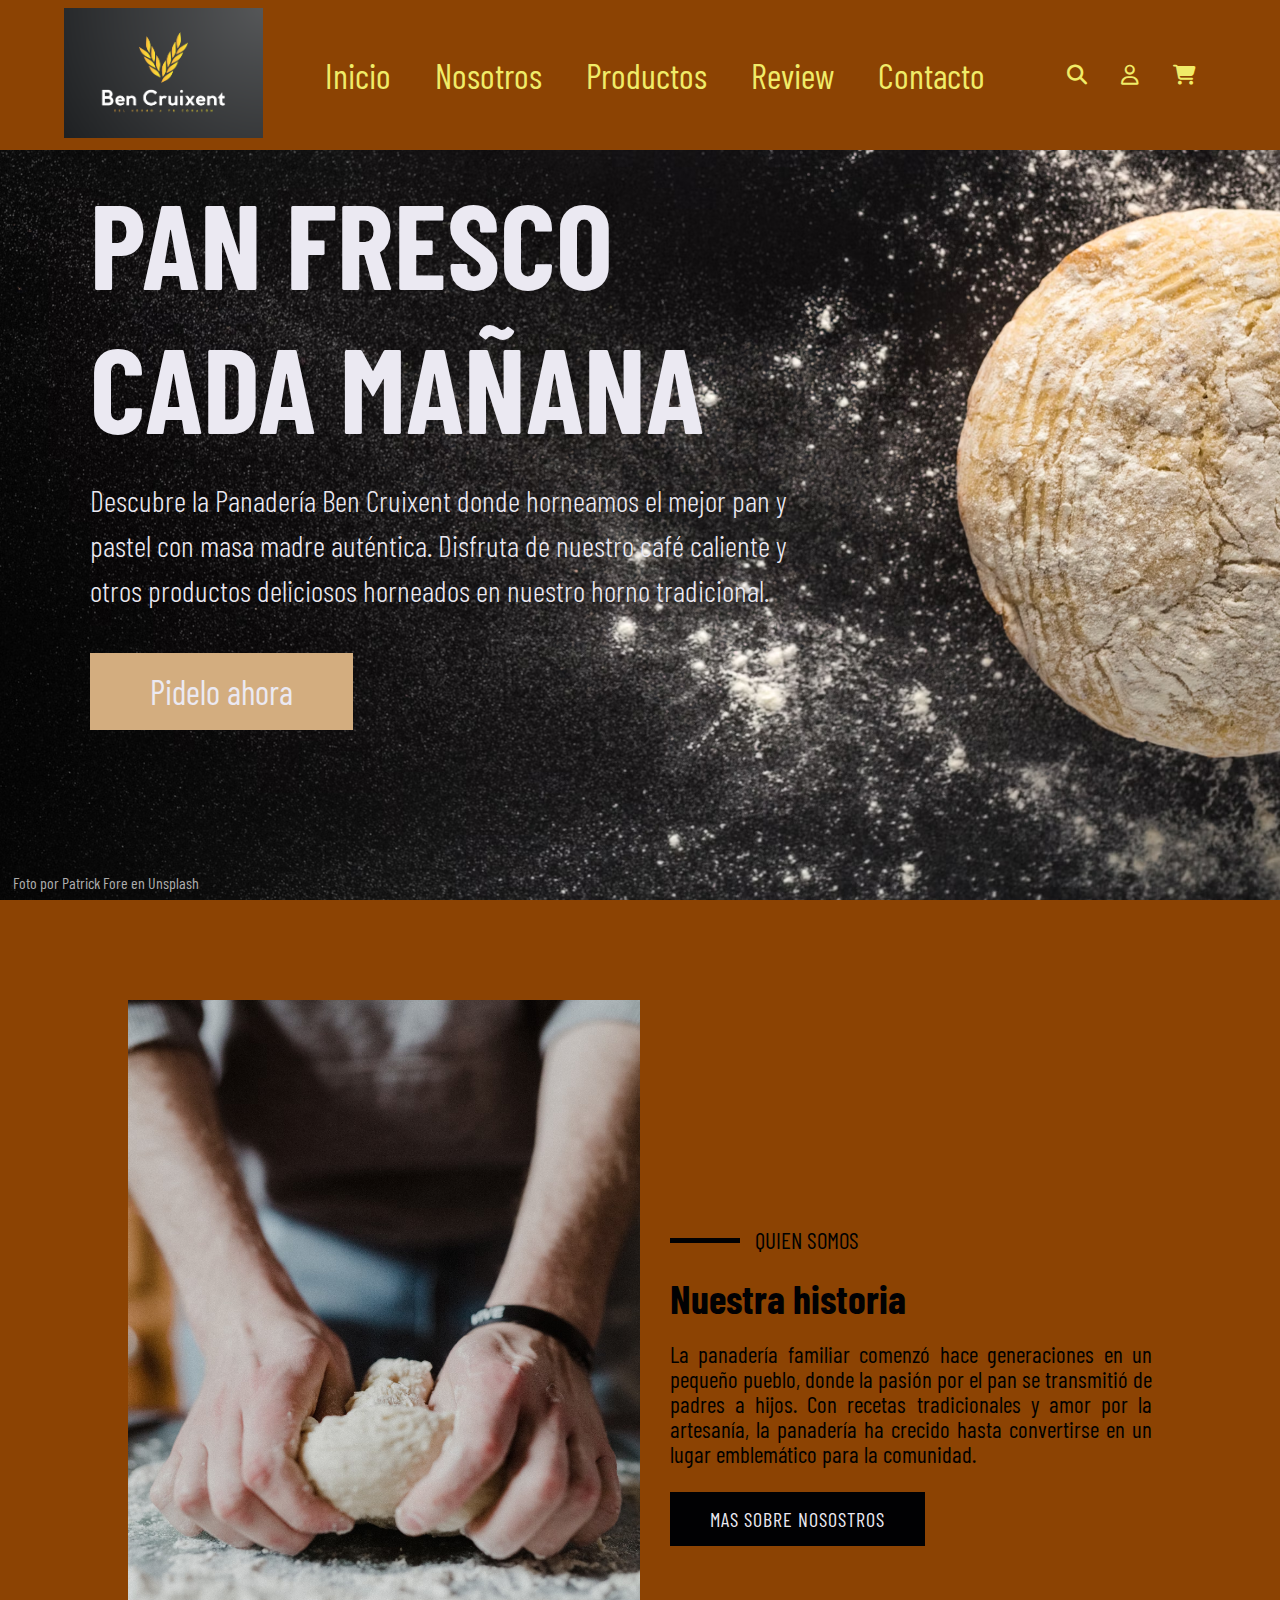
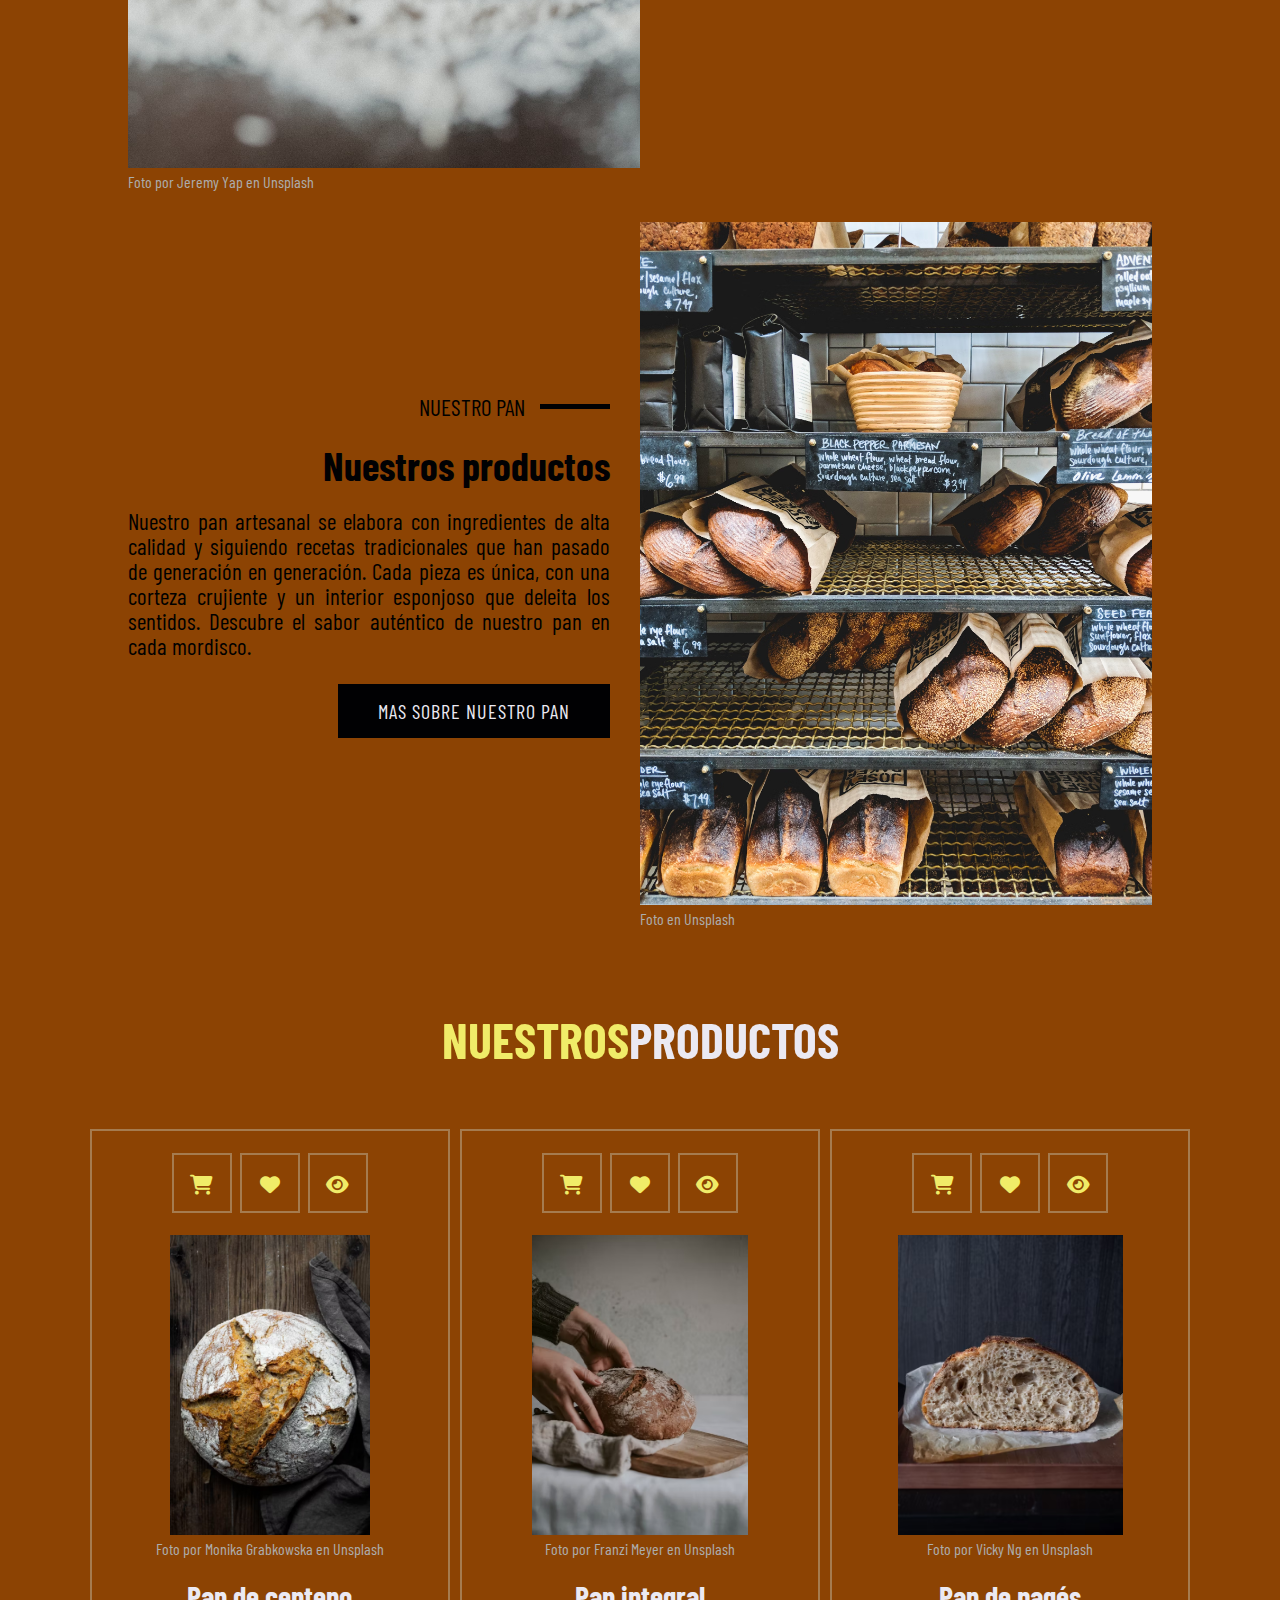
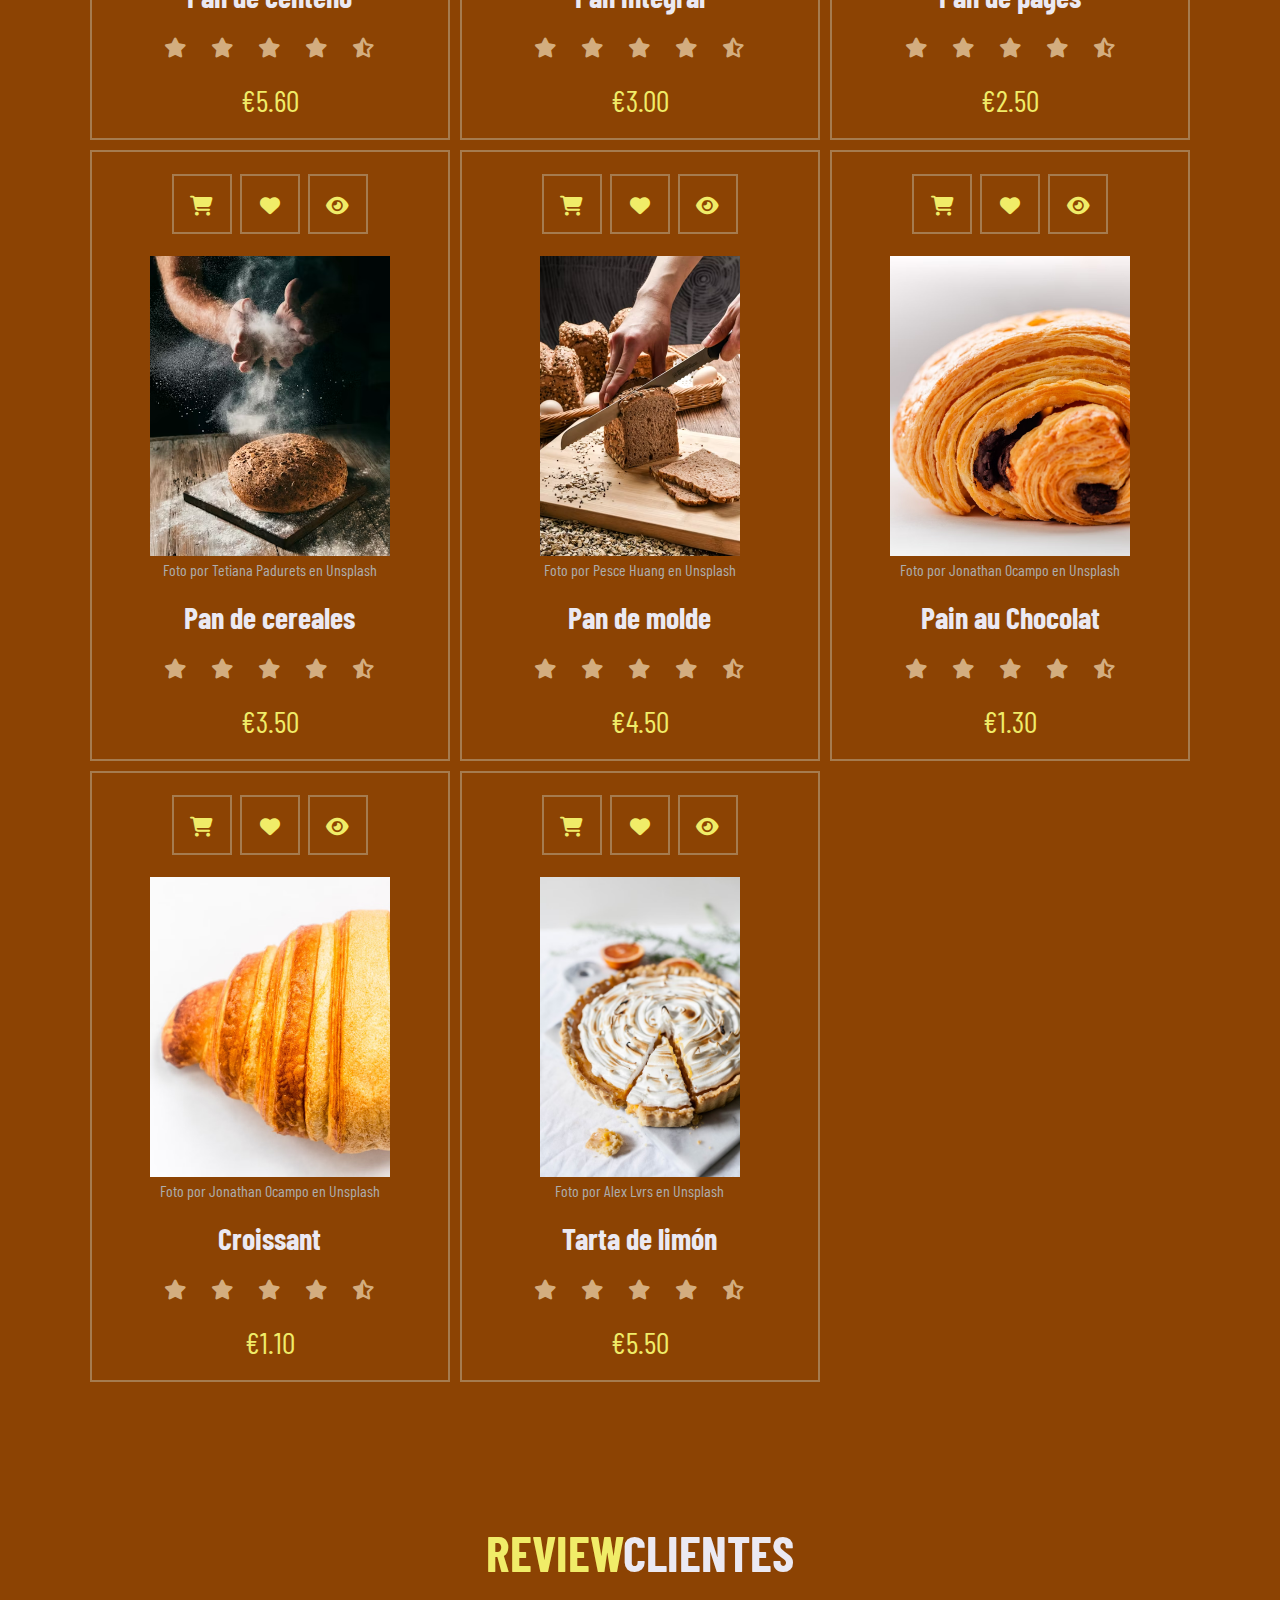
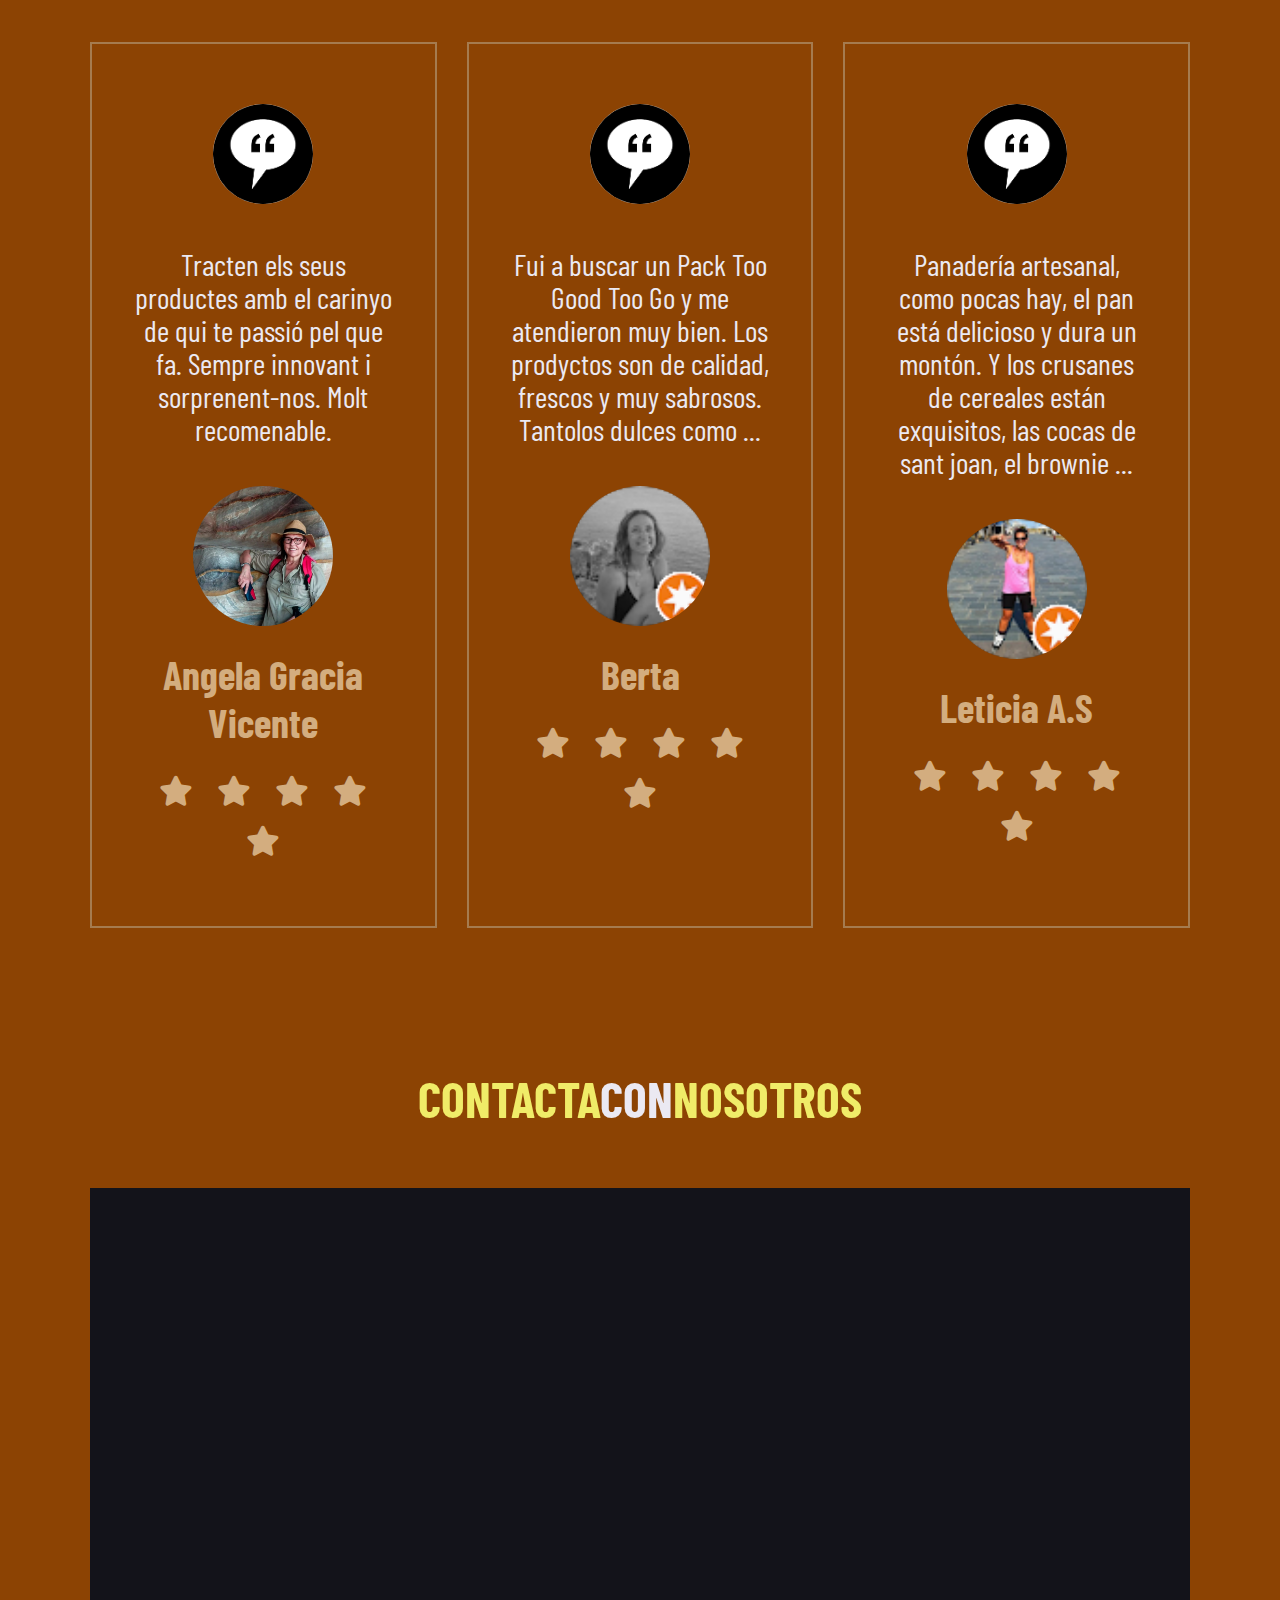
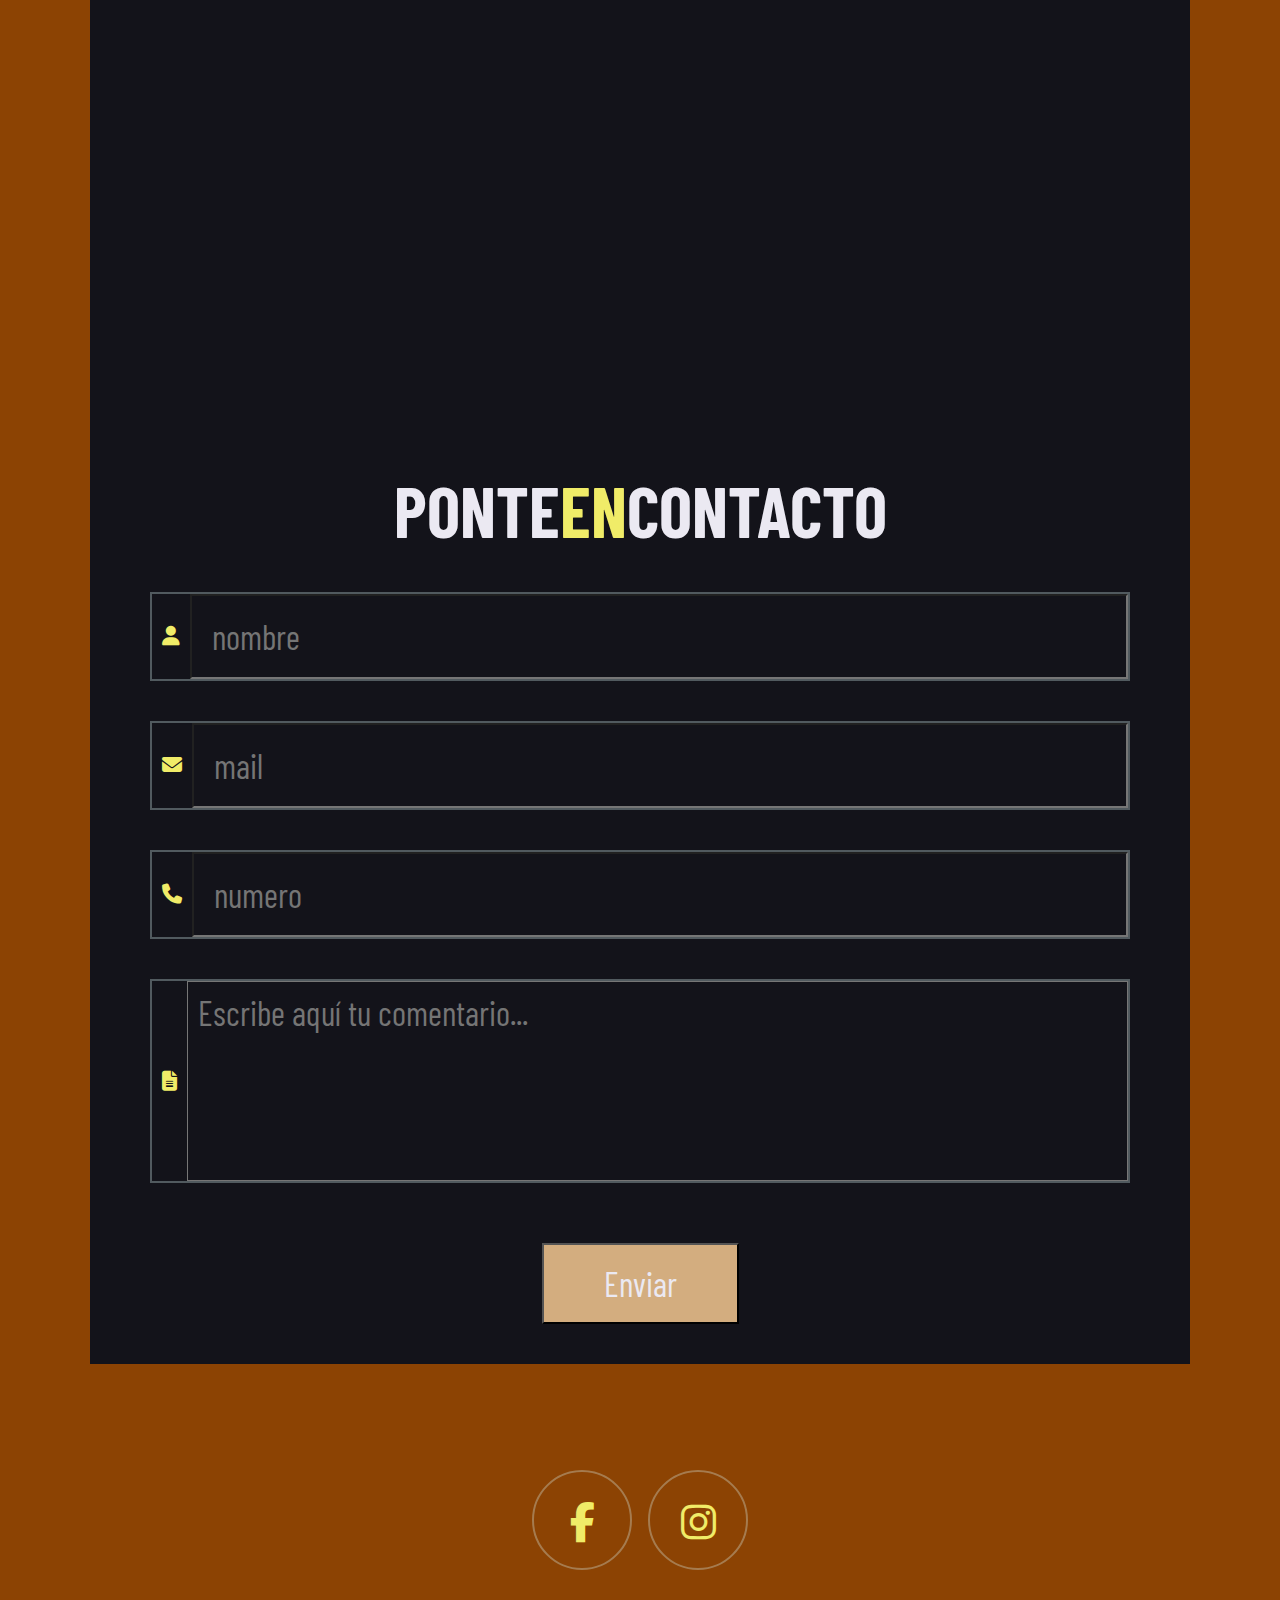
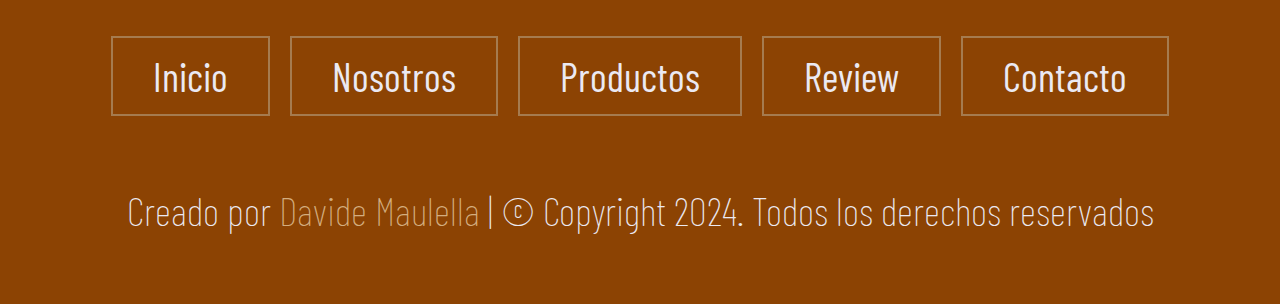
==== index.html @ cfa22053 "1" ====
<!DOCTYPE html>
<html lang="es">
<head>
    <meta charset="UTF-8">
    <meta name="viewport" content="width=device-width, initial-scale=1.0">
    <meta name="author" content="Davide Maulella">
    <meta name="keywords" content="pan, masa madre, pastel, panadería, café, horno, cruixent">
    <meta name="description" content="Descubre la Panadería Ben Cruixent donde horneamos el mejor pan y pastel con masa madre auténtica. Disfruta de nuestro café fresco y otros productos deliciosos horneados en nuestro horno tradicional.">
    <link rel="stylesheet" href="./css/style.css">
    <link rel="stylesheet" href="https://cdnjs.cloudflare.com/ajax/libs/font-awesome/6.5.2/css/all.min.css">
    <title>Panadería Cruixent: El Mejor Pan, Masa Madre y Café en la Ciudad</title>
</head>
<body>

    <!--------------------------- ENCABEZADO --------------------------->

    <header class="header" id="nav" style="top: 0px">
        <div class="logo">
            <a href="#inicio"><img src="./img/Logo IA.PNG" alt="logo"></a>
        </div>
        <nav>
            <ul class="nav-links">
                <li><a href="#inicio">Inicio</a></li>
                <li><a href="#nosotros">Nosotros</a></li>
                <li><a href="#productos">Productos</a></li>
                <li><a href="#review">Review</a></li>
                <li><a href="#contacto">Contacto</a></li>
            </ul>
        </nav>
        <nav class="nav-icons">
            <a href="#" class="btn"><i class="fa-solid fa-magnifying-glass" id="search-btn"></i></a>
            <a href="#" class="btn"><i class="fa-regular fa-user" id="login-btn"></i></a>
            <a href="#" class="btn icon-cart"><i class="fa-solid fa-cart-shopping" id="cart-btn"></i></a>
            <!--<div class="container-icon">

                <svg 
                    xmlns="http://www.w3.org/2000/svg" 
                    fill="none" 
                    viewBox="0 0 24 24" 
                    strokeWidth={1.5} 
                    stroke="currentColor" 
                    class="icon-cart"
                >
                    <path 
                        strokeLinecap="round" 
                        strokeLinejoin="round" 
                        d="M15.75 10.5V6a3.75 3.75 0 
                        1 0-7.5 0v4.5m11.356-1.993 1.263 
                        12c.07.665-.45 1.243-1.119 1.243H4.25a1.125 
                        1.125 0 0 1-1.12-1.243l1.264-12A1.125 1.125 
                        0 0 1 5.513 7.5h12.974c.576 0 1.059.435 1.119 
                        1.007ZM8.625 10.5a.375.375 0 1 1-.75 0 .375.375 
                        0 0 1 .75 0Zm7.5 0a.375.375 0 1 1-.75 0 .375.375 
                        0 0 1 .75 0Z" 
                    />
                </svg>

            </div>-->
            
        </nav>

        <!-------------- Buscador -------------->
        
        <div class="search-form">
            <input type="search" id="search-box" placeholder="busca aquí...">
            <label for="search-box" class="fas fa-search"></label>
        </div>
        
        <!-------------- Formulario de login -------------->

        <div class="formulario-login" id="formulario-login">
            <h1>Inicio de sesión<button class="cerrar"><i class="fas fa-times"></i></button></h1>
            <form method="post" class="login">
                <div class="username">
                    <input type="text" name="" id="" required>
                    <label>Correo electronico</label>
                </div>
                <div class="username">
                    <input type="password" name="" id="" required>
                    <label>Contraseña</label>
                </div>
                <div class="recordar"><a href="#formulario-recuperar">¿Olvidaste la contraseña?</a></div>
                <input type="submit" value="Iniciar">
                <div class="registrarse">
                    <p>Quiero <a href="#formulario-singUp">registrarme</a></p>
                </div>
            </form>
        </div>

        <!-------------- Formulario de contraseña olvidada -------------->

        <div class="formulario-recuperar" id="formulario-recuperar">
            <h1>Recuperar Contraseña<button class="cerrar"><i class="fas fa-times"></i></button></h1>
            <form method="post" class="recuperar">
                <div class="username">
                    <input type="text" name="" id="" required>
                    <label>Correo electronico</label>
                </div>
                <input type="submit" value="Enviar">
            </form>
        </div>

        <!-------------- Formulario de registro -------------->

        <div class="formulario-singUp" id="formulario-singUp">
            <h1>Formulario de registro<button class="cerrar"><i class="fas fa-times"></i></button></h1>
            <form method="post" class="singUp" id="singUp">
                <div class="username">
                    <input type="text" name="nombre" id="nombre" required>
                    <label for="nombre">Nombre</label>
                </div>
                <div class="username">
                    <input type="text" name="apellidos" id="apellidos" required>
                    <label for="apellidos">Apellidos</label>
                </div>
                <div class="username">
                    <input type="number" name="telefono" id="telefono" pattern="[0-9]{9}" required>
                    <label for="telefono">Telefono</label>
                </div>
                <div class="username">
                    <input type="email" name="email" id="email" required>
                    <label for="email">Correo electronico</label>
                </div>
                <div class="username">
                    <input type="password" name="password" id="password" required>
                    <label for="password">Contraseña</label>
                </div>
                <div class="username">
                    <input type="date" name="edad" id="edad">
                    <label for="edad">Fecha de nacimiento</label>
                </div>
                <p>Estoy de acuerdo con <a href="#legal">Terminos y Condiciones</a></p>
                <input type="button" value="Registrar" onclick="agregarCliente()">
                <div class="cuenta">
                    <a href="#formulario-login">¿Ya tengo una cuenta?</a>
                </div>
            </form>
        </div>

        <!-------------- Terminos y Condiciones en el formulario de registro -------------->

        <div class="legal" id="legal">
            <h2>Terminos y Condiciones<button class="cerrar"><i class="fas fa-times"></i></h2>
            <p>
                1. Al crear una cuenta en nuestra página web, aceptas recibir comunicaciones 
                por correo electrónico sobre promociones, novedades y eventos relacionados 
                con nuestra panadería.<br>
                2. Los datos personales proporcionados al crear la cuenta serán tratados de 
                acuerdo con nuestra política de privacidad y protección de datos. No 
                compartiremos tu información con terceros sin tu consentimiento.<br>
                3. Los productos ofrecidos en nuestra página web están sujetos a disponibilidad 
                y podrían variar según la ubicación geográfica del usuario. Nos reservamos el 
                derecho de modificar precios, descripciones y disponibilidad sin previo aviso.<br>
                4. Al realizar una compra a través de nuestra página web, aceptas los términos 
                de pago y envío establecidos en nuestro sitio. Te recomendamos revisar 
                detenidamente tu pedido antes de confirmarlo.<br>
                5. Nos esforzamos por brindar un servicio de calidad, pero no nos hacemos 
                responsables por daños o perjuicios causados por el uso de nuestros productos o 
                servicios.<br>
                6. Nos reservamos el derecho de suspender o cancelar cuentas de usuario en 
                caso de incumplimiento de estos términos y condiciones o por cualquier otra 
                razón justificada.<br>
                Al crear una cuenta en nuestra página web, aceptas automáticamente estos 
                términos y condiciones. Te recomendamos leerlos detenidamente antes de proceder 
                con el registro. ¡Gracias por confiar en nuestra panadería en línea!
            </p>
        </div>
        <!-------------- Carrito -------------->
        
        <div class="cart-items-container">
            <div class="cart-item">
                <span class="fas fa-times"></span>
                <img src="./img/pan.avif" alt="">
                <div class="content">
                    <h3>Pan de centeno</h3>
                    <div class="price">€5.60/-</div>
                </div>
            </div>
            <div class="cart-item">
                <span class="fas fa-times"></span>
                <img src="./img/pan8.avif" alt="">
                <div class="content">
                    <h3>Pan integral</h3>
                    <div class="price">€3.00/-</div>
                </div>
            </div>
            <div class="cart-item">
                <span class="fas fa-times"></span>
                <img src="./img/pan6.avif" alt="">
                <div class="content">
                    <h3>Pan de pagés</h3>
                    <div class="price">€2.50/-</div>
                </div>
            </div>
            <a href="#" class="boton">chequear ahora</a>
        </div> 
        
        <!-------------- Menu desplegable -------------->

        <a onclick="openNav()" class="menu" href="#">
            <svg 
                xmlns="http://www.w3.org/2000/svg"
                width="50" 
                height="50"
                fill="currentColor"
                class="list_icon"
                viewBox="0 0 448 512">
                <!--!Font Awesome Free 6.5.2 by @fontawesome - 
                https://fontawesome.com License - 
                https://fontawesome.com/license/free 
                Copyright 2024 Fonticons, Inc.-->
                    <path 
                        d="M16 132h416c8.8 0 16-7.2 
                        16-16V76c0-8.8-7.2-16-16-16H16C7.2 60 0 67.2 0 
                        76v40c0 8.8 7.2 16 16 16zm0 160h416c8.8 0 16-7.2 
                        16-16v-40c0-8.8-7.2-16-16-16H16c-8.8 0-16 7.2-16 
                        16v40c0 8.8 7.2 16 16 16zm0 160h416c8.8 0 16-7.2 
                        16-16v-40c0-8.8-7.2-16-16-16H16c-8.8 0-16 7.2-16 
                        16v40c0 8.8 7.2 16 16 16z"
                    />
            </svg>
        </a>

        <div class="overlay" id="mobile-menu">
            <a onclick="closeNav()" href="" class="close">&times;</a>
            <div class="overlay-content">
                <a href="#inicio">Inicio</a>
                <a href="#nosotros">Nosotros</a>
                <a href="#productos">Productos</a>
                <a href="#review">Review</a>
                <a href="#contacto">Contacto</a>
            </div>
        </div>
    </header>
    
    <!--------------------------- INICIO --------------------------->

    <section class="home" id="inicio">

        <div class="content">
            <h3>Pan fresco cada mañana</h3>
            <p>
                Descubre la Panadería Ben Cruixent donde horneamos el mejor pan 
                y pastel con masa madre auténtica. Disfruta de nuestro café 
                caliente y otros productos deliciosos horneados en nuestro horno 
                tradicional.
            </p>
            <a href="#productos" class="boton">Pidelo ahora</a>
        </div>
        <p 
            class="creditos">Foto por <a href="https://unsplash.com/es/@patrickian4" target="_blank">Patrick Fore</a> en <a href="https://unsplash.com" target="_blank">Unsplash</a>
        </p>
    </section>

    <!--------------------------- NOSOTROS --------------------------->

    <div class="new-row" id="nosotros">

        <div class="imgWrapper">

            <img src="./img/imagen1.avif" alt="amasadura">
            <p 
                class="creditos">Foto por <a href="https://unsplash.com/es/@jeremyyappy" target="_blank">Jeremy Yap</a> en <a href="https://unsplash.com" target="_blank">Unsplash</a>
            </p>
        </div>
        <div class="contentWrapper">

            <div class="new-content">

                <span class="textWrapper">

                    <span></span>QUIEN SOMOS

                </span>

                <h2>Nuestra historia</h2>

                <p>
                    La panadería familiar comenzó hace generaciones en un pequeño pueblo, 
                    donde la pasión por el pan se transmitió de padres a hijos. Con recetas 
                    tradicionales y amor por la artesanía, la panadería ha crecido hasta 
                    convertirse en un lugar emblemático para la comunidad.
                </p>

                <a href="#">Mas sobre nosostros</a>
                
            </div>

        </div>

        <!--------------------------------------------------------------->

        <div class="contentWrapper2">

            <div class="new-content2">

                <span class="textWrapper2">

                    NUESTRO PAN<span></span>

                </span>

                <h2>Nuestros productos</h2>

                <p>
                    Nuestro pan artesanal se elabora con ingredientes de alta calidad y siguiendo 
                    recetas tradicionales que han pasado de generación en generación. Cada pieza 
                    es única, con una corteza crujiente y un interior esponjoso que deleita los 
                    sentidos. Descubre el sabor auténtico de nuestro pan en cada mordisco.
                </p>
                <a href="#">Mas sobre nuestro pan</a>

            </div>
            
        </div>
        <div class="imgWrapper2">

            <img src="./img/iamgen2.avif" alt="">
            <p 
                class="creditos">Foto en <a href="https://unsplash.com" target="_blank">Unsplash</a>
            </p>

        </div>

    </div>

    <!--------------------------- PRODUCTOS --------------------------->

    <section class="products" id="productos">

        <h1 class="heading">nuestros<span>productos</span></h1>
        
        <div class="div-productos">
            <div class="box-container">
                <div class="box">
                    <div class="icons">
                        <a href="#" class="fas fa-shopping-cart" id="btn-add-cart"></a>
                        <a href="#" class="fas fa-heart"></a>
                        <a href="#" class="fas fa-eye"></a>
                    </div>
                    <div class="image">
                        <img src="./img/pan.avif" alt="Pan">
                        <p class="creditos">Foto por <a href="https://unsplash.com/es/@moniqa">Monika Grabkowska</a> en <a href="https://unsplash.com">Unsplash</a>
                        </p>                        
                    </div>
                    <div class="content">
                        <h3>Pan de centeno</h3>
                        <div class="stars">
                            <i class="fas fa-star"></i>
                            <i class="fas fa-star"></i>
                            <i class="fas fa-star"></i>
                            <i class="fas fa-star"></i>
                            <i class="fas fa-star-half-alt"></i>
                        </div>
                        <div class="price">€5.60</div>
                    </div>
                </div>
            </div>

            <div class="box-container">
                <div class="box">
                    <div class="icons">
                        <a href="#" class="fas fa-shopping-cart"></a>
                        <a href="#" class="fas fa-heart"></a>
                        <a href="#" class="fas fa-eye"></a>
                    </div>
                    <div class="image">
                        <img src="./img/pan8.avif" alt="Pan integral">
                        <p 
                            class="creditos">Foto por <a href="https://unsplash.com/es/@francescamyer" target="_blank">Franzi Meyer</a> en <a href="https://unsplash.com" target="_blank">Unsplash</a>
                        </p> 
                    </div>
                    <div class="content">
                        <h3>Pan integral</h3>
                        <div class="stars">
                            <i class="fas fa-star"></i>
                            <i class="fas fa-star"></i>
                            <i class="fas fa-star"></i>
                            <i class="fas fa-star"></i>
                            <i class="fas fa-star-half-alt"></i>
                        </div>
                        <div class="price">€3.00</div>
                    </div>
                </div>
            </div>

            <div class="box-container">
                <div class="box">
                    <div class="icons">
                        <a href="#" class="fas fa-shopping-cart"></a>
                        <a href="#" class="fas fa-heart"></a>
                        <a href="#" class="fas fa-eye"></a>
                    </div>
                    <div class="image">
                        <img src="./img/pan6.avif" alt="Pan blanco">
                        <p 
                            class="creditos">Foto por <a href="https://unsplash.com/es/@vickyng" target="_blank">Vicky Ng</a> en <a href="https://unsplash.com" target="_blank">Unsplash</a>
                        </p> 
                    </div>
                    <div class="content">
                        <h3>Pan de pagés</h3>
                        <div class="stars">
                            <i class="fas fa-star"></i>
                            <i class="fas fa-star"></i>
                            <i class="fas fa-star"></i>
                            <i class="fas fa-star"></i>
                            <i class="fas fa-star-half-alt"></i>
                        </div>
                        <div class="price">€2.50</div>
                    </div>
                </div>
            </div>

            <div class="box-container">
                <div class="box">
                    <div class="icons">
                        <a href="#" class="fas fa-shopping-cart"></a>
                        <a href="#" class="fas fa-heart"></a>
                        <a href="#" class="fas fa-eye"></a>
                    </div>
                    <div class="image">
                        <img src="./img/Pan de semilla.avif" alt="Pan de cereales">
                        <p 
                            class="creditos">Foto por <a href="https://unsplash.com/es/@tetianapadurets" target="_blank">Tetiana Padurets</a> en <a href="https://unsplash.com" target="_blank">Unsplash</a>
                        </p> 
                    </div>
                    <div class="content">
                        <h3>Pan de cereales</h3>
                        <div class="stars">
                            <i class="fas fa-star"></i>
                            <i class="fas fa-star"></i>
                            <i class="fas fa-star"></i>
                            <i class="fas fa-star"></i>
                            <i class="fas fa-star-half-alt"></i>
                        </div>
                        <div class="price">€3.50</div>
                    </div>
                </div>
            </div>

            <div class="box-container">
                <div class="box">
                    <div class="icons">
                        <a href="#" class="fas fa-shopping-cart"></a>
                        <a href="#" class="fas fa-heart"></a>
                        <a href="#" class="fas fa-eye"></a>
                    </div>
                    <div class="image">
                        <img src="./img/Pan de molde.avif" alt="Pan de molde">
                        <p 
                            class="creditos">Foto por <a href="https://unsplash.com/es/@pesce" target="_blank">Pesce Huang</a> en <a href="https://unsplash.com" target="_blank">Unsplash</a>
                        </p> 
                    </div>
                    <div class="content">
                        <h3>Pan de molde</h3>
                        <div class="stars">
                            <i class="fas fa-star"></i>
                            <i class="fas fa-star"></i>
                            <i class="fas fa-star"></i>
                            <i class="fas fa-star"></i>
                            <i class="fas fa-star-half-alt"></i>
                        </div>
                        <div class="price">€4.50</div>
                    </div>
                </div>
            </div>

            <div class="box-container">
                <div class="box">
                    <div class="icons">
                        <a href="#" class="fas fa-shopping-cart"></a>
                        <a href="#" class="fas fa-heart"></a>
                        <a href="#" class="fas fa-eye"></a>
                    </div>
                    <div class="image">
                        <img src="./img/Pan au Chocolate.avif" alt="Pain au Chocolat">
                        <p 
                            class="creditos">Foto por <a href="https://unsplash.com/es/@johnophoto" target="_blank">Jonathan Ocampo</a> en <a href="https://unsplash.com" target="_blank">Unsplash</a>
                        </p> 
                    </div>
                    <div class="content">
                        <h3>Pain au Chocolat</h3>
                        <div class="stars">
                            <i class="fas fa-star"></i>
                            <i class="fas fa-star"></i>
                            <i class="fas fa-star"></i>
                            <i class="fas fa-star"></i>
                            <i class="fas fa-star-half-alt"></i>
                        </div>
                        <div class="price">€1.30</div>
                    </div>
                </div>
            </div>

            <div class="box-container">
                <div class="box">
                    <div class="icons">
                        <a href="#" class="fas fa-shopping-cart"></a>
                        <a href="#" class="fas fa-heart"></a>
                        <a href="#" class="fas fa-eye"></a>
                    </div>
                    <div class="image">
                        <img src="./img/Croissant.avif" alt="Croissant">
                        <p 
                            class="creditos">Foto por <a href="https://unsplash.com/es/@johnophoto" target="_blank">Jonathan Ocampo</a> en <a href="https://unsplash.com" target="_blank">Unsplash</a>
                        </p> 
                    </div>
                    <div class="content">
                        <h3>Croissant</h3>
                        <div class="stars">
                            <i class="fas fa-star"></i>
                            <i class="fas fa-star"></i>
                            <i class="fas fa-star"></i>
                            <i class="fas fa-star"></i>
                            <i class="fas fa-star-half-alt"></i>
                        </div>
                        <div class="price">€1.10</div>
                    </div>
                </div>
            </div>

            <div class="box-container">
                <div class="box">
                    <div class="icons">
                        <a href="#" class="fas fa-shopping-cart"></a>
                        <a href="#" class="fas fa-heart"></a>
                        <a href="#" class="fas fa-eye"></a>
                    </div>
                    <div class="image">
                        <img src="./img/Pastel.avif" alt="Pastel de limon">
                        <p 
                            class="creditos">Foto por <a href="https://unsplash.com/es/@alexlvrs" target="_blank">Alex Lvrs</a> en <a href="https://unsplash.com" target="_blank">Unsplash</a>
                        </p>                        
                    </div>
                    <div class="content">
                        <h3>Tarta de limón</h3>
                        <div class="stars">
                            <i class="fas fa-star"></i>
                            <i class="fas fa-star"></i>
                            <i class="fas fa-star"></i>
                            <i class="fas fa-star"></i>
                            <i class="fas fa-star-half-alt"></i>
                        </div>
                        <div class="price">€5.50</div>
                    </div>
                </div>
            </div>
        </div>

    </section>

    <!--------------------------- REVIEW --------------------------->

    <section class="review" id="review">
        
        <h1 class="heading">review<span>clientes</span></h1>

        <div class="box-container">

            <div class="box">
                <img src="./img/quote icon.png" alt="" class="quote">
                <p>
                    Tracten els seus productes amb el carinyo de qui te passió pel que fa. 
                    Sempre innovant i sorprenent-nos. Molt recomenable.
                </p>
                <img src="./img/Angela Gracia Vicente.jpg" alt="" class="user">
                <h3>Angela Gracia Vicente</h3>
                <div class="stars">
                    <i class="fas fa-star"></i>
                    <i class="fas fa-star"></i>
                    <i class="fas fa-star"></i>
                    <i class="fas fa-star"></i>
                    <i class="fas fa-star"></i>
                </div>
            </div>

            <div class="box">
                <img src="./img/quote icon.png" alt="" class="quote">
                <p>
                    Fui a buscar un Pack Too Good Too Go y me atendieron muy bien. 
                    Los prodyctos son de calidad, frescos y muy sabrosos. Tantolos 
                    dulces como ...<!-- el pan se notan bien hechos y con materia prima buena.
                    Muy recomendable!--> 
                </p>
                <img src="./img/Berta.png" alt="" class="user">
                <h3>Berta</h3>
                <div class="stars">
                    <i class="fas fa-star"></i>
                    <i class="fas fa-star"></i>
                    <i class="fas fa-star"></i>
                    <i class="fas fa-star"></i>
                    <i class="fas fa-star"></i>
                </div>
            </div>

            <div class="box">
                <img src="./img/quote icon.png" alt="" class="quote">
                <p>
                    Panadería artesanal, como pocas hay, el pan está delicioso y dura un montón. 
                    Y los crusanes de cereales están exquisitos, las cocas de sant joan, el 
                    brownie ... <!-- de chocolate... y, por último y no menos importante y sé que lo que 
                    voy a decir ahora es un flaco favor para mi porque es probable que me empiece 
                    a quedar sin, pero... RECOMIENDO ENCARECIDAMENTE las galletas de avena, están 
                    DELICIOSAS! Y que decir del trato, de 10! Cómo siempre, seguiremos repitiendo!!!!!-->
                </p>
                <img src="./img/Leticia A.S..png" alt="" class="user">
                <h3>Leticia A.S</h3>
                <div class="stars">
                    <i class="fas fa-star"></i>
                    <i class="fas fa-star"></i>
                    <i class="fas fa-star"></i>
                    <i class="fas fa-star"></i>
                    <i class="fas fa-star"></i>
                </div>
            </div>

        </div>

    </section>

    <!--------------------------- CONTACTO --------------------------->

    <section class="contact" id="contacto">

        <h1 class="heading">contacta<span>con</span>nosotros</h1>

        <div class="row">

            <iframe class="map" src="https://www.google.com/maps/embed?pb=!1m18!1m12!1m3!1d2992.
            3435299234707!2d2.168641376465667!3d41.
            41006089458784!2m3!1f0!2f0!3f0!3m2!1i1024!2i768!4f13.
            1!3m3!1m2!1s0x12a4a2c591ca472f%3A0xaef80960e6f4076f!2sBEN%20CRUIXENT.
            %20Forn%20de%20pa%20i%20Degustaci%C3%B3!5e0!3m2!1ses!2ses!4v1719481349219!5m2!1ses!2ses" 
            width="600" height="450" style="border:0;" allowfullscreen="" 
            loading="lazy" referrerpolicy="no-referrer-when-downgrade"></iframe>

            <form action="https://formsubmit.co/maulelladavide@gmail.com" method="post">
                <h3>Ponte<span>en</span>contacto</h3>
                <div class="inputBox">
                    <span class="fas fa-user"></span>
                    <input type="text" name="name" id="name" placeholder="nombre" required>
                </div>
                <div class="inputBox">
                    <span class="fas fa-envelope"></span>
                    <input type="email" name="email" id="email" placeholder="mail" required>
                </div>
                <div class="inputBox">
                    <span class="fas fa-phone"></span>
                    <input type="number" name="number" id="number" placeholder="numero" pattern="[0-9]{9}" required>
                </div>
                <div class="inputBox">
                    <span class="fa fa-file-text"></span>
                    <textarea name="coments" id="coments" cols="30" rows="5" placeholder="Escribe aquí tu comentario..." required></textarea>
                </div>
                <input type="submit" value="Enviar" class="boton">
                <input type="hidden" name="_next" value="#">
                <input type="hidden" name="_captcha" value="false">
            </form>

        </div>

    </section>

    </main>

    <!--------------------------- PIÉ DE PAGINA --------------------------->

    <footer>

        <section class="footer">

            <div class="share">
                <a href="https://www.facebook.com/bencruixent/?locale=es_ES" target="_blank" class="fab fa-facebook-f"></a>
                <a href="https://www.instagram.com/ben_cruixent.padilla_347.barna/" target="_blank" class="fab fa-instagram"></a>
                <!--
                <a href="#" class="fab fa-twitter"></a>
                <a href="#" class="fab fa-linkedin"></a>
                <a href="#" class="fab fa-pinterest"></a>
                -->
            </div>

            <div class="links">
                <a href="#inicio">Inicio</a>
                <a href="#nosotros">Nosotros</a>
                <a href="#productos">Productos</a>
                <a href="#review">Review</a>
                <a href="#contacto">Contacto</a>
            </div>

            <div class="credit">Creado por<span> Davide Maulella</span> | © Copyright 2024. Todos los derechos reservados</div>
        </section>

    </footer>
    <script type="text/JavaScript" src="./JavaScript/nav.js"></script> 
</body>
</html>
---- css/style.css ----
@import url('https://fonts.googleapis.com/css2?family=Barlow+Condensed:ital,wght@0,100;0,200;0,300;0,400;0,500;0,600;0,700;0,800;0,900;1,100;1,200;1,300;1,400;1,500;1,600;1,700;1,800;1,900&display=swap');

:root{
    --main-color: #d3ad7f;
    --black:#13131a;
    --bg: #010103;
    --border: .1rem solid rgba(225,255,255,.3);
}

*{
    margin: 0;
    padding: 0;
    box-sizing: border-box;
    text-decoration: none;
    list-style: none;
    font-family: "Barlow Condensed", sans-serif;
    font-size: 20px;
}

body{
    background-color:#8C4303;
}

section{
    padding: 2rem 7%;
}

.boton{
    margin-top: 1rem;
    display: inline-block;
    padding: .9rem 3rem;
    font-size: 1.7rem;
    color: #ebe9f2;
    background: var(--main-color);
    cursor: pointer;
}

.boton:hover{
    letter-spacing: .2rem;
    border-color: var(--main-color);
    transition: .5s;
}

/*header*/

.header{
    position: fixed;
    background-color: #8C4303;
    display: flex;
    justify-content: space-between;
    align-items: center;
    height: 150px;
    padding: 5px 10%;
    width: 100%;
    top: 0;
    left: 0;
    z-index: 1000;
}

.header .logo{
    cursor: pointer;
}

.header .logo img{
    height: 130px;
    width: auto;
    transition: all 0.3s;
}

.header .logo img:hover{
    transform: scale(1.2);
}

.header .nav-links li{
    display: inline-block;
    padding: 0 20px;
}

.header .nav-links li:hover, .overlay a:hover{
    transform: scale(1.1);
}

.header .nav-links a{
    font-size: 35px;
    color: #f0ec68;
}

.header .nav-links li a:hover{
    color: #ebe9f2;
}

.btn{
    font-weight: 700;
    color: #f0ec68;
    padding: 9px 10px;
    cursor: pointer;
    transition: all 0.3s ease 0s;
}

.btn:hover i{
    color: #ebe9f2;
    transform: scale(1.1);
}

.menu{
    display: none;
}

.header .menu{
    font-weight: 700;
    color: #f0ec68;
    padding: 9px 10px;
    cursor: pointer;
    transition: all 0.3s ease 0s;
}

.header .menu:hover{
    color: #ebe9f2;
    transform: scale(1.1);
}

/*Nav*/

.header a{
    text-decoration: none;
}

.header .overlay{
    height: 100%;
    width: 0;
    position: fixed;
    z-index: 1;
    left: 0;
    top: 0;
    background-color: #8C4303;
    overflow: hidden;
    transition: all 0.3s ease 0s;
}

.header .overlay .overlay-content{
    display: flex;
    height: 100%;
    flex-direction: column;
    align-items: center;
    justify-content: center;
}

.header .overlay a{
    padding: 15px;
    font-size: 36px;
    display: block;
    transition: all 0.3s ease 0s;
    font-weight: 700;
    color: #EBE9F2
}

.header .overlay a:hover, .header .overlay a:focus{
    color: #f0ec68;
}

.header .overlay .close{
    position: absolute;
    top: 20px;
    right: 45px;
    font-size: 65px;
}

/*Buscador*/

.header .search-form{
    position: absolute;
    top: 115%; right: 7%;
    background-color: #ebe9f2;
    width: 50rem;
    height: 5rem;
    display: flex;
    align-items: center;
    transform: scaleY(0);
    transform-origin: top;
}

.header .search-form.active{
    transform: scaleY(1);
}

.header .search-form input{
    height: 100%;
    width: 100%;
    font-size: 1.6rem;
    color: var(--black);
    padding: 1rem;
    text-transform: none;
}

.header .search-form label{
    cursor: pointer;
    font-size: 2.2rem;
    margin-right: 1.5rem;
    color: var(--black);
}

.header .search-form label.box:hover{
    color: var(--main-color);
}


/*formulario login*/

.header .formulario-login{
    position: absolute;
    top: -37%;
    left: 86%;
    transform: translate(-50%, 50%);
    width: 400px;
    background: #ebe9f2;
    border-radius: 10px;
    display: none;
}

.header .formulario-login h1{
    text-align: center;
    padding: 20px;
    border-bottom: 1px solid silver;
    font-size: 2rem;
}

.header .formulario-login .cerrar i{
    font-size: 2rem;
    cursor: pointer;
    position: absolute;
    color: black;
    top: 0%;
    right: 2%;
}

.header .formulario-login .cerrar i:hover{
    transform: scale(1.1);
    transition: .5s;
}

.header .formulario-login form{
    padding: 0 40px;
    box-sizing: border-box;
}

.header .formulario-login form .username{
    position: relative;
    border-bottom: 2px solid #adadad;
    margin: 30px 0; 
}

.header .formulario-login form .username input{
    width: 100%;
    padding: 0 5px;
    height: 40px;
    font-size: 16px;
    border: none;
    background: none;
    outline: none;
}

.header .formulario-login form .username label{
    position: absolute;
    top: 50%;
    left: 5px;
    color: #adadad;
    transform: translateY(-50%);
    font-size: 16px;
    pointer-events: none;
    transition: .5s;
}

.header .formulario-login form .username span::before{
    content: '';
    position: absolute;
    top: 40px;
    left: 0;
    width: 100%;
    height: 2px;
    background: #010103;
    transition: .5s;
}

.header .formulario-login form .username input:valid ~ label,
.header .formulario-login form .username input:focus ~ label{
    top: -5px;
    color: #010103;
}

.header .formulario-login form .username input:focus ~ span::before,
.header .formulario-login form .username input:focus ~ span::before{
    width: 100%;
}

.header .formulario-login form .recordar{
    margin: -5px 0 20px 5px;
    text-align: center;
    cursor: pointer;
}

.header .formulario-login form .recordar a{
    color: blue;
    text-decoration: none;
}

.header .formulario-login form .recordar a:hover{
    text-decoration: underline;
}

.header .formulario-login form input[type="submit"]{
    width: 100%;
    height: 50px;
    border: 1px solid;
    background: var(--main-color);
    border-radius: 25px;
    font-size: 18px;
    color: #ebe9f2;
    cursor: pointer;
    outline: none;
}

.header .formulario-login form input[type="submit"]:hover{
    border-color: var(--main-color);
    transition: .5s;
    letter-spacing: .2rem;
}

.header .formulario-login form .registrarse{
    margin: 30px;
    text-align: center;
    font-size: 16px;
    color: black;
}

.header .formulario-login form .registrarse a{
    color: blue;
    text-decoration: none;
}

.header .formulario-login form .registrarse a:hover{
    text-decoration: underline;
}

/*formulario contraseña olvidada*/

.header .formulario-recuperar{
    position: absolute;
    top: 29%;
    right: -9%;
    transform: translate(-50%, 50%);
    width: 400px;
    background: #ebe9f2;
    border-radius: 10px;
    display: none;
}

.header .formulario-recuperar h1{
    text-align: center;
    padding: 20px;
    border-bottom: 1px solid silver;
    font-size: 2rem;
}

.header .formulario-recuperar .cerrar i{
    font-size: 2rem;
    cursor: pointer;
    position: absolute;
    color: black;
    top: -2%;
    right: -1%;
}

.header .formulario-recuperar .cerrar i:hover{
    transform: scale(1.1);
    transition: .5s;
}

.header .formulario-recuperar form{
    padding: 0 40px;
    box-sizing: border-box;
}

.header .formulario-recuperar form .username{
    position: relative;
    border-bottom: 2px solid #adadad;
    margin: 30px 0; 
}

.header .formulario-recuperar form .username input{
    width: 100%;
    padding: 0 5px;
    height: 40px;
    font-size: 16px;
    border: none;
    background: none;
    outline: none;
}

.header .formulario-recuperar form .username label{
    position: absolute;
    top: 50%;
    left: 5px;
    color: #adadad;
    transform: translateY(-50%);
    font-size: 16px;
    pointer-events: none;
    transition: .5s;
}

.header .formulario-recuperar form .username span::before{
    content: '';
    position: absolute;
    top: 40px;
    left: 0;
    width: 100%;
    height: 2px;
    background: #010103;
    transition: .5s;
}

.header .formulario-recuperar form .username input:valid ~ label,
.header .formulario-recuperar form .username input:focus ~ label{
    top: -5px;
    color: #010103;
}

.header .formulario-recuperar form .username input:focus ~ span::before,
.header .formulario-recuperar form .username input:focus ~ span::before{
    width: 100%;
}

.header .formulario-recuperar form input[type="submit"]{
    width: 100%;
    height: 50px;
    border: 1px solid;
    background: var(--main-color);
    border-radius: 25px;
    font-size: 18px;
    color: #ebe9f2;
    cursor: pointer;
    outline: none;
    margin-bottom: 20px;
}

.header .formulario-recuperar form input[type="submit"]:hover{
    border-color: var(--main-color);
    transition: .5s;
    letter-spacing: .2rem;
}

/*formulario de registro*/

.header .formulario-singUp{
    position: absolute;
    top: -122%;
    left: 86%;
    transform: translate(-50%, 50%);
    width: 400px;
    background: #ebe9f2;
    border-radius: 10px;
    display: none;
}

.header .formulario-singUp h1{
    text-align: center;
    padding: 20px;
    border-bottom: 1px solid silver;
    font-size: 2rem;
}

.header .formulario-singUp .cerrar i{
    font-size: 2rem;
    cursor: pointer;
    position: absolute;
    color: black;
    top: -1%;
    right: -1%;
}

.header .formulario-singUp .cerrar i:hover{
    transform: scale(1.1);
    transition: .5s;
}

.header .formulario-singUp form{
    padding: 0 40px;
    box-sizing: border-box;
}

.header .formulario-singUp form .username{
    position: relative;
    border-bottom: 2px solid #adadad;
    margin: 30px 0; 
}

.header .formulario-singUp form .username input{
    width: 100%;
    padding: 0 5px;
    height: 40px;
    font-size: 16px;
    border: none;
    background: none;
    outline: none;
}

.header .formulario-singUp form .username label{
    position: absolute;
    top: 50%;
    left: 5px;
    color: #adadad;
    transform: translateY(-50%);
    font-size: 16px;
    pointer-events: none;
    transition: .5s;
}

.header .formulario-singUp form .username span::before{
    content: '';
    position: absolute;
    top: 40px;
    left: 0;
    width: 100%;
    height: 2px;
    background: #010103;
    transition: .5s;
}

.header .formulario-singUp form .username input:valid ~ label,
.header .formulario-singUp form .username input:focus ~ label{
    top: -5px;
    color: #010103;
}

.header .formulario-singUp form .username input:focus ~ span::before,
.header .formulario-singUp form .username input:focus ~ span::before{
    width: 100%;
}

.header .formulario-singUp form p{
    margin: -5px 0 20px 5px;
}

.header .formulario-singUp form p a{
    color: blue;
    text-decoration: none; 
}

.header .formulario-singUp form p a:hover{
    text-decoration: underline;
}

.header .formulario-singUp form input[type="button"]{
    width: 100%;
    height: 50px;
    border: 1px solid;
    background: var(--main-color);
    border-radius: 25px;
    font-size: 18px;
    color: #ebe9f2;
    cursor: pointer;
    outline: none;
}

.header .formulario-singUp form input[type="button"]:hover{
    border-color: var(--main-color);
    transition: .5s;
    letter-spacing: .2rem;
}

.header .formulario-singUp form .cuenta{
    margin: 20px 0;
    text-align: center;
    font-size: 20px;
}

.header .formulario-singUp form .cuenta a{
    font-size: 20px;
    color: black;
    text-decoration: none;
}

.header .formulario-singUp form .cuenta a:hover{
    text-decoration: underline;
}

/*Terminos y Condiciones*/
.header .legal{
    position: absolute;
    top: -66%;
    right: -12%;
    transform: translate(-50%, 50%);
    width: 500px;
    background: #ebe9f2;
    border-radius: 10px;
    display: none;
}

.header .legal h2{
    text-align: center;
    padding: 20px;
    font-size: 2rem;
}

.header .legal .cerrar i{
    font-size: 2rem;
    cursor: pointer;
    position: absolute;
    color: black;
    top: 0%;
    right: 1%;
}

.header .legal .cerrar i:hover{
    transform: scale(1.1);
    transition: .5s;
}

.header .legal p{
    text-align: center;
    padding: 20px;
    font-size: 0.8rem;
    text-align: justify;
}

/*Carrito*/

.header .cart-items-container{
    position: absolute;
    top:100%; right: -100%;
    height: calc(100vh - 9.5rem);
    width: 35rem;
    background: #ebe9f2;
    padding: 0 1.5rem;
    display: none;
}

.header .cart-items-container.active{
    right: 0;
    display: block;
}

.header .cart-items-container .cart-item{
    position: relative;
    margin: 2rem 0;
    display: flex;
    align-items: center;
    gap: 1.5rem;
} 

.header .cart-items-container .cart-item .fa-times{
    position: absolute;
    top: 1rem; right: 1rem;
    font-size: 2rem;
    cursor: pointer;
    color: var(--black);
}

.header .cart-items-container .cart-item .fa-times:hover{
    color: var(--main-color);
}

.header .cart-items-container .cart-item img{
    height: 7rem;
}

.header .cart-items-container .cart-item .content h3{
    font-size: 2rem;
    color: var(--black);
    padding-bottom: .5rem;
}

.header .cart-items-container .cart-item .content .price{
    font-size: 1.5rem;
    color: var(--main-color);
}

.header .cart-items-container .boton{
    width: 100%;
    text-align: center;
}

.header .search-form{
    width: 90%;
    right: 2rem;
}

.cart-empty{
    padding: 20px;
    text-align: center;
}

/*INICIO*/
.home{
    min-height: 100vh;
    display: flex;
    align-items: center;
    background: url(../img/panaderia.avif) no-repeat;
    background-size: cover;
    background-position: center;
}

.home .content{
    max-width: 35rem;
}

.home .content h3{
    font-size: 6rem;
    text-transform: uppercase;
    color: #ebe9f2;
}

.home .content p{
    font-size: 1.5rem;
    font-weight: 300;
    line-height: 1.5;
    padding: 1rem 0;
    color: #ebe9f2;
}

.home .creditos{
    font-size: 0.8rem;
    color: #adadad;
    position: absolute;
    left: 1%;
    top: 97%;
}

.home .creditos a{
    font-size: 0.8rem;
    text-decoration: none;
    color: #adadad;
}

.home .creditos a:hover{
    cursor: pointer;
    text-decoration: underline;
}



/*NOSOTROS*/
.new-row{
    width: 80%;
    max-width: 1170px;
    display: grid;
    grid-template-columns: repeat(2, 1fr);
    grid-row-gap: 50px;
    overflow-x: hidden;
    padding: 5rem 0 0 0;
    place-items: center;
    margin: auto;
}

.new-row .imgWrapper{
    overflow: hidden;
}

.new-row .imgWrapper img{
    width: 100%;
    height: 100%;
    object-fit: cover;
    transition: 0.3s;
}

.new-row .imgWrapper:hover img{
    transform: scale(1.25);
}

.new-row .imgWrapper .creditos{
    font-size: 0.8rem;
    color: #adadad;
    position: absolute;
}

.new-row .imgWrapper .creditos a{
    font-size: 0.8rem;
    text-decoration: none;
    color: #adadad;
}

.new-row .imgWrapper .creditos a:hover{
    cursor: pointer;
    text-decoration: underline;
}

.new-row .contentWrapper{
    width: 100%;
    display: flex;
    justify-content: center;
    align-items: center;
    padding-left: 30px;
}

.new-row .contentWrapper span.textWrapper{
    /*display: block;*/
    font-size: 23px;
    text-transform: capitalize;
    display: flex;
    justify-content: flex-start;
    align-items: center;
    gap: 15px;
    margin-bottom: 20px;
}

.new-row .contentWrapper span.textWrapper span{
    display: inline-block;
    background-color: #010103;
    width: 70px;
    height: 5px;
}

.new-row .contentWrapper h2{
    font-size: 40px;
    font-weight: 700;
    color: #010103;
    padding-bottom: 20px;
}

.new-row .contentWrapper p{
    font-size: 23px;
    line-height: 25px;
    padding-bottom: 25px;
    text-align: justify;
}

.new-row .contentWrapper a{
    display: inline-block;
    text-decoration: none;
    text-transform: uppercase;
    background-color: #010103;
    color: #ebe9f2;
    padding: 15px 40px;
    letter-spacing: 1px;
    user-select: none;
}

.new-content2{
    text-align: right;
}

.new-row .imgWrapper2{
    overflow: hidden;
}

.new-row .imgWrapper2 img{
    width: 100%;
    height: 100%;
    object-fit: cover;
    transition: 0.3s;
}

.new-row .imgWrapper2:hover img{
    transform: scale(1.25);
}

.new-row .imgWrapper2 .creditos{
    font-size: 0.8rem;
    color: #adadad;
    position: absolute;
}

.new-row .imgWrapper2 .creditos a{
    font-size: 0.8rem;
    text-decoration: none;
    color: #adadad;
}

.new-row .imgWrapper2 .creditos a:hover{
    cursor: pointer;
    text-decoration: underline;
}

.new-row .contentWrapper2{
    width: 100%;
    display: flex;
    justify-content: center;
    align-items: center;
    padding-right: 30px;
}

.new-row .contentWrapper2 span.textWrapper2{
    /*display: block;*/
    font-size: 23px;
    text-transform: capitalize;
    display: flex;
    justify-content: flex-end;
    align-items: center;
    gap: 15px;
    margin-bottom: 20px;
}

.new-row .contentWrapper2 span.textWrapper2 span{
    display: inline-block;
    background-color: #010103;
    width: 70px;
    height: 5px;
}

.new-row .contentWrapper2 h2{
    font-size: 40px;
    font-weight: 700;
    color: #010103;
    padding-bottom: 20px;
}

.new-row .contentWrapper2 p{
    font-size: 23px;
    line-height: 25px;
    padding-bottom: 25px;
    text-align: justify;
}

.new-row .contentWrapper2 a{
    display: inline-block;
    text-decoration: none;
    text-transform: uppercase;
    background-color: #010103;
    color: #ebe9f2;
    padding: 15px 40px;
    letter-spacing: 1px;
    user-select: none;
}

/*Los productos*/

.div-productos{
    display: grid;
    gap: 10px;
    margin: auto;
    grid-template-columns: repeat(4, 1fr);
}

.heading{
    text-align: center;
    color: #f0ec68;
    text-transform: uppercase;
    margin: 60px;
    font-size: 50px;
}

.heading span{
    color: #ebe9f2;
    text-transform: uppercase;
    margin: 60px 0;
    font-size: 50px;
}

.products .box-container { 
    display: grid; 
    grid-template-columns: repeat(auto-fit, minmax(15rem, 1fr)); 
    gap: 1.5rem; 
    /*flex-wrap: wrap;*/ 
    /*justify-content: space-between;*/ 
    /*grid-template-columns: repeat(4, 1fr); /* Cambia el número de productos por línea aquí */ 
} 

.products .box-container .box { 
    /*width: calc(25% - 1rem); /* 25% para 4 productos por fila y ajuste para el espacio entre ellos */ 
    /*margin-bottom: 1.5rem;*/ 
    text-align: center; 
    border: var(--border);  
    padding: 1rem; /* Ajusta el padding de las cajas según tus necesidades */ 
    /*border: 3px solid #f0ec68;*/ 
    /*border-radius: 5px;*/ 
} 

.products .box-container .box .icons a {
    height: 3rem;
    width: 3rem;
    line-height: 2rem;
    font-size: 1rem;
    border: var(--border); 
    color: #f0ec68;
    margin: 0.1rem;
}

.products .box-container .box .icons a:hover{
    background-color: var(--main-color);
    transform: scale(1.2);
}

.products .box-container .box .image {
    padding: 1rem 0; /* Ajusta el padding de la imagen según tus necesidades */
}

.products .box-container .box .image img {
    height: 15rem; /* Ajusta la altura de la imagen según tus necesidades */
}

.products .box-container .box .image p{
    font-size: 0.8rem;
    color: #adadad;
}

.products .box-container .box .image p a{
    font-size: 0.8rem;
    text-decoration: none;
    color: #adadad;
}

.products .box-container .box .image p a:hover{
    cursor: pointer;
    text-decoration: underline;
}

.products .box-container .box .content h3 {
    color: #ebe9f2;
    font-size: 1.5rem; /* Ajusta el tamaño de la fuente del título según tus necesidades */
}

.products .box-container .box .content .stars {
    padding: 0.7rem;
}

.products .box-container .box .content .stars i {
    font-size: 1rem;
    color: var(--main-color);
}

.products .box-container .box .content .price {
    color: #f0ec68;
    font-size: 1.5rem; /* Ajusta el tamaño de la fuente del precio según tus necesidades */
}

.products .box-container .box:hover {
    background-color: #f0ec68;
}

.products .box-container .box:hover .icons a {
    color: black; /* Cambiar el color de los iconos al pasar el ratón por encima de la caja */
}

.products .box-container .box:hover .content h3 {
    color: black;
}

.products .box-container .box:hover .price {
    color: black; /* Cambiar el color del precio al pasar el ratón por encima de la caja */
}

/*review*/
.review .box-container{
    display: grid; 
    grid-template-columns: repeat(auto-fit, minmax(15rem, 1fr)); 
    gap: 1.5rem; 
}

.review .box-container .box{
    border: var(--border);
    text-align: center;
    padding: 3rem 2rem;
}

.review .box-container .box img{
    border-radius: 50%;
    height: 100px;
    width: auto;
}

.review .box-container .box p{
    font-size: 1.5rem;
    line-height: 1.1;
    color: #ebe9f2;
    padding: 2rem 0;

}

.review .box-container .box .user{
    height: 7rem;
    width: 7rem;
    border-radius: 50%;
    object-fit: cover;
}

.review .box-container .box h3{
    padding: 1rem 0;
    font-size: 2rem;
    color: #d3ad7f;
}

.review .box-container .box .stars i{
    font-size: 1.5rem;
    color: var(--main-color);
}

/* Contacto */

.contact .row{
    display: flex;
    /*align-items: center;*/
    background-color: var(--black);
    flex-wrap: wrap;
    /*gap: 1rem;*/
    flex-direction: row;
    padding: 20px;
}

.contact .row .map{
    /*flex: 1 1 45rem;*/
    width: 50%;
    height: 800px;
    /*object-fit: cover;*/
    box-sizing: border-box;
    margin-top: 2rem;
}

.contact .row form{
    /*flex: 1 1 45rem;*/
    padding: 0 0 0 2rem;
    text-align: center;
    width: 50%;
    box-sizing: border-box;
}

.contact .row form h3{
    text-transform: uppercase;
    font-size: 3.5rem;
    color: #ebe9f2;
    padding-top: 1rem;
}

.contact .row form h3 span{
    color: #f0ec68;
    text-transform: uppercase;
    font-size: 3.5rem;
}

.contact .row form .inputBox{
    display: flex;
    align-items: center;
    margin-top: 2rem;
    margin-bottom: 2rem;
    background: var(--black);
    border: var(--border);
}

.contact .row form .boton{
    margin: 0 0 1rem 0;
}

.fa-solid, .fas, .fa-file-text{
    padding: 10px;
    color: #f0ec68;
}

/*
.contact .row form .inputBox span{
    color: #ebe9f2;
    font-size: 2rem;
    padding-left: 2rem;
}
*/
.contact .row form .inputBox input{
    width: 100%;
    padding: 1rem;
    font-size: 1.7rem;
    color: #ebe9f2;
    text-transform: none;
    background: none;
}

.contact .row form textarea{
    width: 100%;
    max-height: 200px;
    text-transform: none;
    background: none;
    color: #ebe9f2;
    padding: 10px;
    font-size: 1.7rem;
    resize: none;

}

/* Pie de página */

footer {
    background-color: #8C4303;
    color: #f0ec68;
    text-align: center;
}

.footer .share{
    padding: 1rem 0;
}

.footer .share a{
    height: 5rem;
    width: 5rem;
    line-height: 5rem;
    font-size: 2rem;
    color: #f0ec68;
    border: var(--border);
    margin: .3rem;
    border-radius: 50%;
}

.footer .share a:hover{
    background: var(--main-color);
}

.footer .links{
    display: flex;
    justify-content: center;
    flex-wrap: wrap;
    padding: 2rem 0;
    gap: 1rem;
}

.footer .links a{
    padding: .7rem 2rem;
    color: #ebe9f2;
    border: var(--border);
    font-size: 2rem;
}

.footer .links a:hover{
    background: var(--main-color);
}

.footer .credit{
    font-size: 2rem;
    color: #ebe9f2;
    font-weight: lighter;
    padding: 1.5rem;
}

.footer .credit span{
    color: var(--main-color);
    font-size: 2rem;
}

/*MEDIAS*/

@media (max-width:1445px){

    .div-productos{
        grid-template-columns: repeat(3, 1fr);
    }    
}

@media (max-width:1395px){
    .contact .row{
        align-items: center;
        gap: 1rem;
    }
    
    .contact .row .map{
        flex: 1 1 45rem;
        width: 100%;
        object-fit: cover;
        margin-top: 0rem;
    }
    
    .contact .row form{
        flex: 1 1 45rem;
        padding: 1rem 2rem;
        text-align: center;
        width: 100%;
    }

    .contact .row form .boton{
        margin: 1rem 0 0 0;
    }
}

@media (max-width:1350px){
    .header{
        padding: 5px 6%;
    }
}

@media (max-width: 1300px){
    .header{
        padding: 5px 5%;
    }
}

@media (max-width:1202px){
    .header{
        padding: 5px 3%;
    }
}

@media (max-width: 1091px){
    .header{
        padding: 5px 1%;
    }
}

@media (max-width:1086px){

    .div-productos{
        grid-template-columns: repeat(2, 1fr);
    }    
}

@media (max-width:1086px){
    .header .nav-links li {
        padding: 0 10px;
    }
}

@media (max-width:1151px){
    .header{
        padding: 5px 0.8%;
    }

    .header .nav-links li {
        padding: 0 9px;
    }
}

@media (max-width:1003px){
    .header{
        padding: 5px 0.5%;
    }

    .header .nav-links li {
        padding: 0 8px;
    }
}

@media (max-width: 991px){
    section{
        padding: 2rem;
    }

    .new-row{
        grid-template-columns: repeat(1, 1fr);
        grid-gap: 50px;
    }

    .new-row .contentWrapper2{
       padding-right: 0;
    }
}

@media (max-width: 991px){
    .new-row .contentWrapper{
           padding-left: 0;
        }
    }

@media (max-width:973px){
    .header{
        padding: 5px 0.3%;
    }

    .header .nav-links li {
        padding: 0 6px;
    }
}

@media (max-width: 917px){
    .nav-links{
        display: none;
    }

    .menu{
        display: inherit;
    }
}

@media (max-width: 768px){
    .new-row{
        width: 90%;
    }

    .new-row .contentWrapper2{
       padding-right: 0;
    }

    .new-row .contentWrapper2 h2{
        font-weight: 30px;
        padding-bottom: 20px;
    }
    
    .new-row .contentWrapper2 p{
        line-height: 24px;
    }
    
    .header .search-form{
        width: 90%;
        right: 2rem;
    }

    .home{
        background-position: left;
        justify-content: center;
        text-align: center;
    }

    .home .content h3{
        font-size: 4.5rem;
    }

    .home .content p{
        font-size: 1.5rem;
    }

    .new-row .contentWrapper{
        padding-left: 0;
    }

    .new-row .contentWrapper h2{
        font-weight: 30px;
        padding-bottom: 20px;
    }
    
    .new-row .contentWrapper p{
        line-height: 24px;
    }
    }

@media (max-width:712px){

    .div-productos{
        grid-template-columns: repeat(1, 1fr);
    }    

    .contact .row form h3{
        font-size: 2.5rem;
    }

    .contact .row form h3 span{
        font-size: 2.5rem;
    }
}

@media (max-width:650px){
    .contact .heading{
        font-size: 35px;
    }

    .contact .heading span{
        font-size: 35px;
    }
}

@media (max-width: 575px){
    .new-row .contentWrapper2 span.textWrapper2{
        font-size: 18px;
    }

    .new-row .contentWrapper2 h2{
        font-weight: 25px;
    }
    
    .new-row .contentWrapper2 p{
        font-size: 15px;
        line-height: 22px;
    }

    .new-row .contentWrapper2 a{
        font-size: 15px;
        padding: 10px 20px;
    }

    .new-row .contentWrapper span.textWrapper{
        font-size: 18px;
    }

    .new-row .contentWrapper h2{
        font-weight: 25px;
    }
    
    .new-row .contentWrapper p{
        font-size: 15px;
        line-height: 22px;
    }

    .new-row .contentWrapper a{
        font-size: 15px;
        padding: 10px 20px;
    }

    .contact .heading{
        font-size: 30px;
    }
    
    .contact .heading span{
        font-size: 30px;
    }

    .contact .row form h3{
        font-size: 2rem;
    }

    .contact .row form h3 span{
        font-size: 2rem;
    }

    .btn {
        padding: 9px 0px;
    }
}

@media (max-width:490px){

    .contact .row form h3{
        font-size: 1.5rem;
    }

    .contact .row form h3 span{
        font-size: 1.5rem;
    }
}

@media (max-width: 450px){

    .contact .heading{
        font-size: 25px;
    }
    
    .contact .heading span{
        font-size: 25px;
    }

    .nav-icons{
        display: inline;
        margin: 20px;
        text-align: center
    }

    .btn i{
        margin: 10px;
    }
    .header .overlay a{
        font-size: 20px;
    }
    
    .header .overlay .close{
        font-size: 40px;
        top: 15px;
        right: 35px;
    }
}
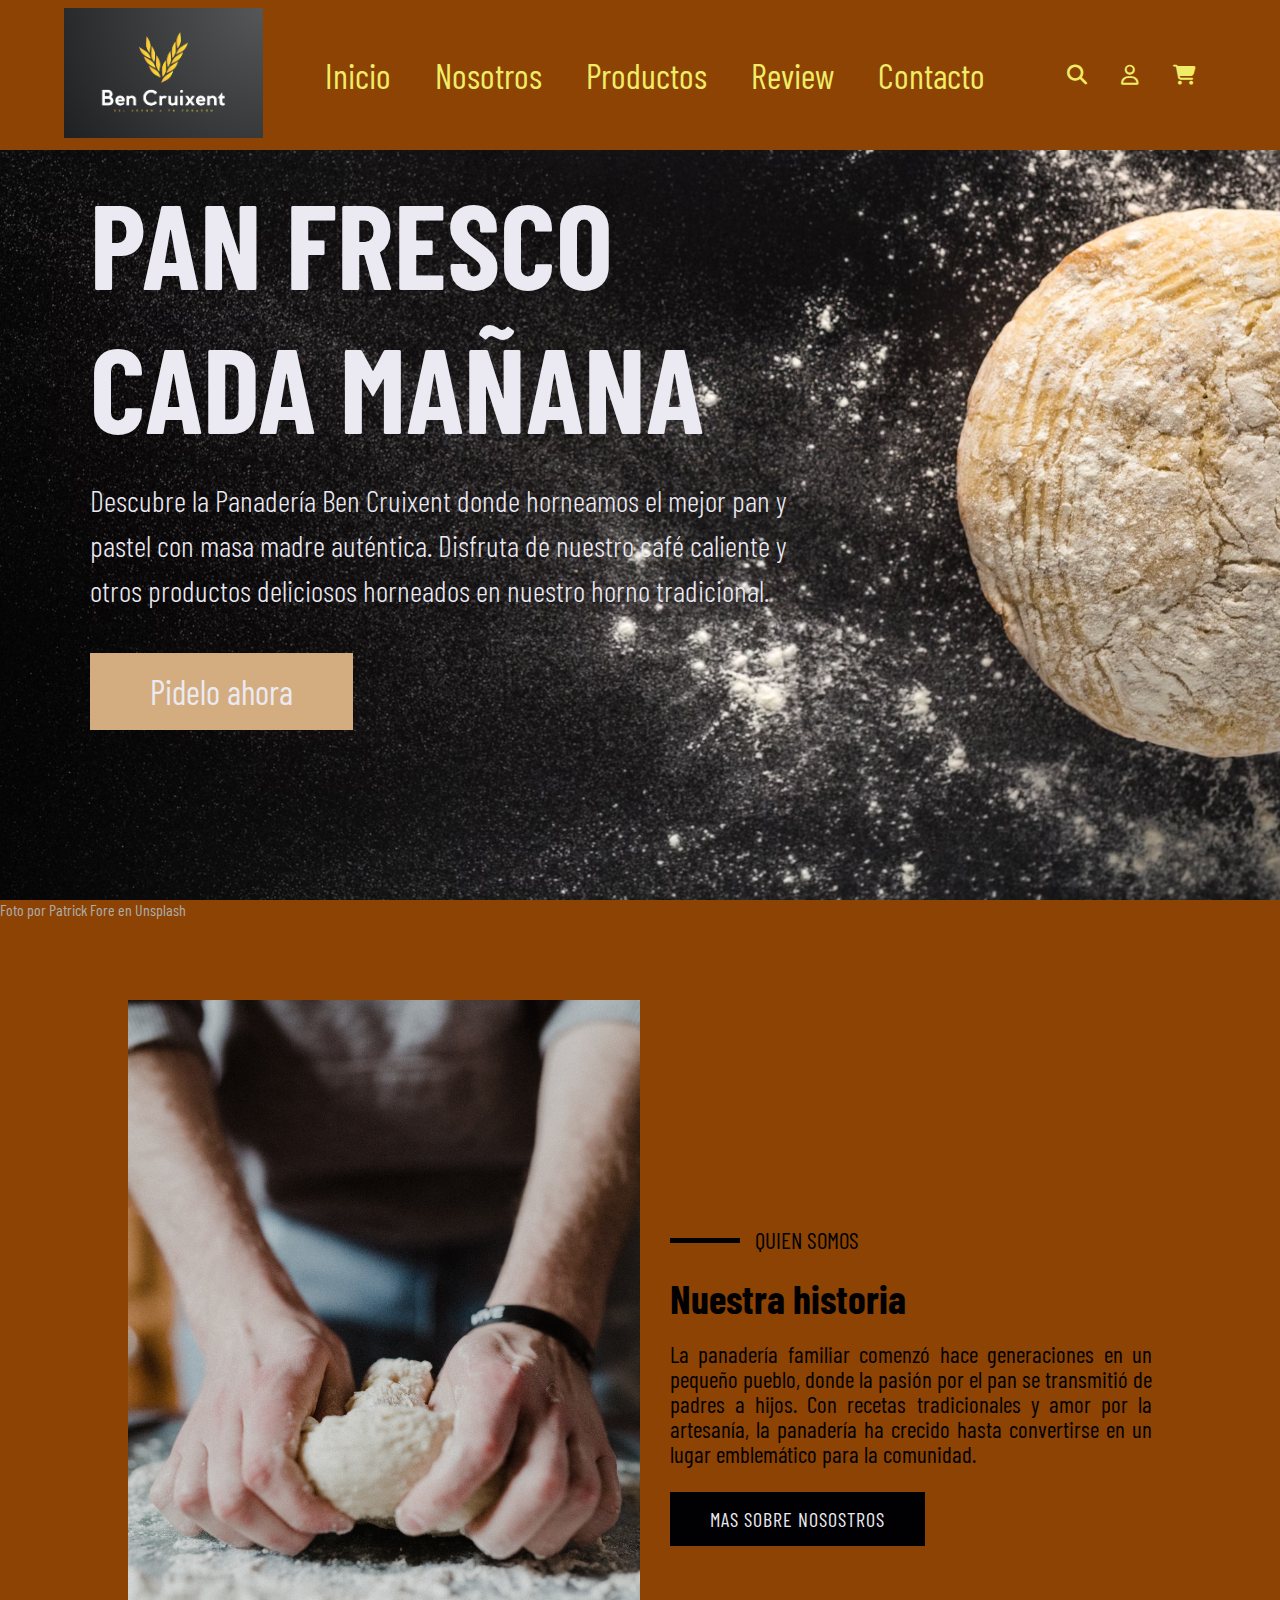
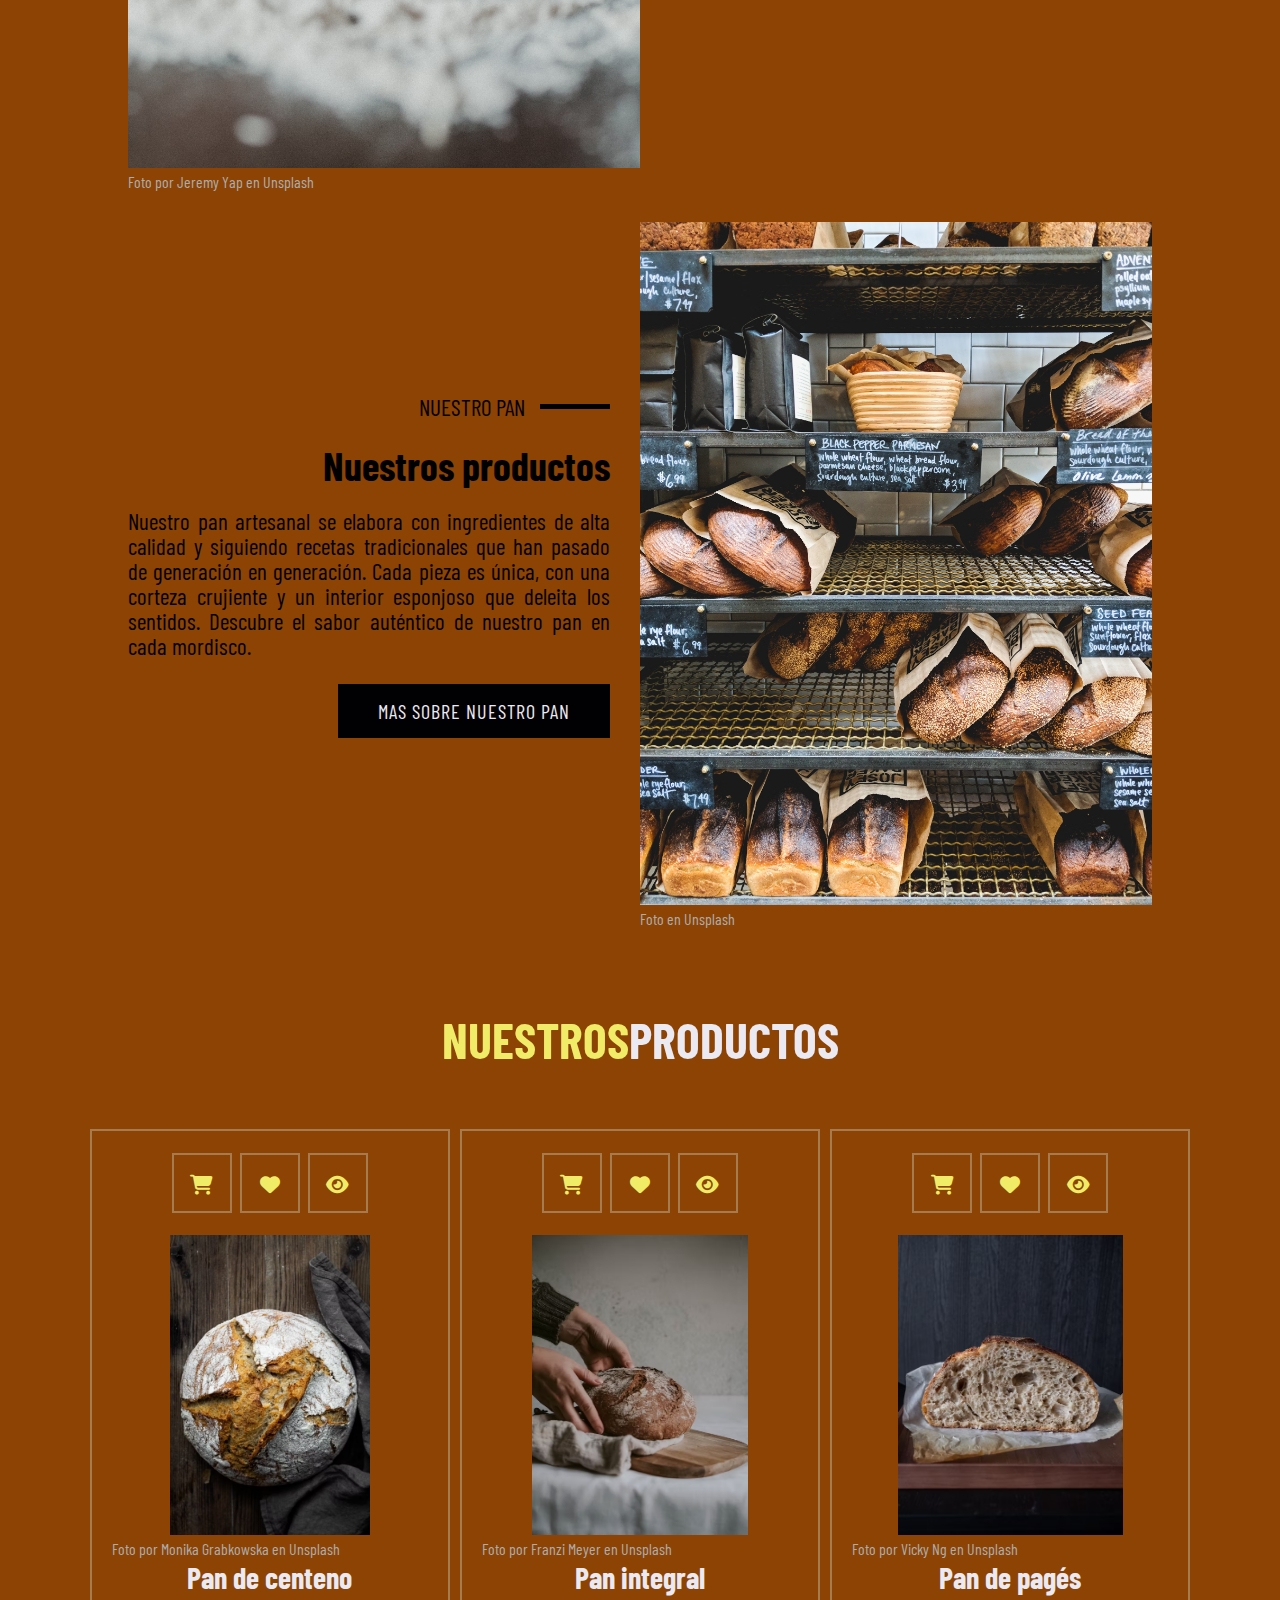
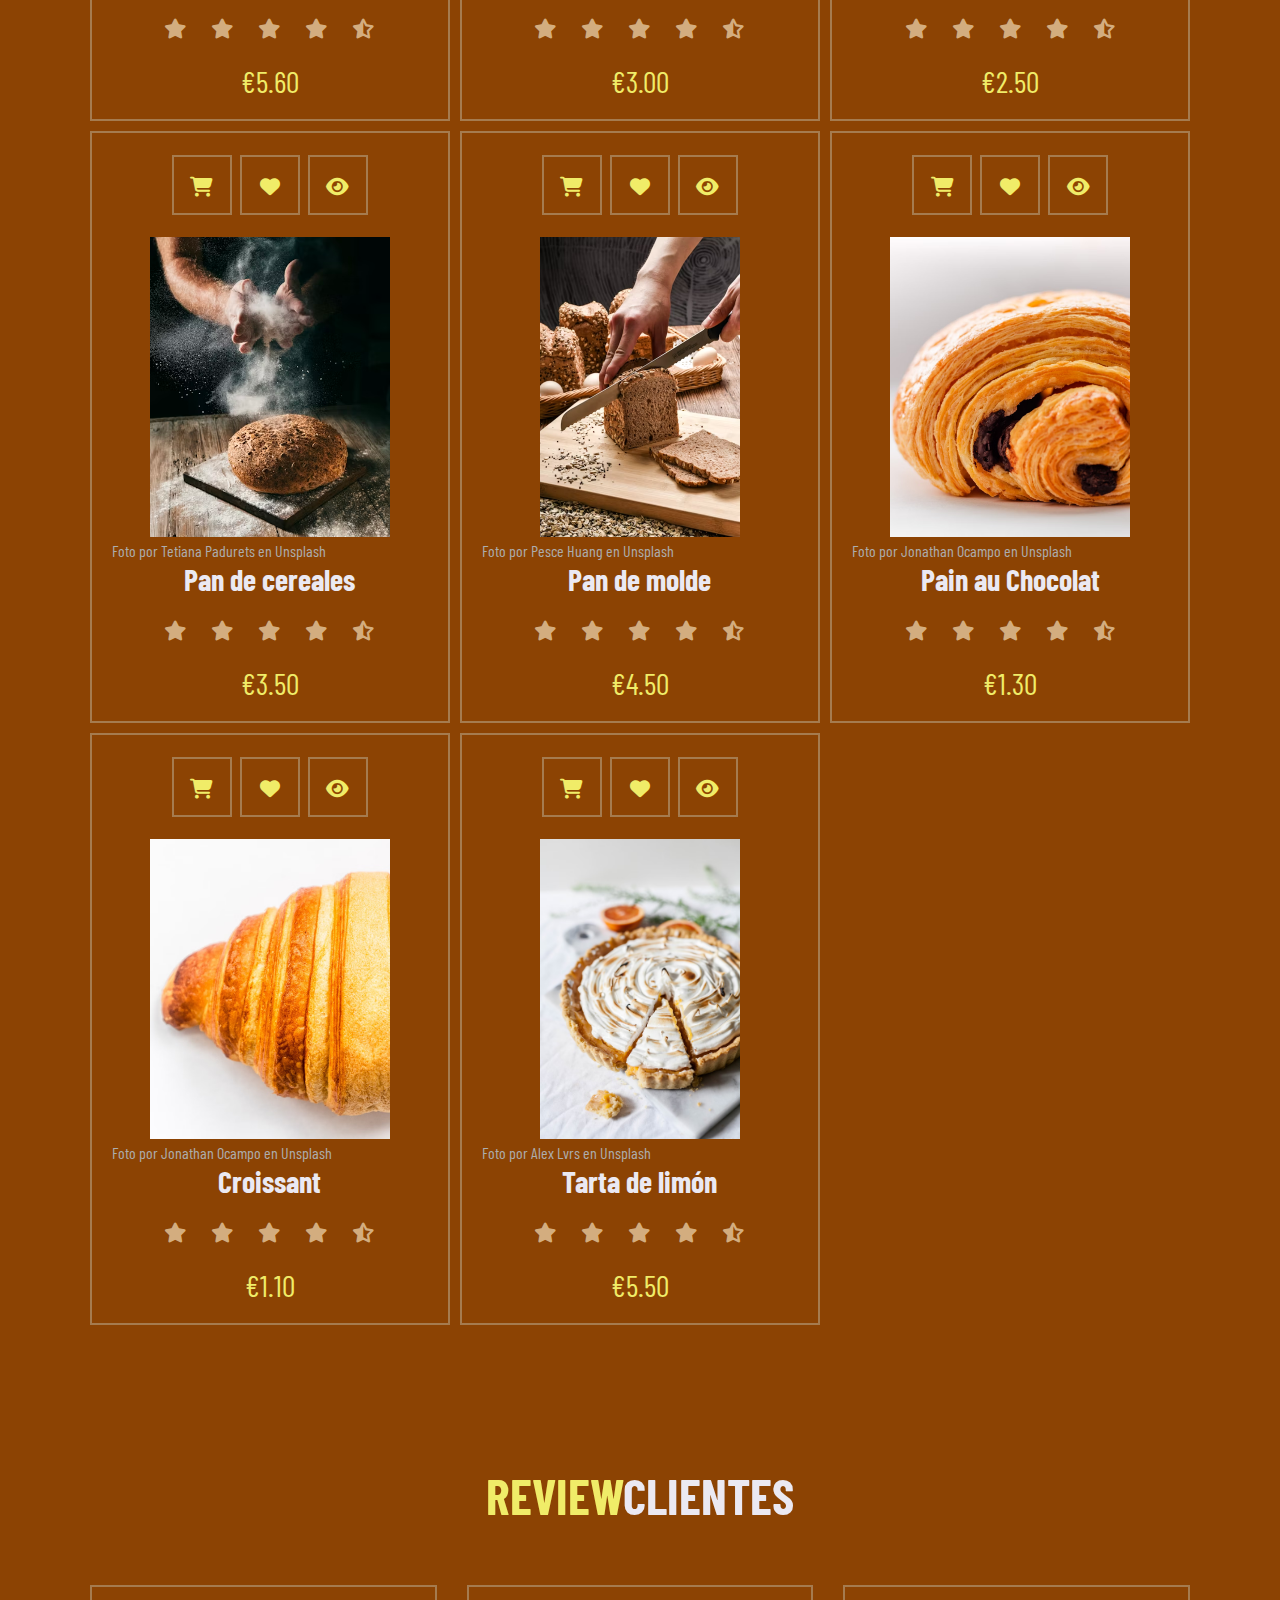
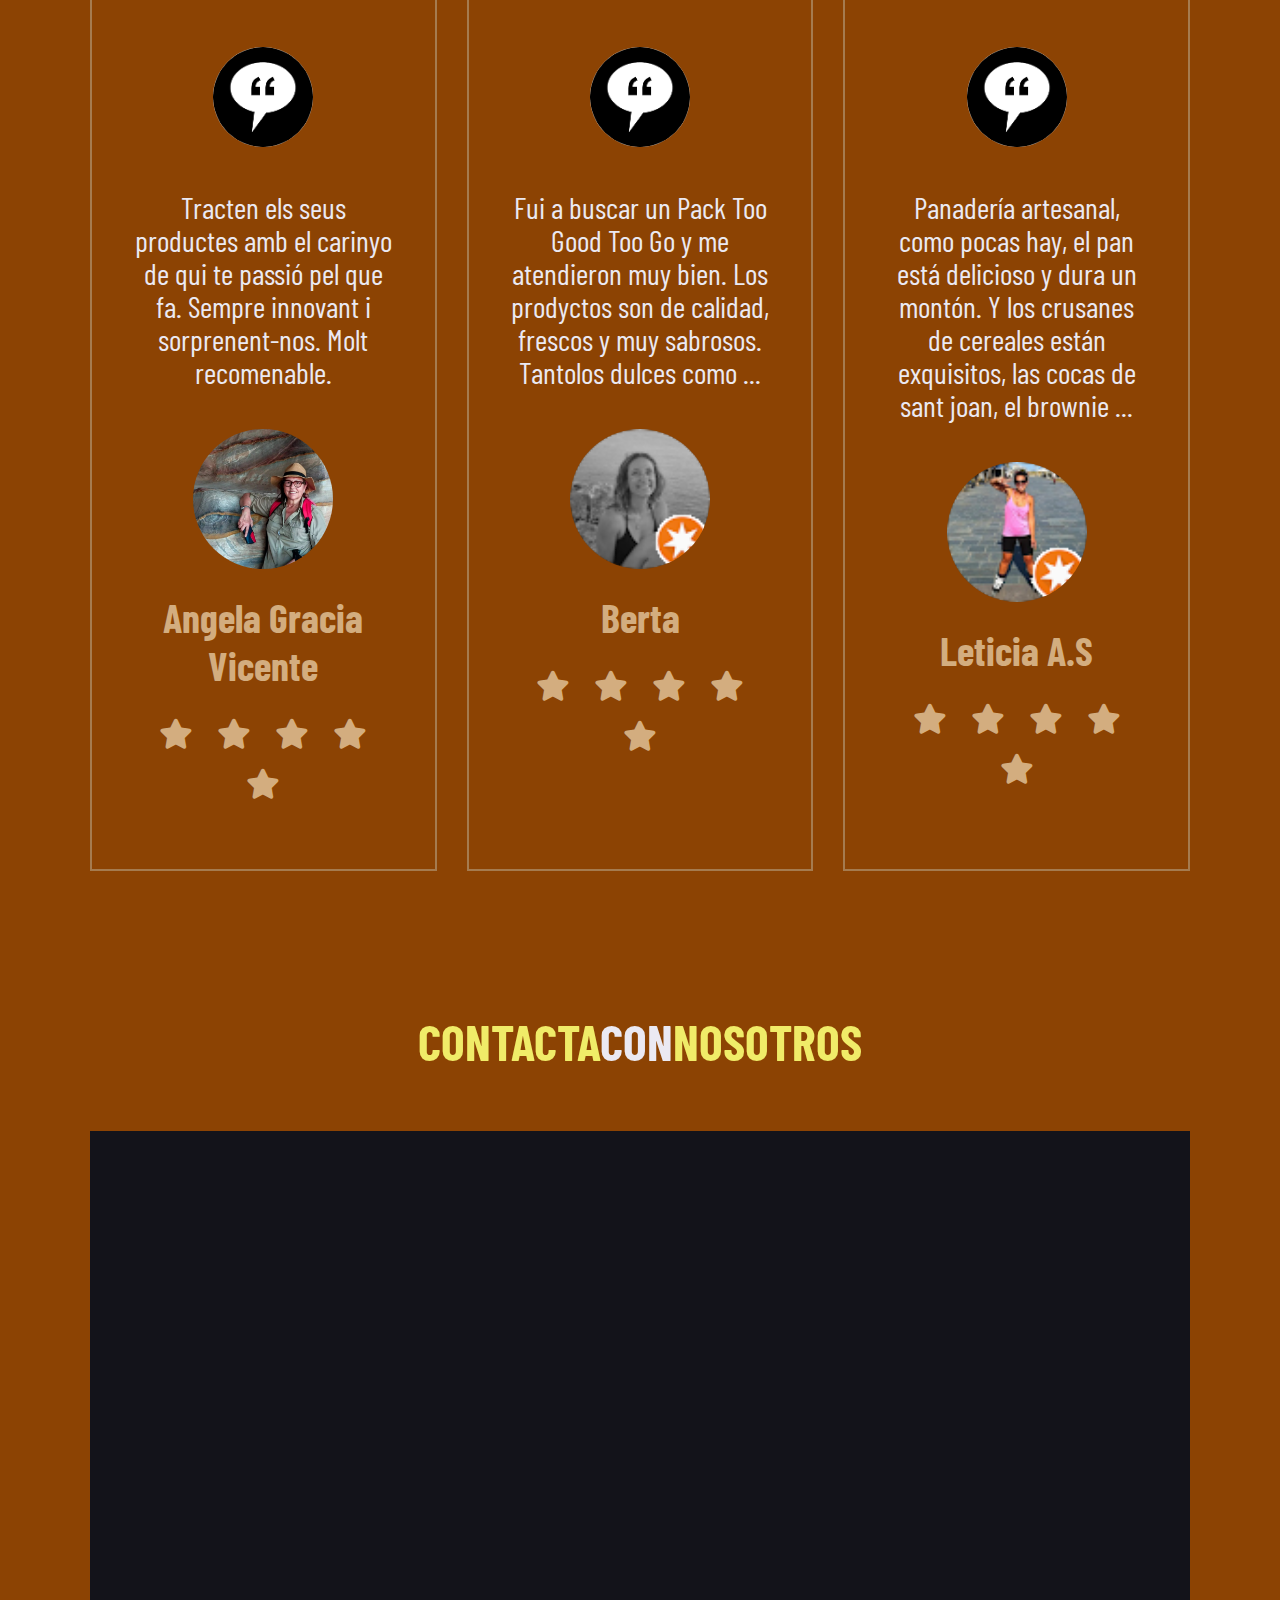
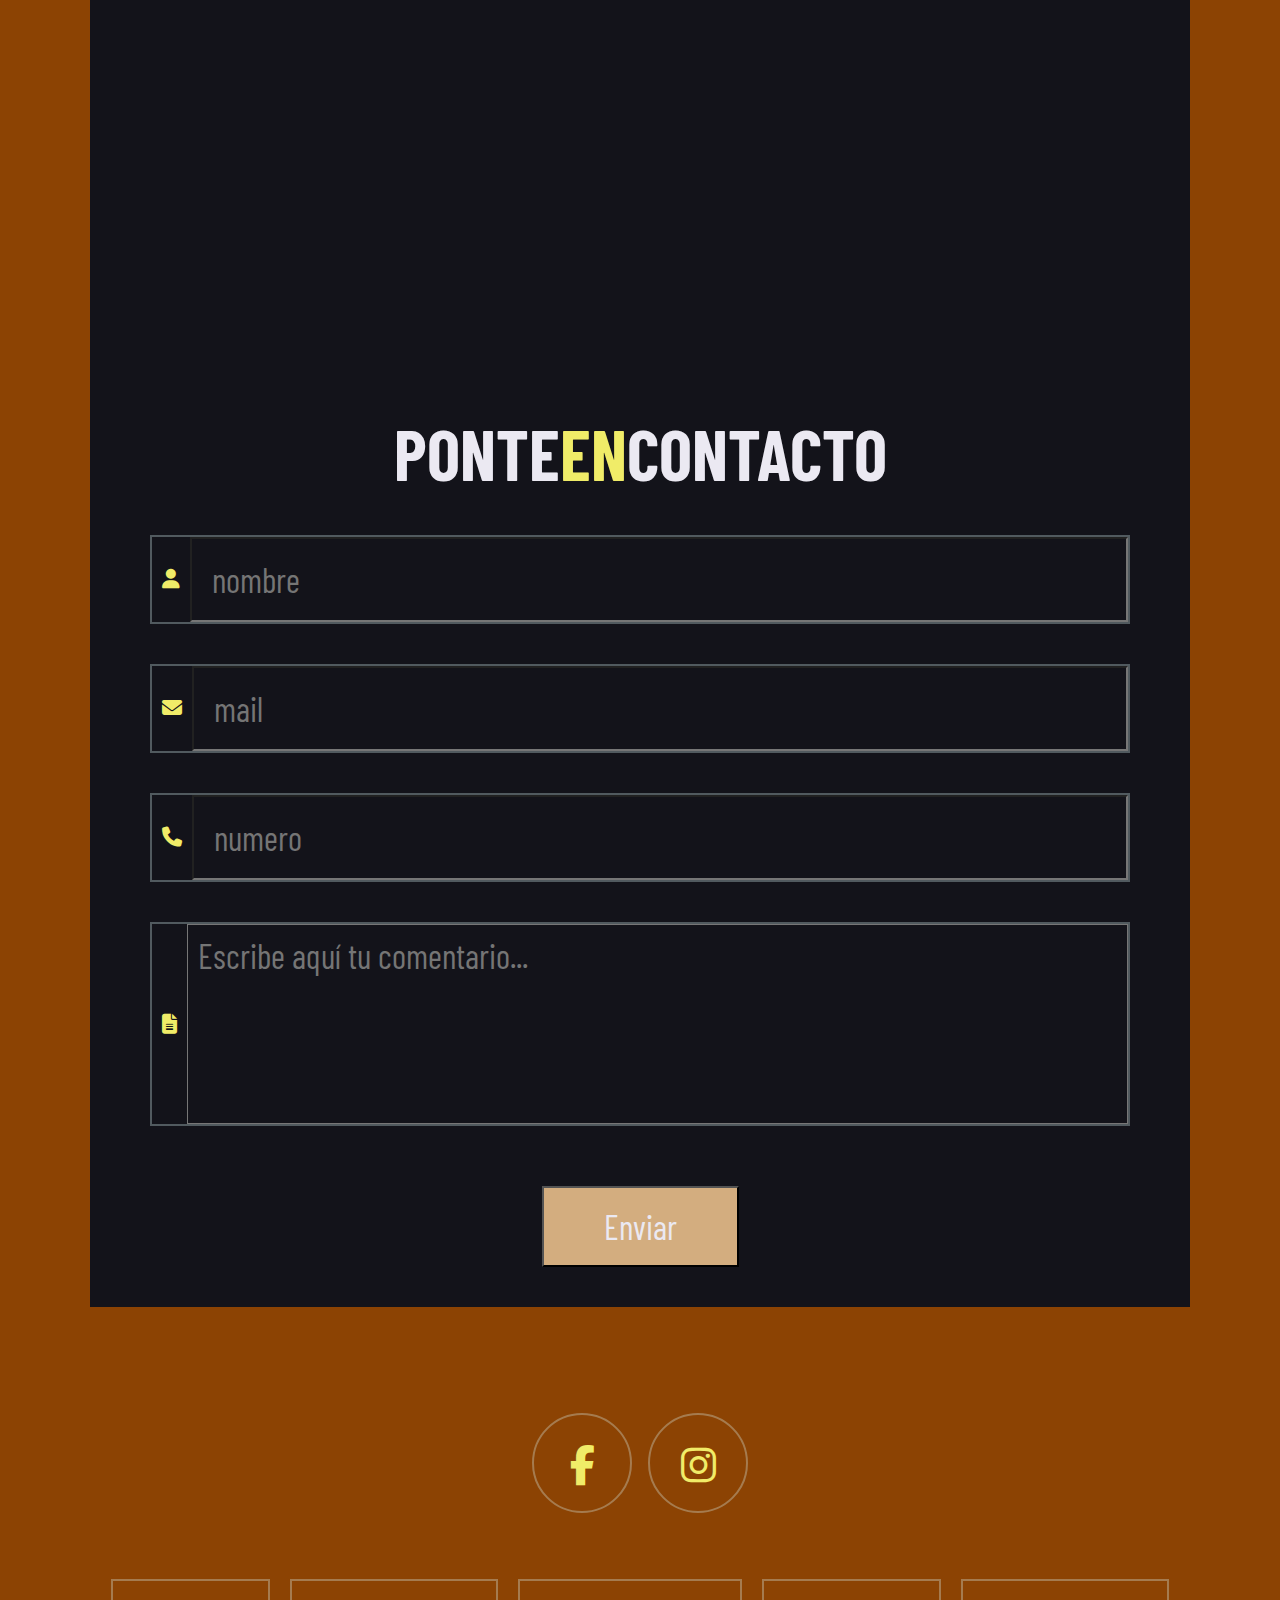
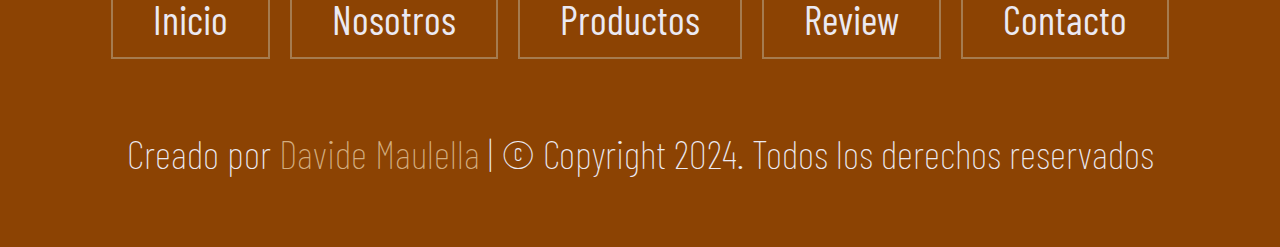
==== commit 8bc0cb07: "Actualizacion1" ====
--- a/index.html
+++ b/index.html
@@ -224,11 +224,11 @@
         <div class="overlay" id="mobile-menu">
             <a onclick="closeNav()" href="" class="close">&times;</a>
             <div class="overlay-content">
-                <a href="#inicio">Inicio</a>
-                <a href="#nosotros">Nosotros</a>
-                <a href="#productos">Productos</a>
-                <a href="#review">Review</a>
-                <a href="#contacto">Contacto</a>
+                <a href="#" onclick="closeNavAndScrollTo('inicio')">Inicio</a>
+                <a href="#" onclick="closeNavAndScrollTo('nosotros')">Nosotros</a>
+                <a href="#" onclick="closeNavAndScrollTo('productos')">Productos</a>
+                <a href="#" onclick="closeNavAndScrollTo('review')">Review</a>
+                <a href="#" onclick="closeNavAndScrollTo('contacto')">Contacto</a>
             </div>
         </div>
     </header>
@@ -247,10 +247,10 @@
             </p>
             <a href="#productos" class="boton">Pidelo ahora</a>
         </div>
-        <p 
-            class="creditos">Foto por <a href="https://unsplash.com/es/@patrickian4" target="_blank">Patrick Fore</a> en <a href="https://unsplash.com" target="_blank">Unsplash</a>
-        </p>
     </section>
+    <p 
+        class="creditos">Foto por <a href="https://unsplash.com/es/@patrickian4" target="_blank">Patrick Fore</a> en <a href="https://unsplash.com" target="_blank">Unsplash</a>
+    </p>
 
     <!--------------------------- NOSOTROS --------------------------->
 
--- a/css/style.css
+++ b/css/style.css
@@ -717,21 +717,19 @@
     color: #ebe9f2;
 }
 
-.home .creditos{
+.creditos{
     font-size: 0.8rem;
     color: #adadad;
     position: absolute;
-    left: 1%;
-    top: 97%;
-}
-
-.home .creditos a{
+}
+
+.creditos a{
     font-size: 0.8rem;
     text-decoration: none;
     color: #adadad;
 }
 
-.home .creditos a:hover{
+.creditos a:hover{
     cursor: pointer;
     text-decoration: underline;
 }
@@ -1427,17 +1425,12 @@
     }
 }
 
-@media (max-width:650px){
-    .contact .heading{
-        font-size: 35px;
-    }
-
-    .contact .heading span{
-        font-size: 35px;
-    }
-}
-
 @media (max-width: 575px){
+
+    .heading {
+        margin: 10px;
+    }
+
     .new-row .contentWrapper2 span.textWrapper2{
         font-size: 18px;
     }
@@ -1474,14 +1467,6 @@
         padding: 10px 20px;
     }
 
-    .contact .heading{
-        font-size: 30px;
-    }
-    
-    .contact .heading span{
-        font-size: 30px;
-    }
-
     .contact .row form h3{
         font-size: 2rem;
     }
@@ -1495,6 +1480,17 @@
     }
 }
 
+@media (max-width:513px){
+
+    .heading {
+        font-size: 29px;
+    }
+
+    .heading span {
+        font-size: 29px;
+    }
+}
+
 @media (max-width:490px){
 
     .contact .row form h3{
@@ -1508,16 +1504,21 @@
 
 @media (max-width: 450px){
 
-    .contact .heading{
-        font-size: 25px;
-    }
-    
-    .contact .heading span{
-        font-size: 25px;
+    *{
+        font-size: 15px;
+    }
+
+    .header{
+        height: 100px;
+        padding: 1px 2%;
+    }
+
+    .header .logo img {
+        height: 80px;
     }
 
     .nav-icons{
-        display: inline;
+        display: contents;
         margin: 20px;
         text-align: center
     }
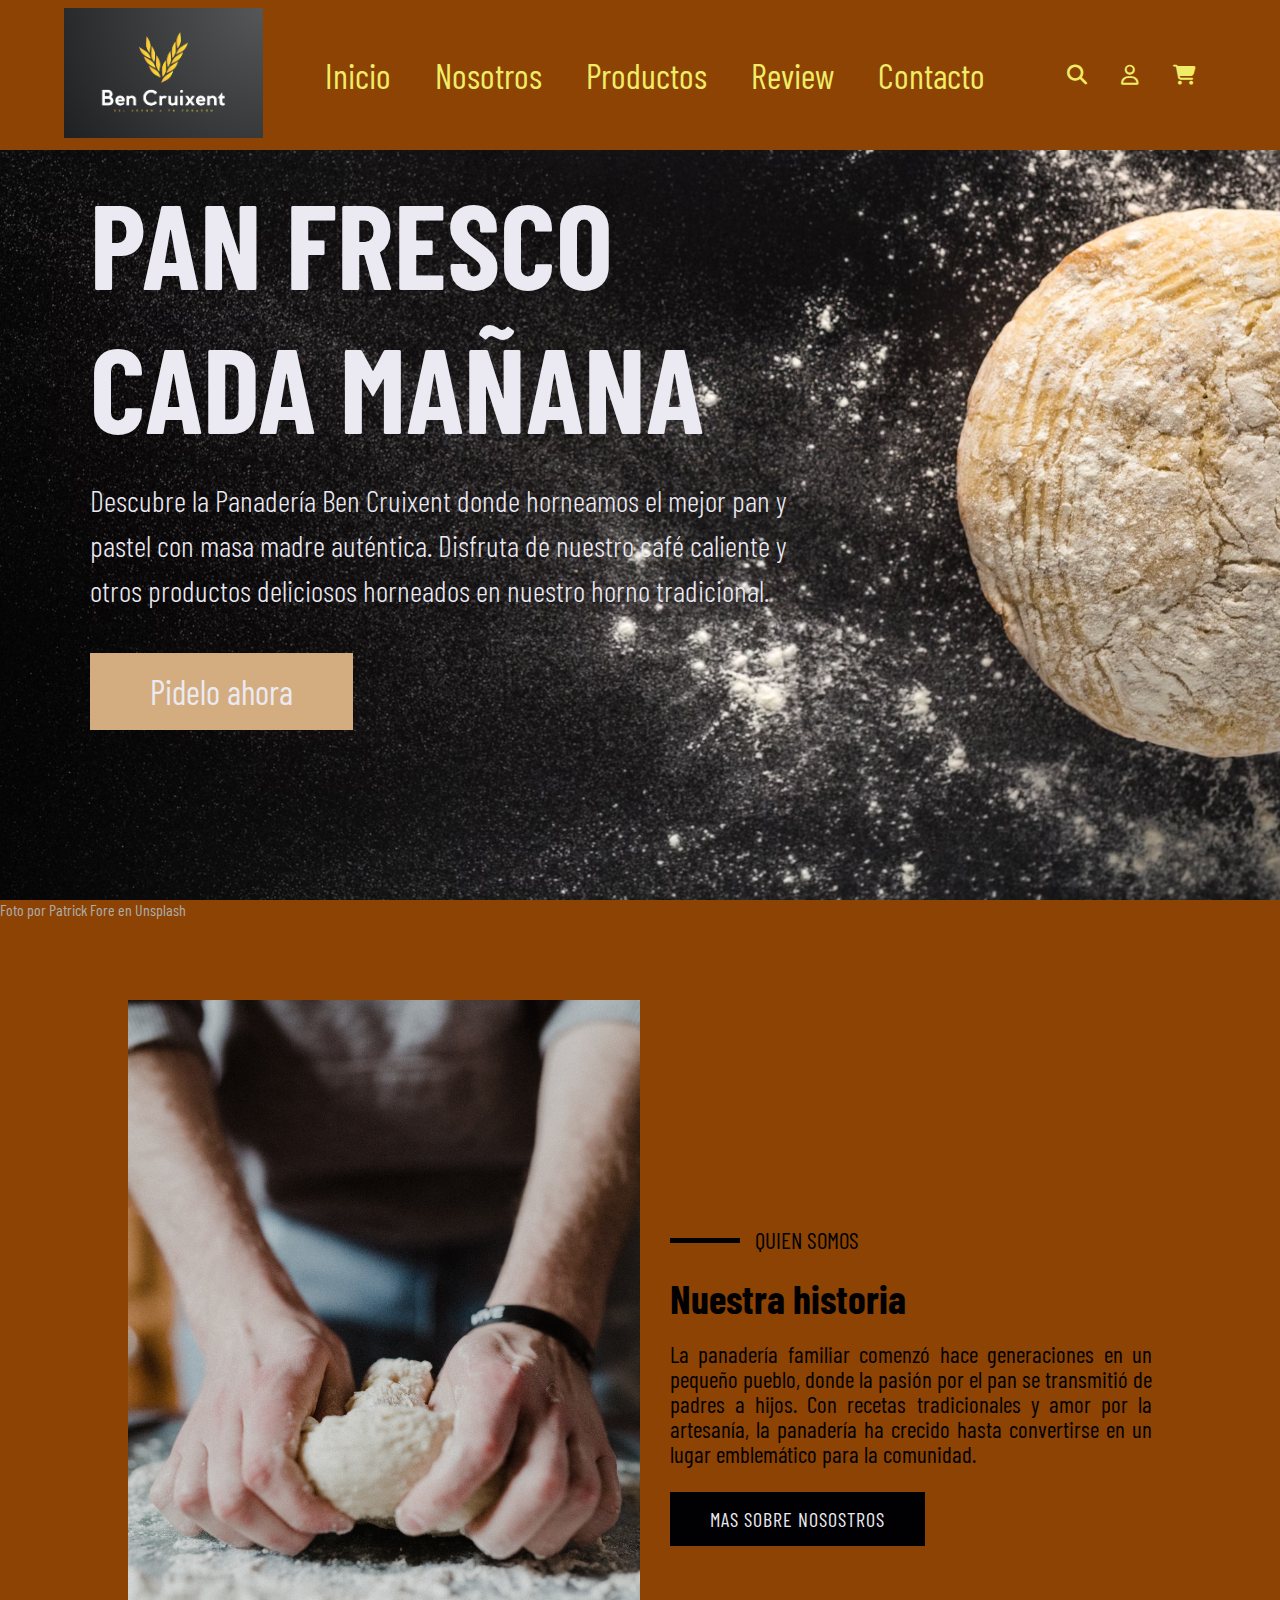
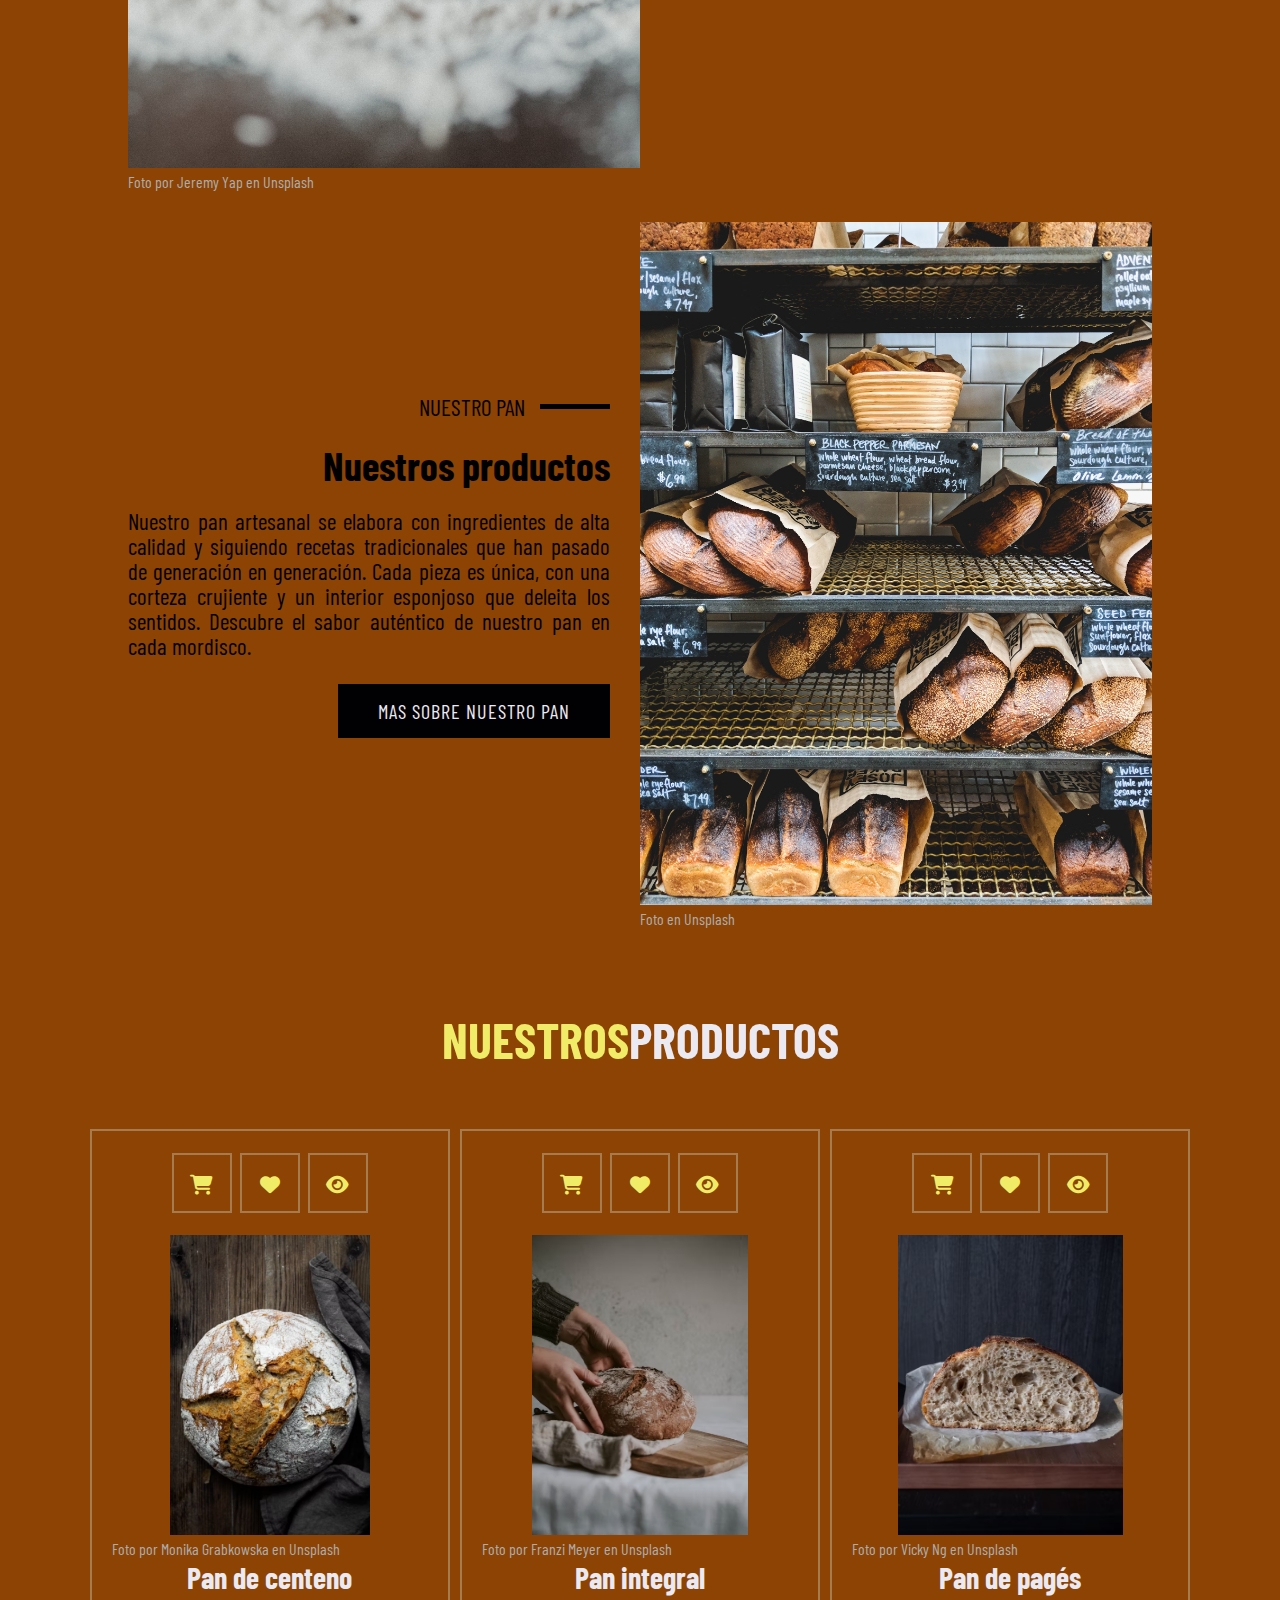
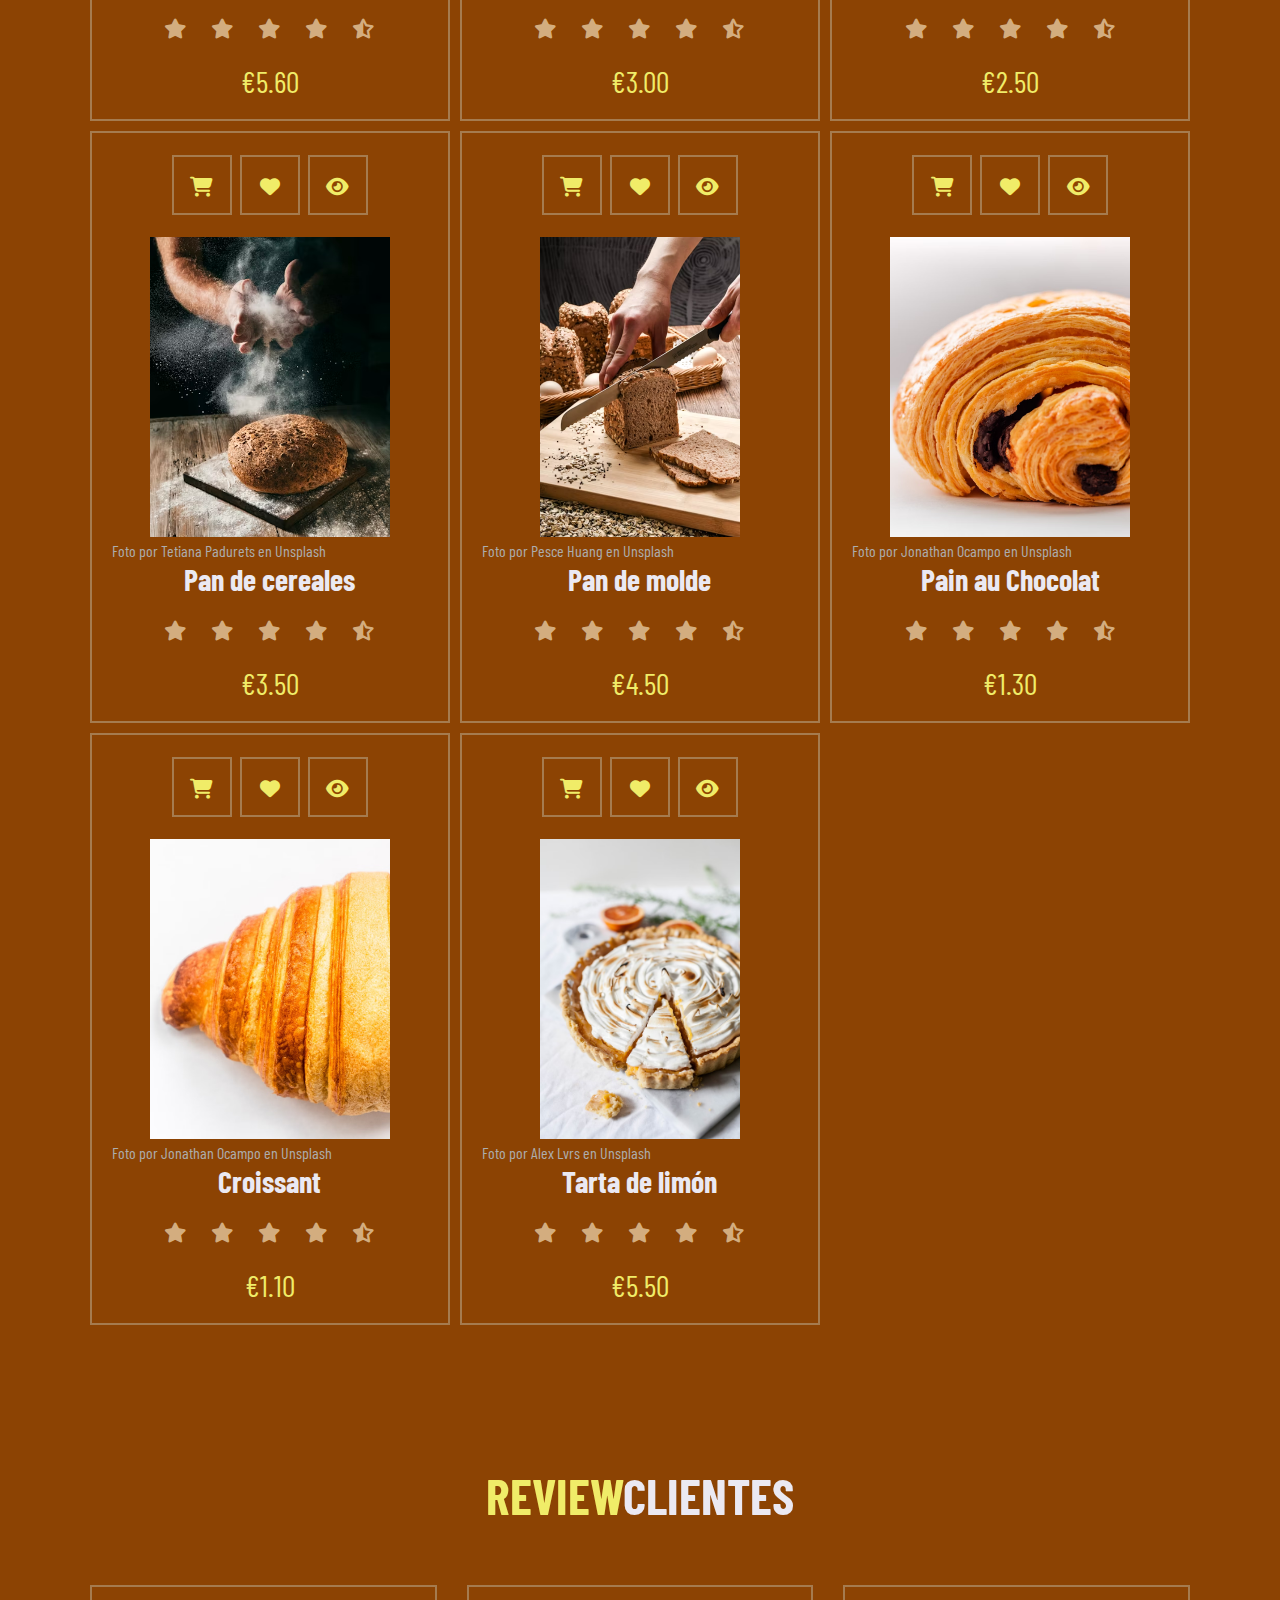
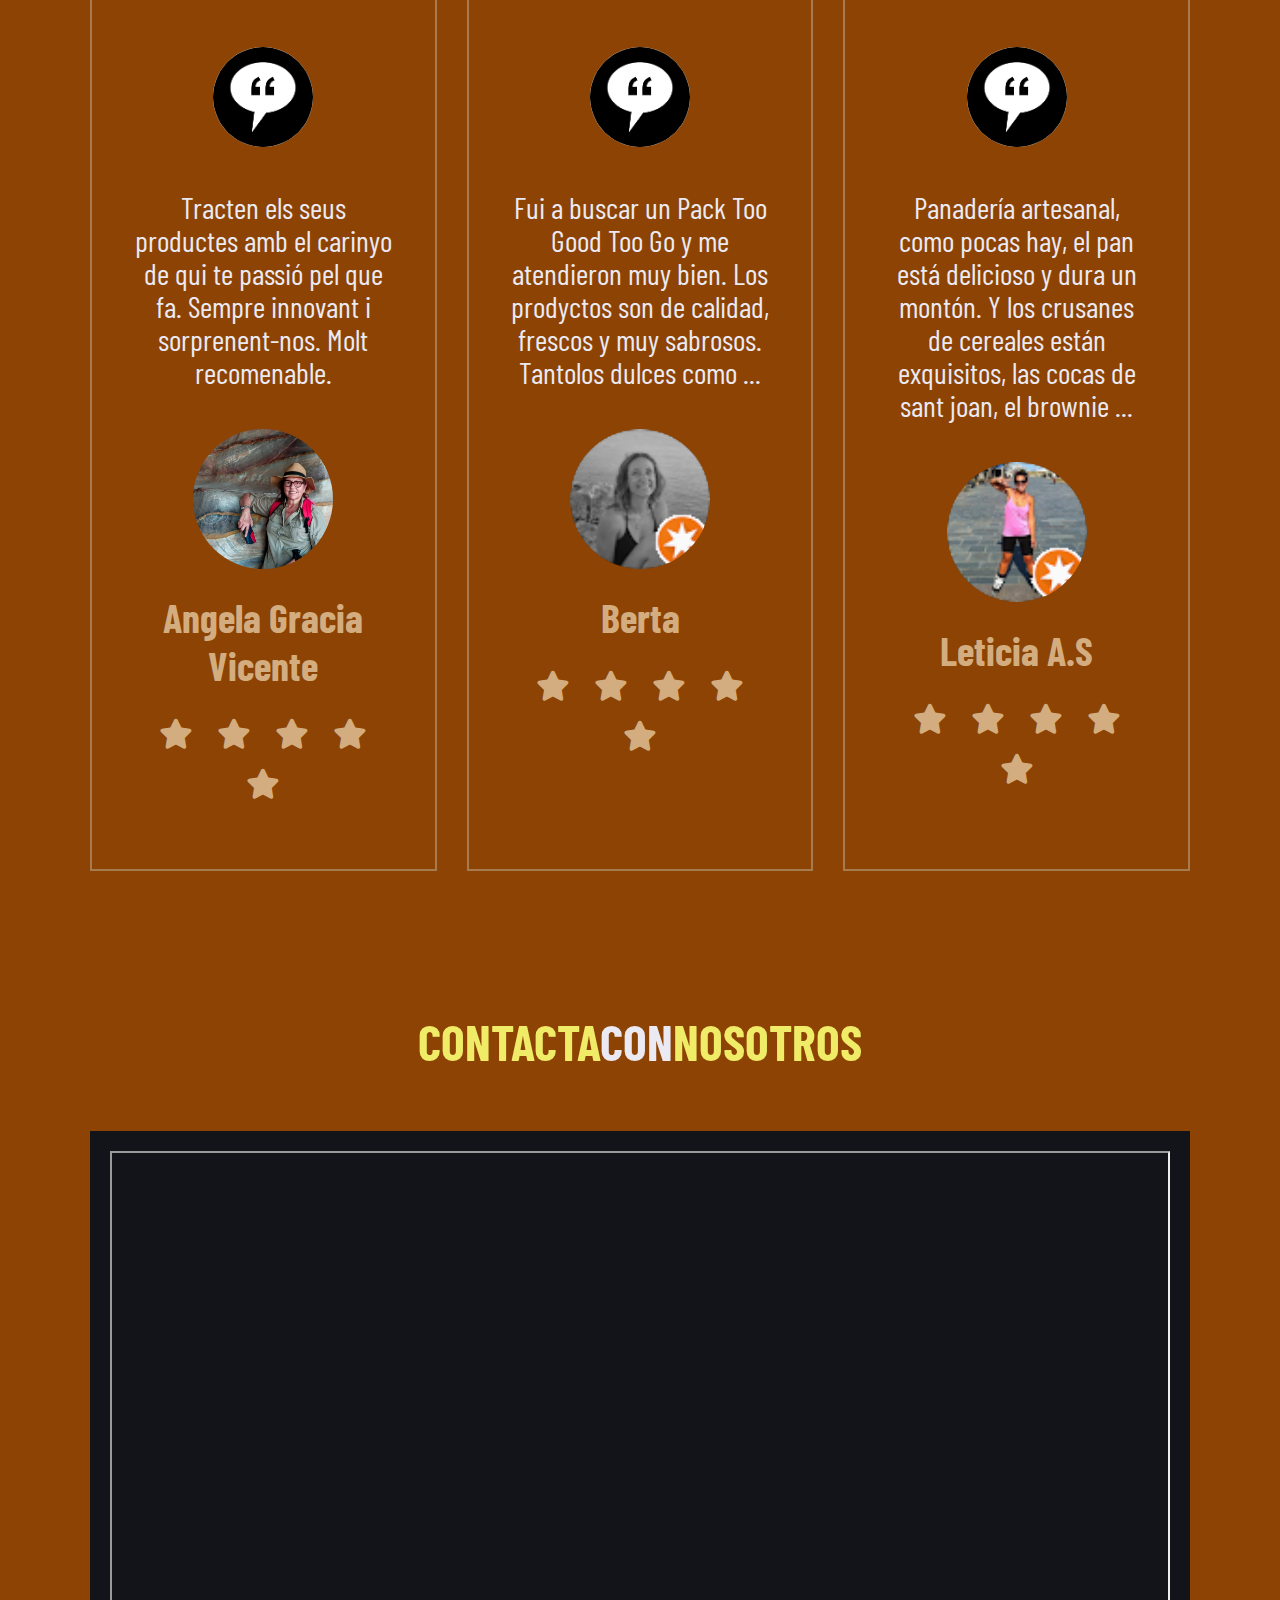
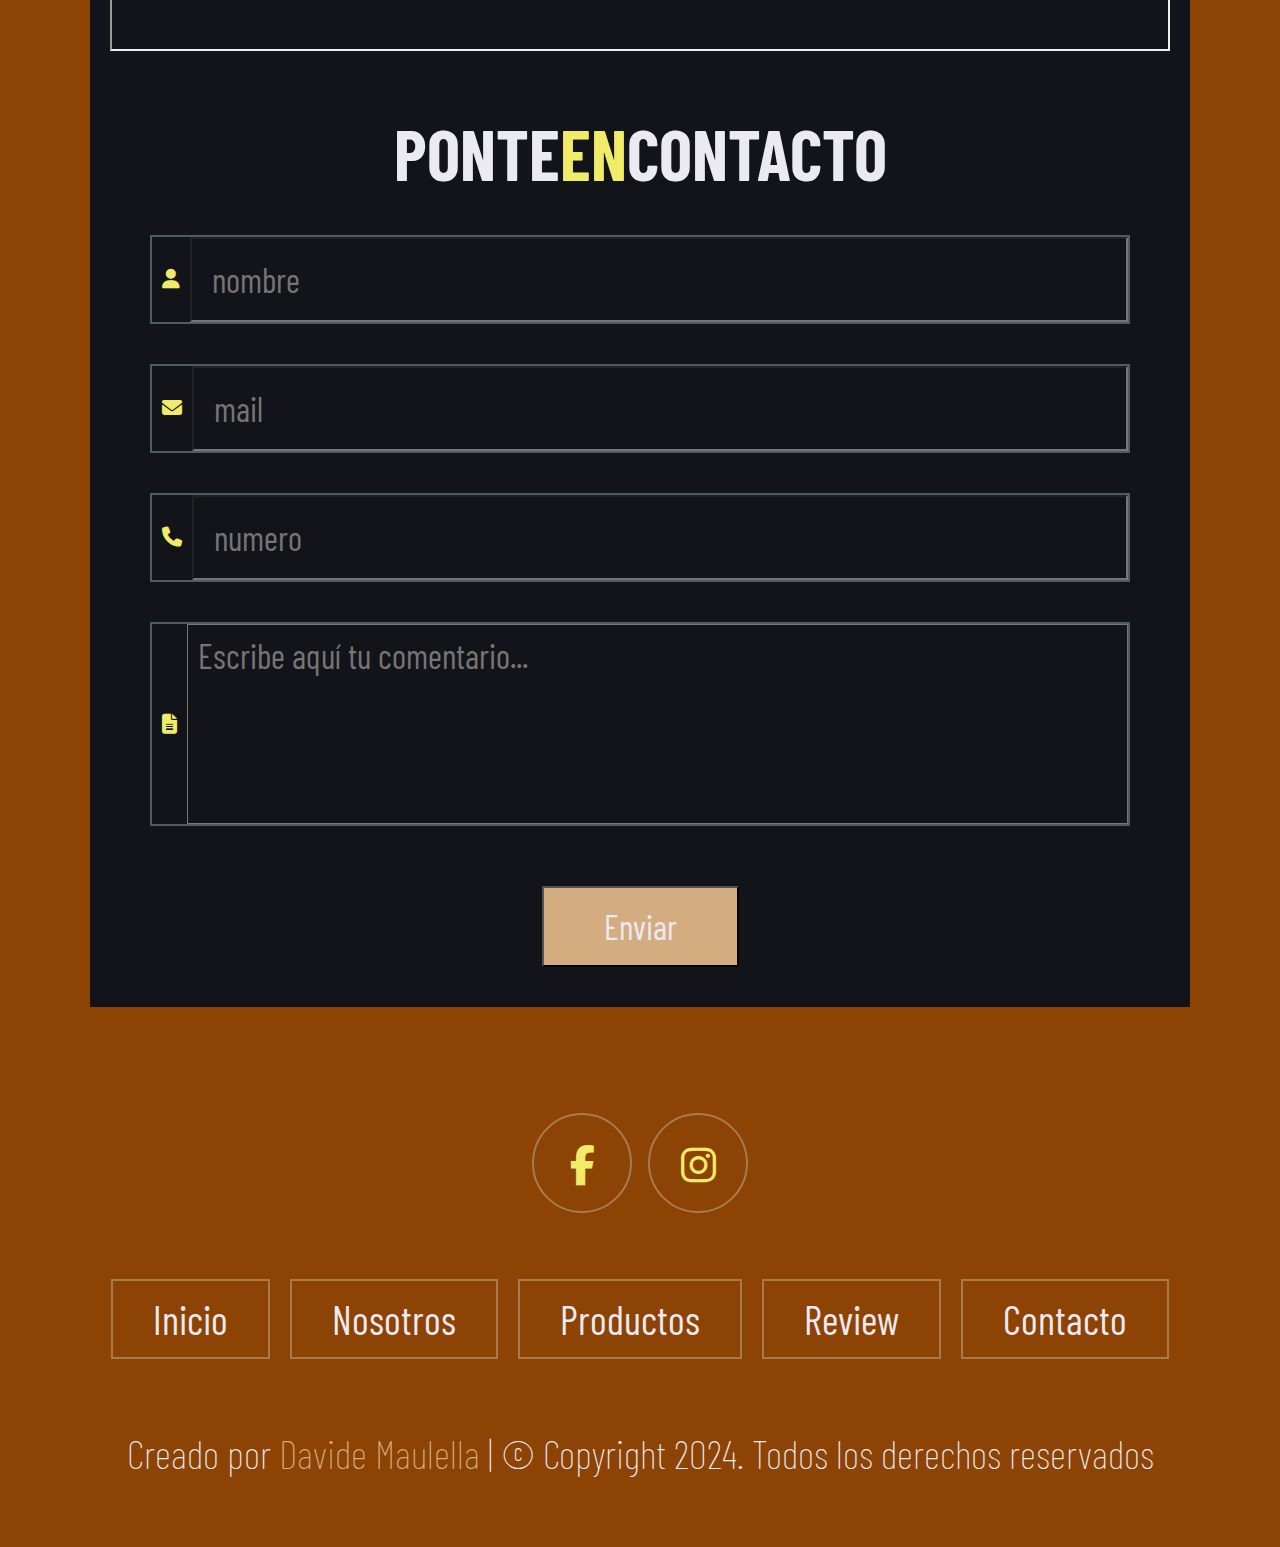
==== commit b484f863: "Actualizacion2" ====
--- a/index.html
+++ b/index.html
@@ -631,7 +631,6 @@
             41006089458784!2m3!1f0!2f0!3f0!3m2!1i1024!2i768!4f13.
             1!3m3!1m2!1s0x12a4a2c591ca472f%3A0xaef80960e6f4076f!2sBEN%20CRUIXENT.
             %20Forn%20de%20pa%20i%20Degustaci%C3%B3!5e0!3m2!1ses!2ses!4v1719481349219!5m2!1ses!2ses" 
-            width="600" height="450" style="border:0;" allowfullscreen="" 
             loading="lazy" referrerpolicy="no-referrer-when-downgrade"></iframe>
 
             <form action="https://formsubmit.co/maulelladavide@gmail.com" method="post">
--- a/css/style.css
+++ b/css/style.css
@@ -1229,6 +1229,17 @@
 
 /*MEDIAS*/
 
+@media (max-width:1500px){
+
+    .header .formulario-login {
+        left: 65%;
+    }
+
+    .header .formulario-singUp {
+        left: 55%;
+    }
+}
+
 @media (max-width:1445px){
 
     .div-productos{
@@ -1245,6 +1256,7 @@
     .contact .row .map{
         flex: 1 1 45rem;
         width: 100%;
+        max-height: 500px;
         object-fit: cover;
         margin-top: 0rem;
     }
@@ -1359,6 +1371,13 @@
     }
 }
 
+@media (max-width: 800px){
+
+    .header .cart-items-container {
+        width: 25rem;
+    }
+}
+
 @media (max-width: 768px){
     .new-row{
         width: 90%;
@@ -1425,6 +1444,21 @@
     }
 }
 
+@media (max-width:600px){
+
+    .header .formulario-login {
+        width: 300px;
+    }
+
+    .header .formulario-login .cerrar i {
+        font-size: 1.5rem;
+    }
+
+    .header .formulario-recuperar {
+        right: -32%;
+}
+}
+
 @media (max-width: 575px){
 
     .heading {
@@ -1493,12 +1527,25 @@
 
 @media (max-width:490px){
 
+    .header .formulario-recuperar {
+        right: -22%;
+        top: -4%;
+        width: 300px;
+    }
+
     .contact .row form h3{
         font-size: 1.5rem;
     }
 
     .contact .row form h3 span{
         font-size: 1.5rem;
+    }
+}
+
+@media (max-width: 463px) {
+
+    .header .cart-items-container {
+        height: 34.5rem;
     }
 }
 
@@ -1535,4 +1582,30 @@
         top: 15px;
         right: 35px;
     }
+
+    .header .formulario-login {
+        top: -93%;
+        left: 50%;
+        width: 300px;
+    }
+
+    .header .formulario-singUp {
+        top: -239%;
+        left: 51%;
+        width: 300px;
+    }
+
+    .header .legal{
+        top: -147%;
+        right: -21%;
+        width: 300px;
+    }
+
+    .header .legal h2 {
+        padding: 22px;
+    }
+
+    .contact .row .map {
+        max-height: 300px;
+    }
 }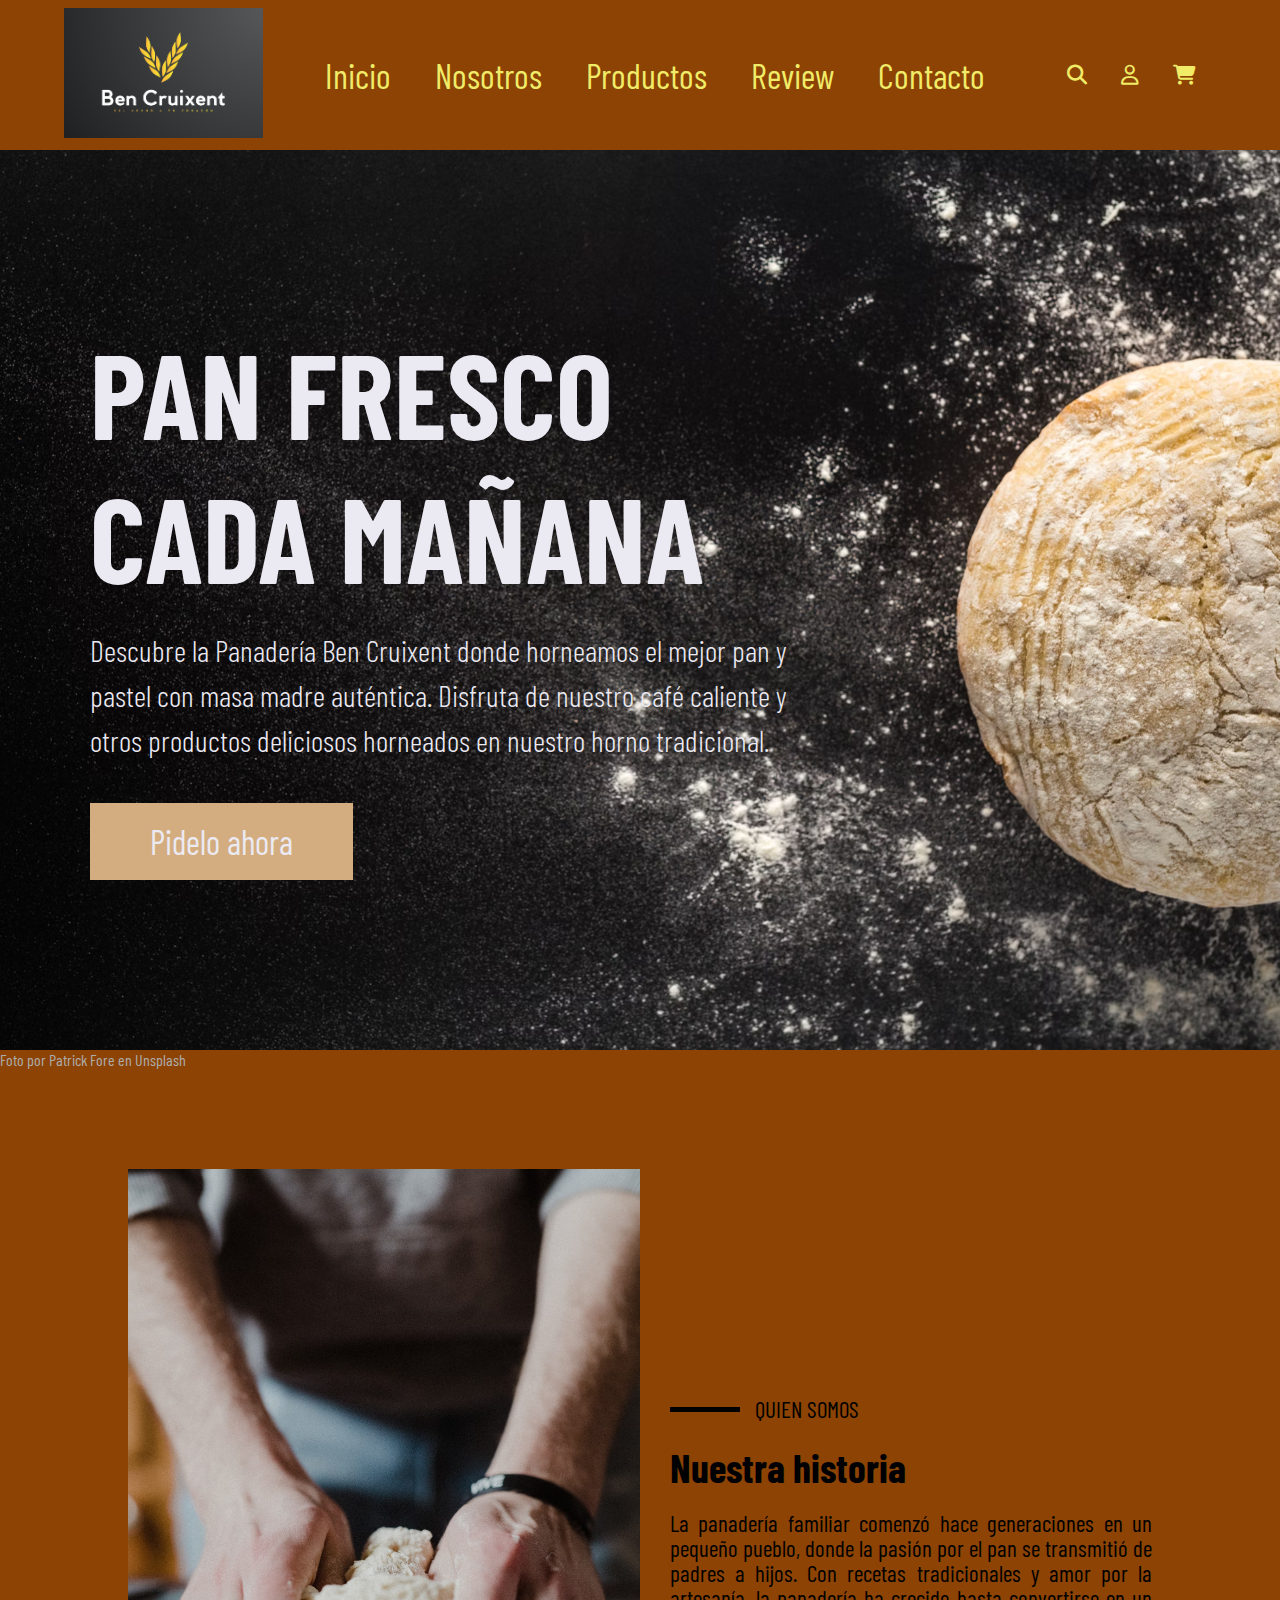
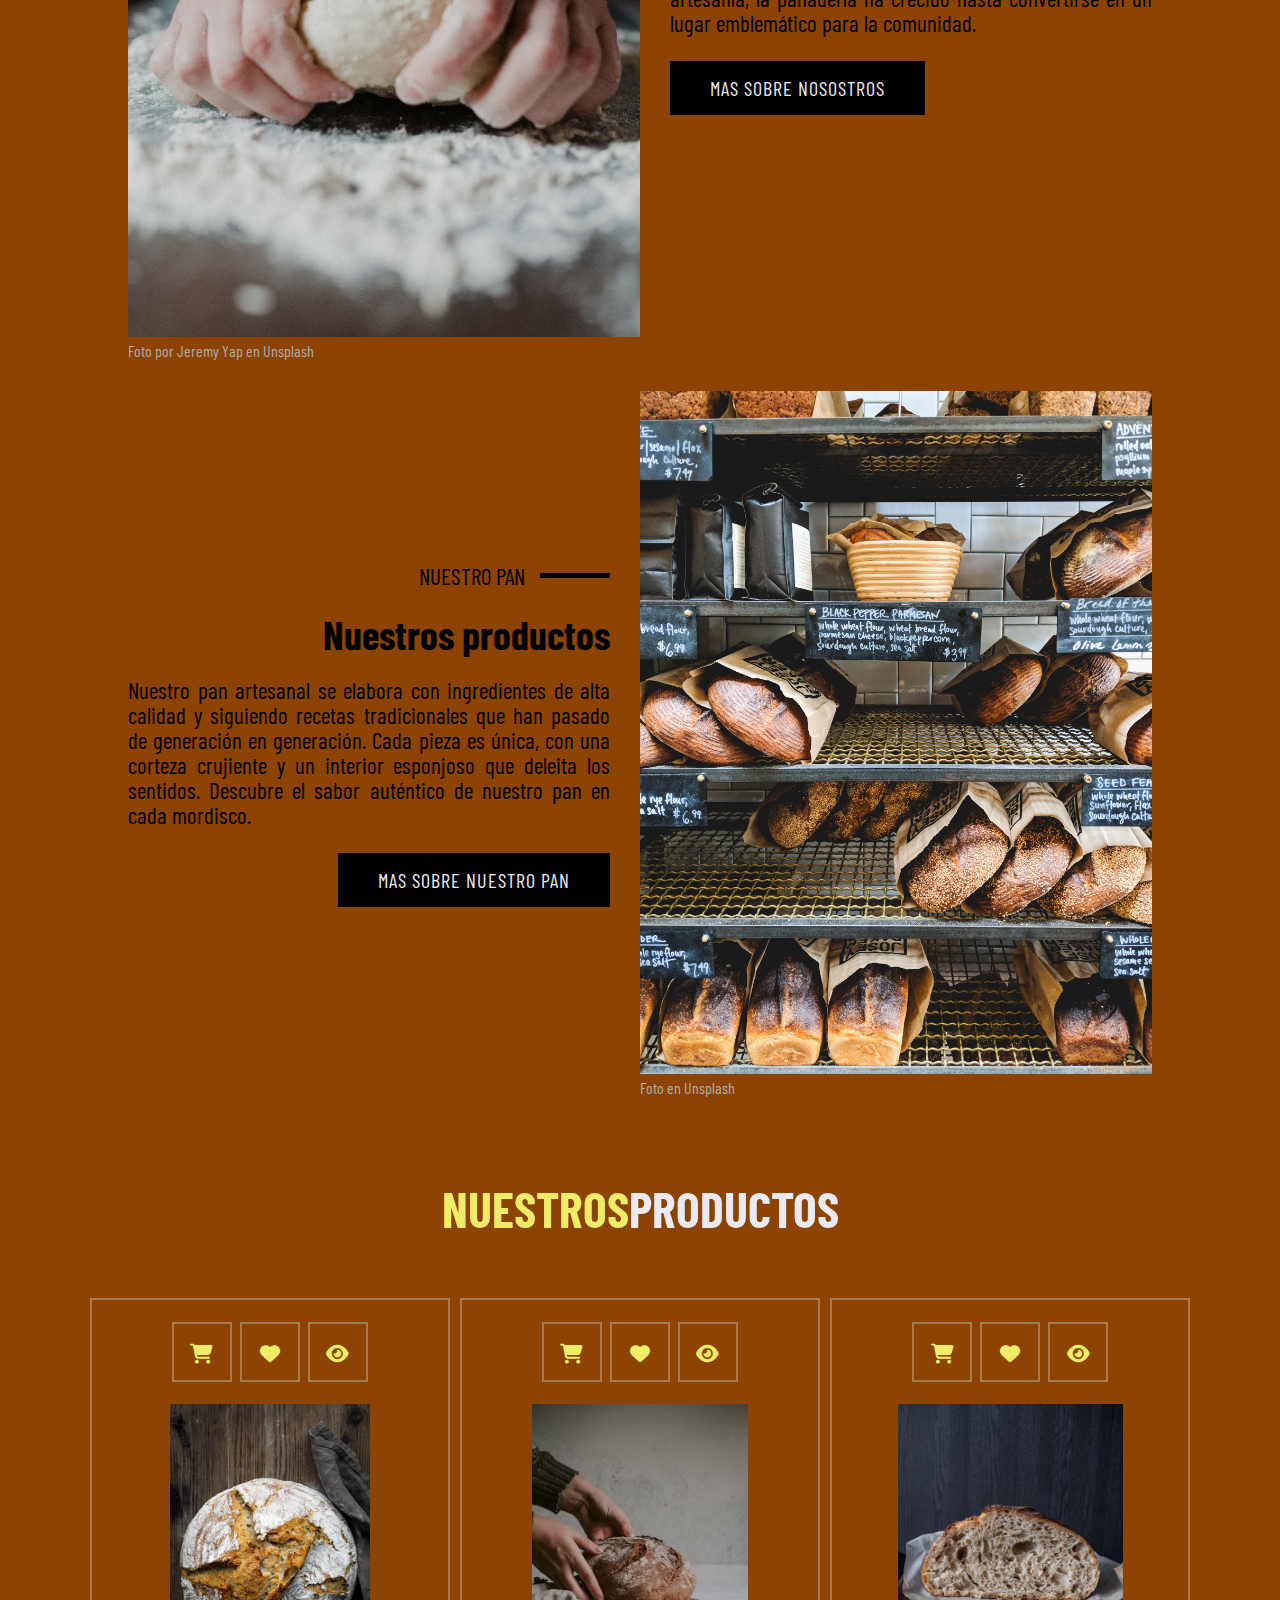
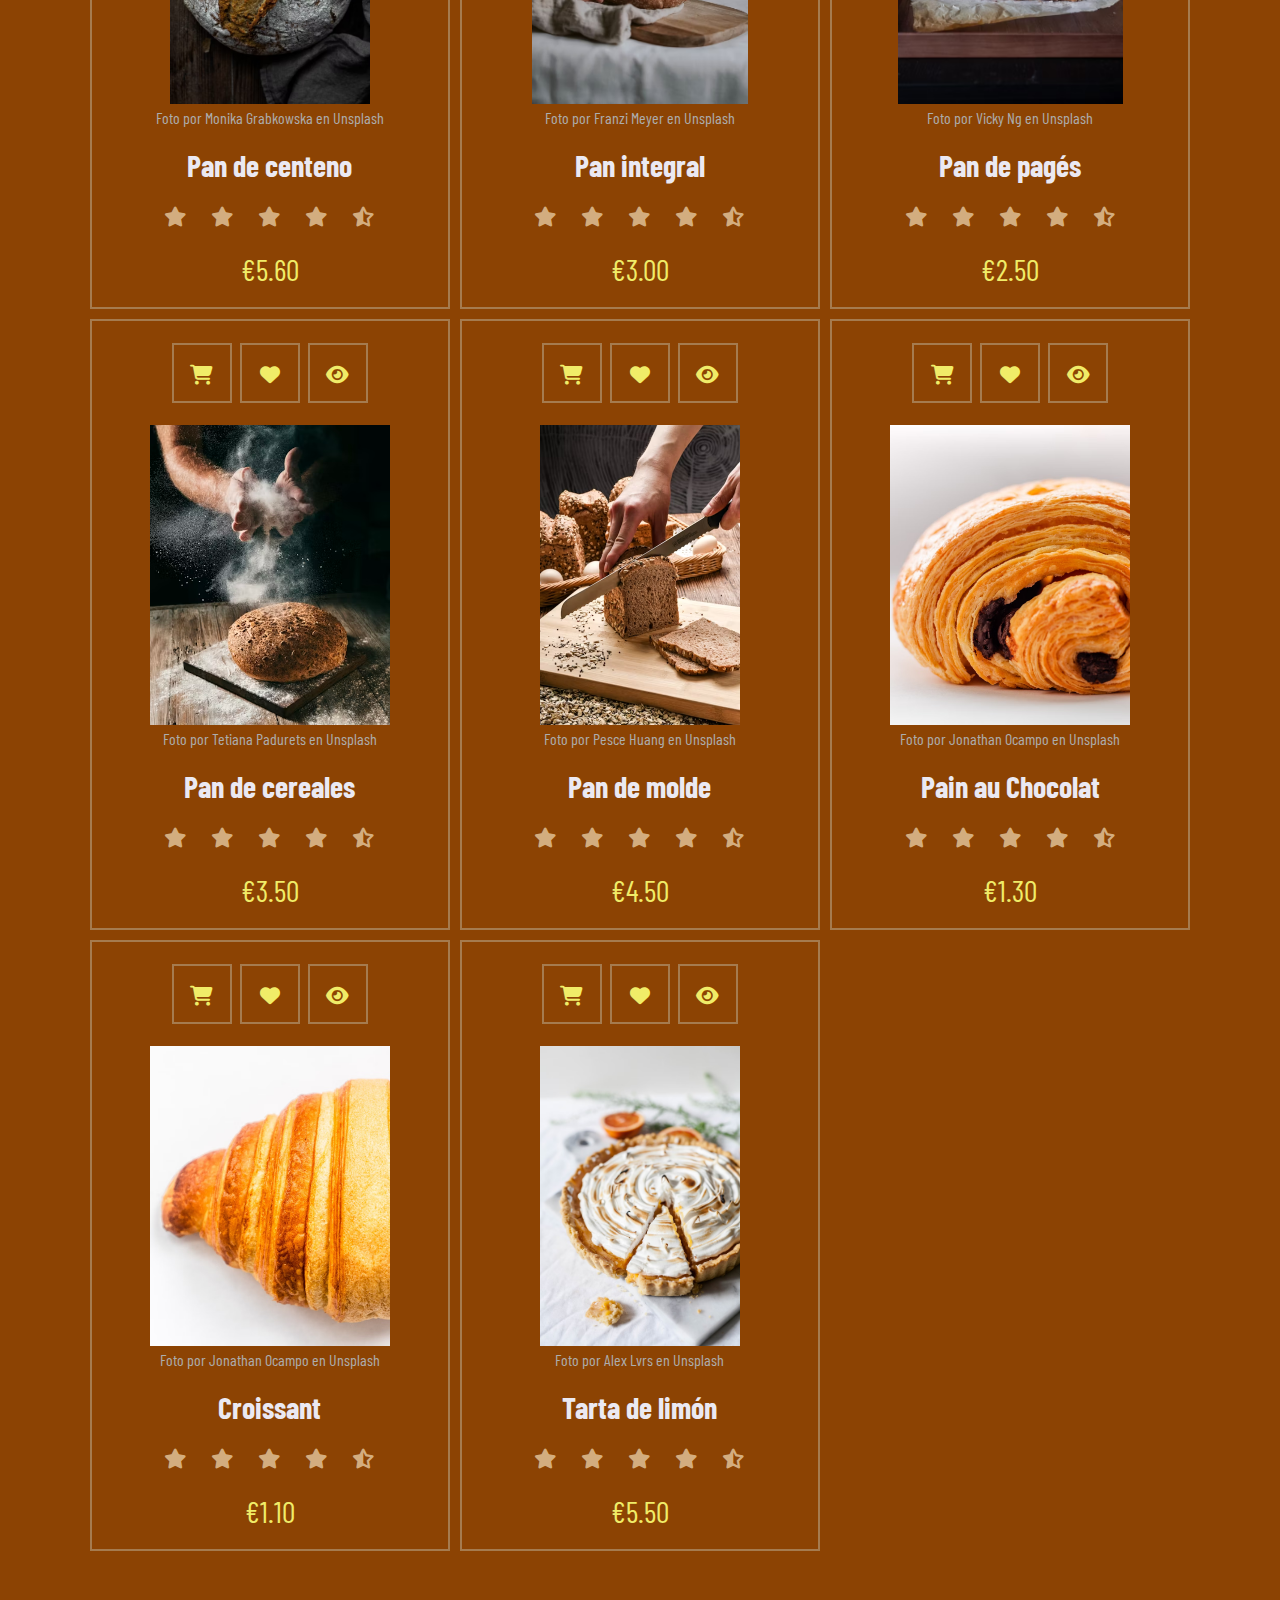
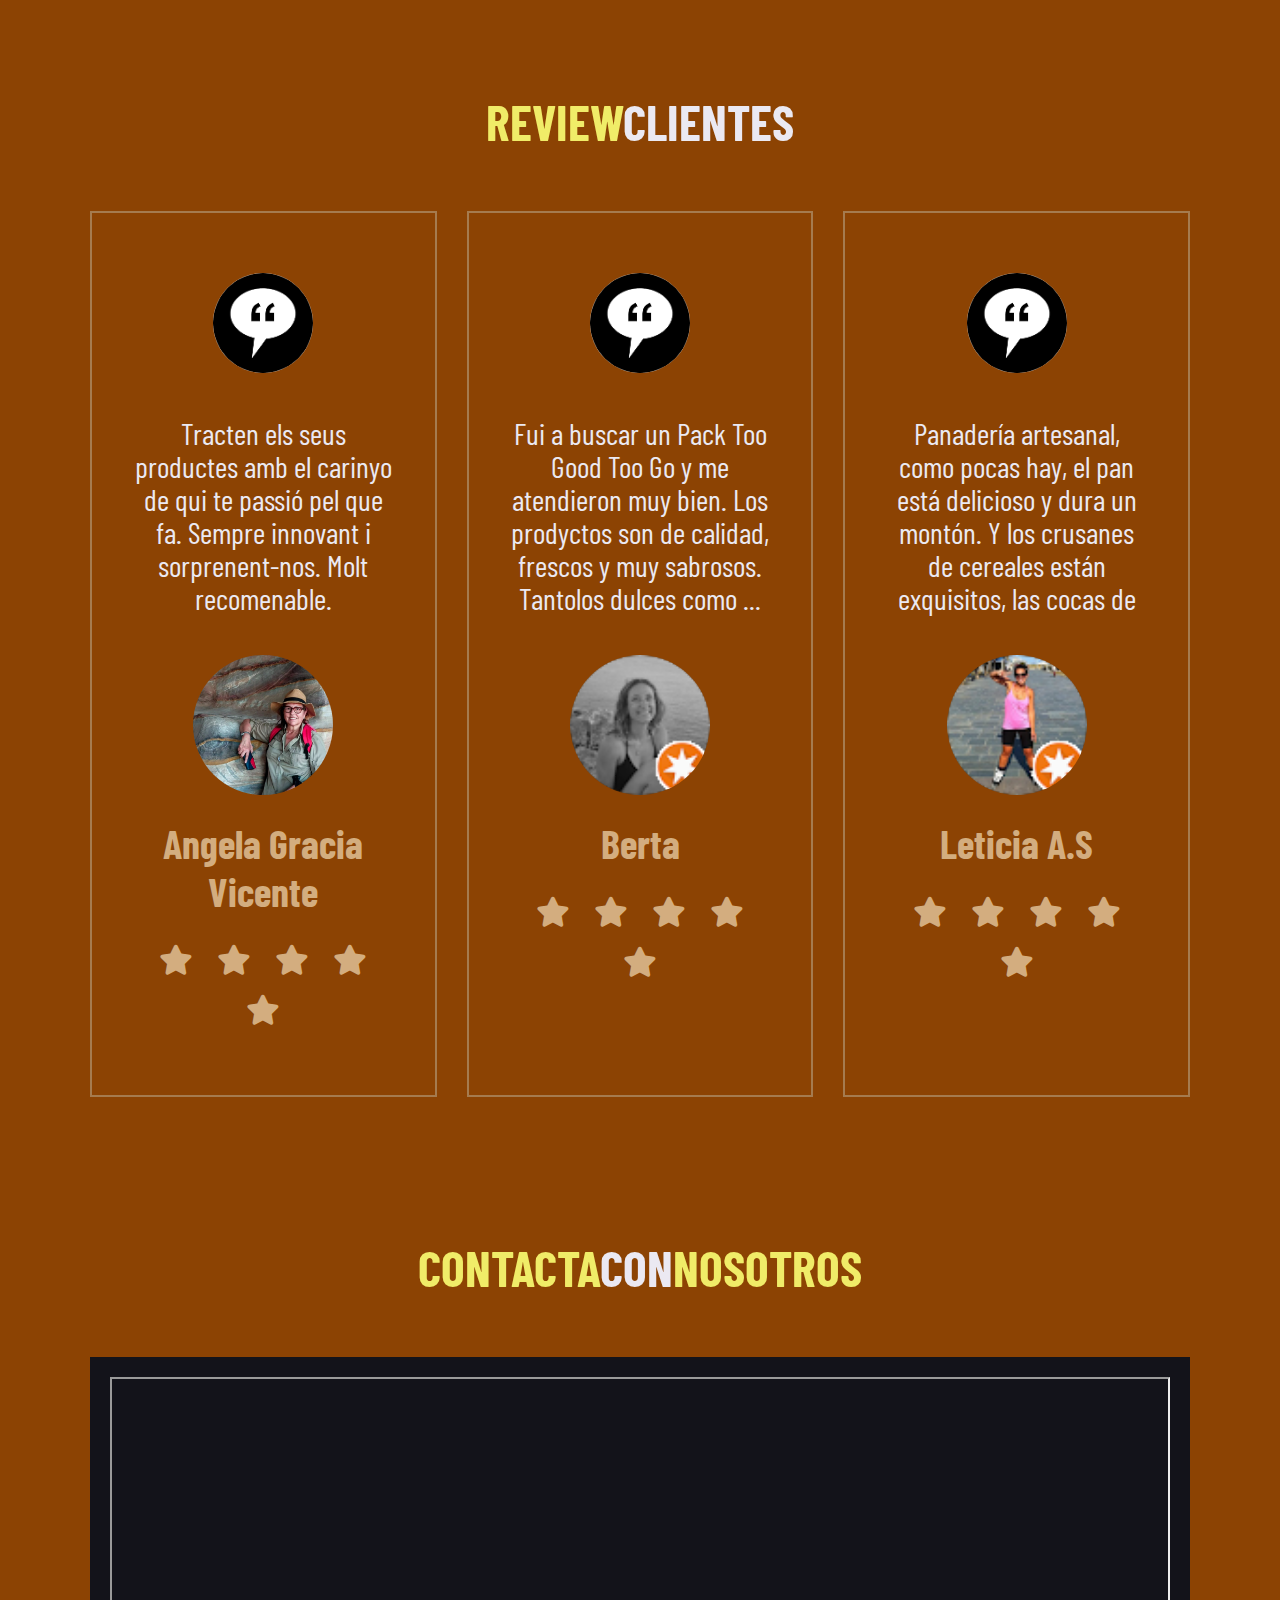
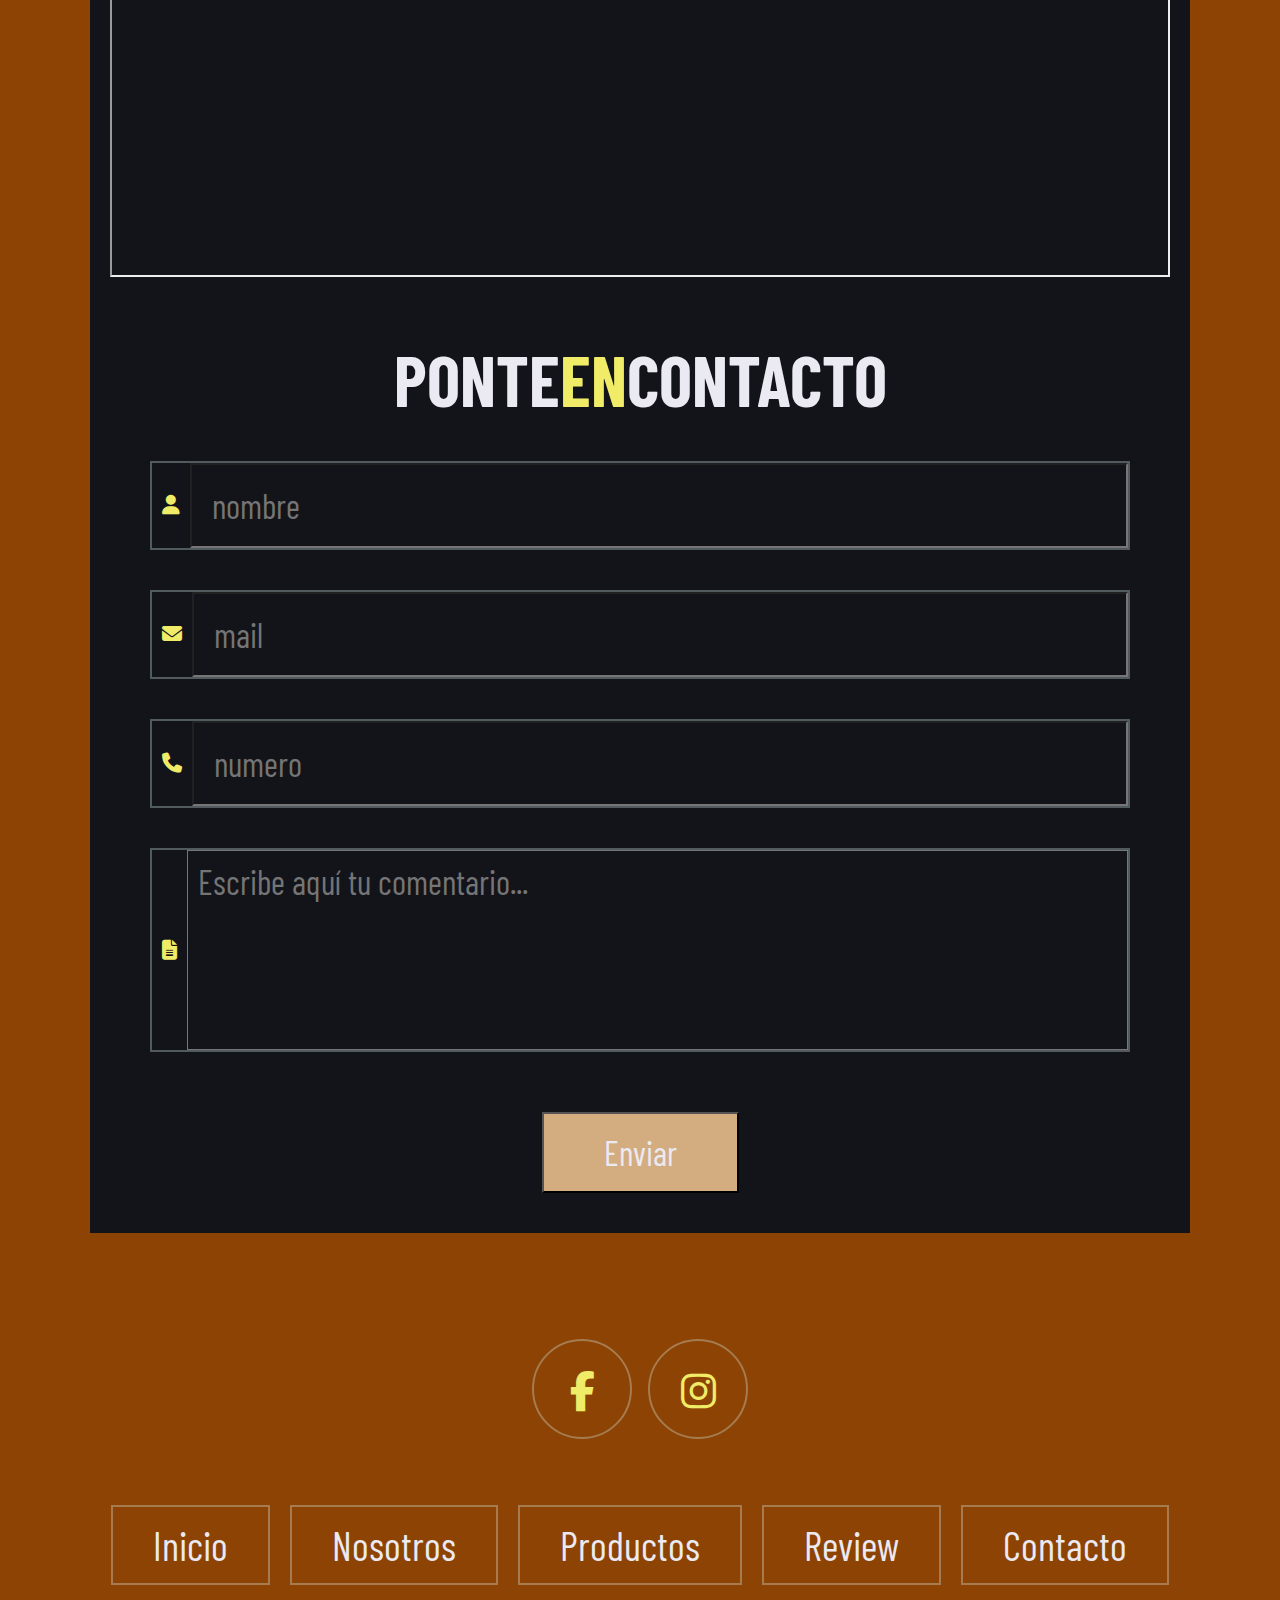
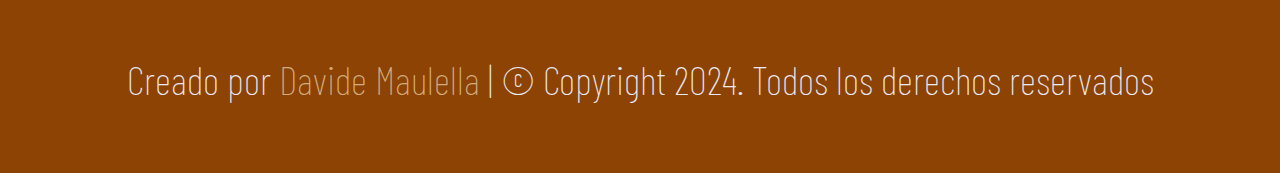
==== commit 21c6406b: "Actualizacion 10/7" ====
--- a/index.html
+++ b/index.html
@@ -597,8 +597,8 @@
                 <img src="./img/quote icon.png" alt="" class="quote">
                 <p>
                     Panadería artesanal, como pocas hay, el pan está delicioso y dura un montón. 
-                    Y los crusanes de cereales están exquisitos, las cocas de sant joan, el 
-                    brownie ... <!-- de chocolate... y, por último y no menos importante y sé que lo que 
+                    Y los crusanes de cereales están exquisitos, las cocas de <!--sant joan, el 
+                    brownie ...  de chocolate... y, por último y no menos importante y sé que lo que 
                     voy a decir ahora es un flaco favor para mi porque es probable que me empiece 
                     a quedar sin, pero... RECOMIENDO ENCARECIDAMENTE las galletas de avena, están 
                     DELICIOSAS! Y que decir del trato, de 10! Cómo siempre, seguiremos repitiendo!!!!!-->
--- a/css/style.css
+++ b/css/style.css
@@ -44,7 +44,7 @@
 /*header*/
 
 .header{
-    position: fixed;
+    position: sticky;
     background-color: #8C4303;
     display: flex;
     justify-content: space-between;
@@ -627,11 +627,12 @@
 .header .cart-items-container{
     position: absolute;
     top:100%; right: -100%;
-    height: calc(100vh - 9.5rem);
+    height: calc(100vh - 13rem);
     width: 35rem;
     background: #ebe9f2;
     padding: 0 1.5rem;
     display: none;
+    overflow-y: auto;
 }
 
 .header .cart-items-container.active{
@@ -677,6 +678,7 @@
 .header .cart-items-container .boton{
     width: 100%;
     text-align: center;
+    margin-bottom: 1rem;
 }
 
 .header .search-form{
@@ -720,7 +722,7 @@
 .creditos{
     font-size: 0.8rem;
     color: #adadad;
-    position: absolute;
+    position: relative;
 }
 
 .creditos a{
@@ -1248,6 +1250,7 @@
 }
 
 @media (max-width:1395px){
+
     .contact .row{
         align-items: center;
         gap: 1rem;
@@ -1375,6 +1378,8 @@
 
     .header .cart-items-container {
         width: 25rem;
+        max-height: 800px;
+        overflow-y: auto;
     }
 }
 
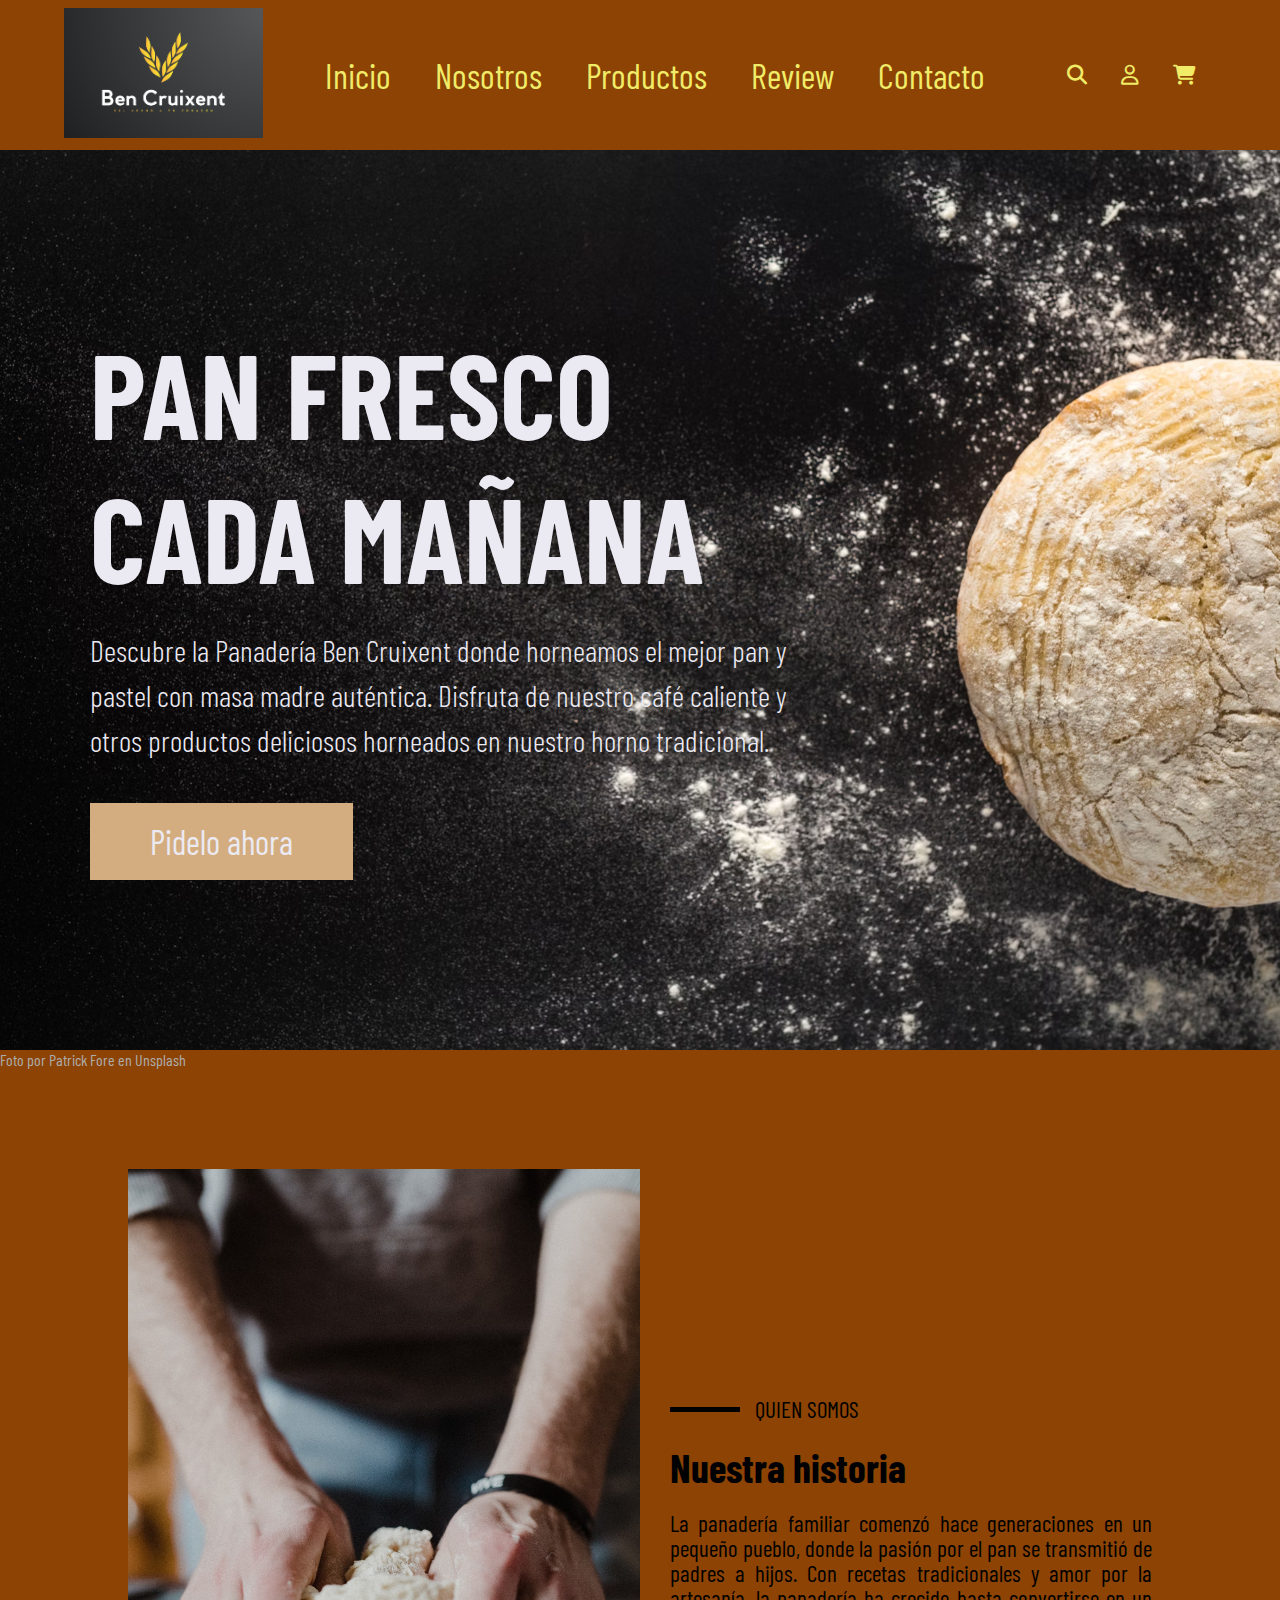
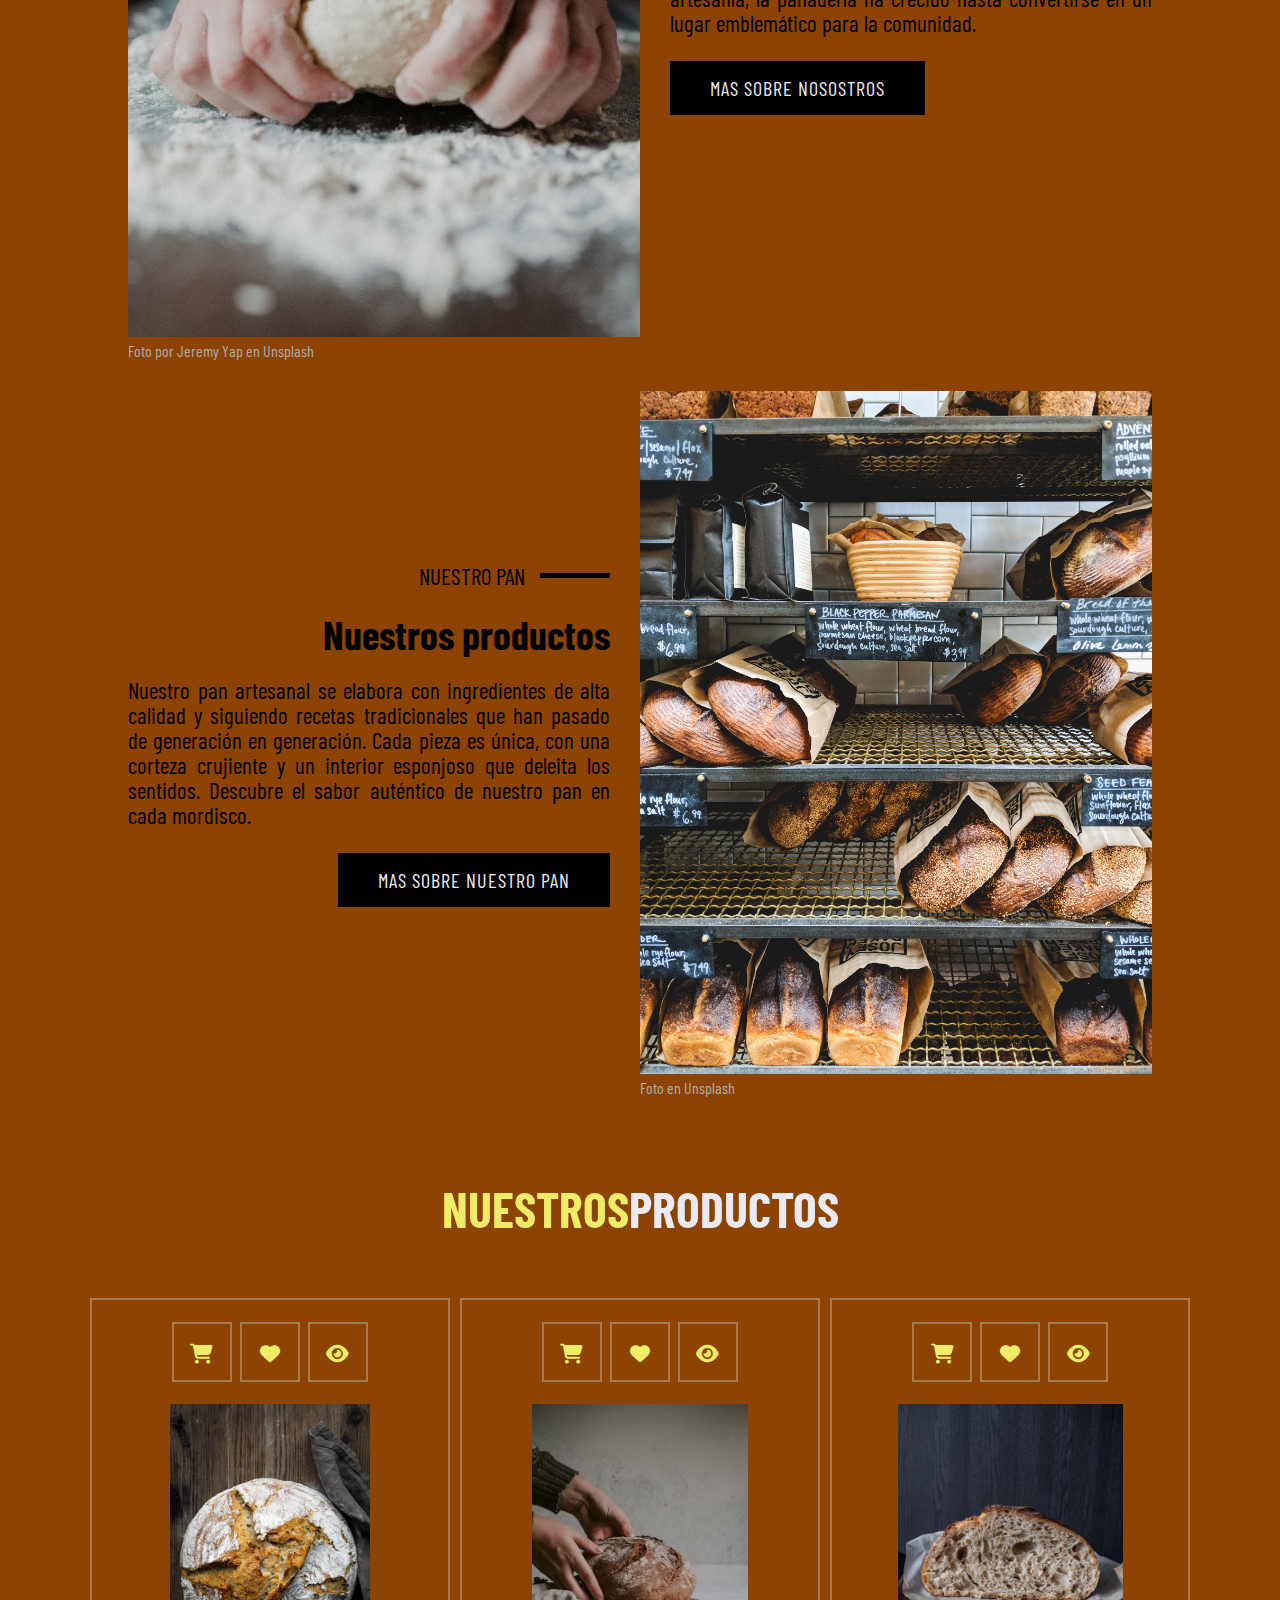
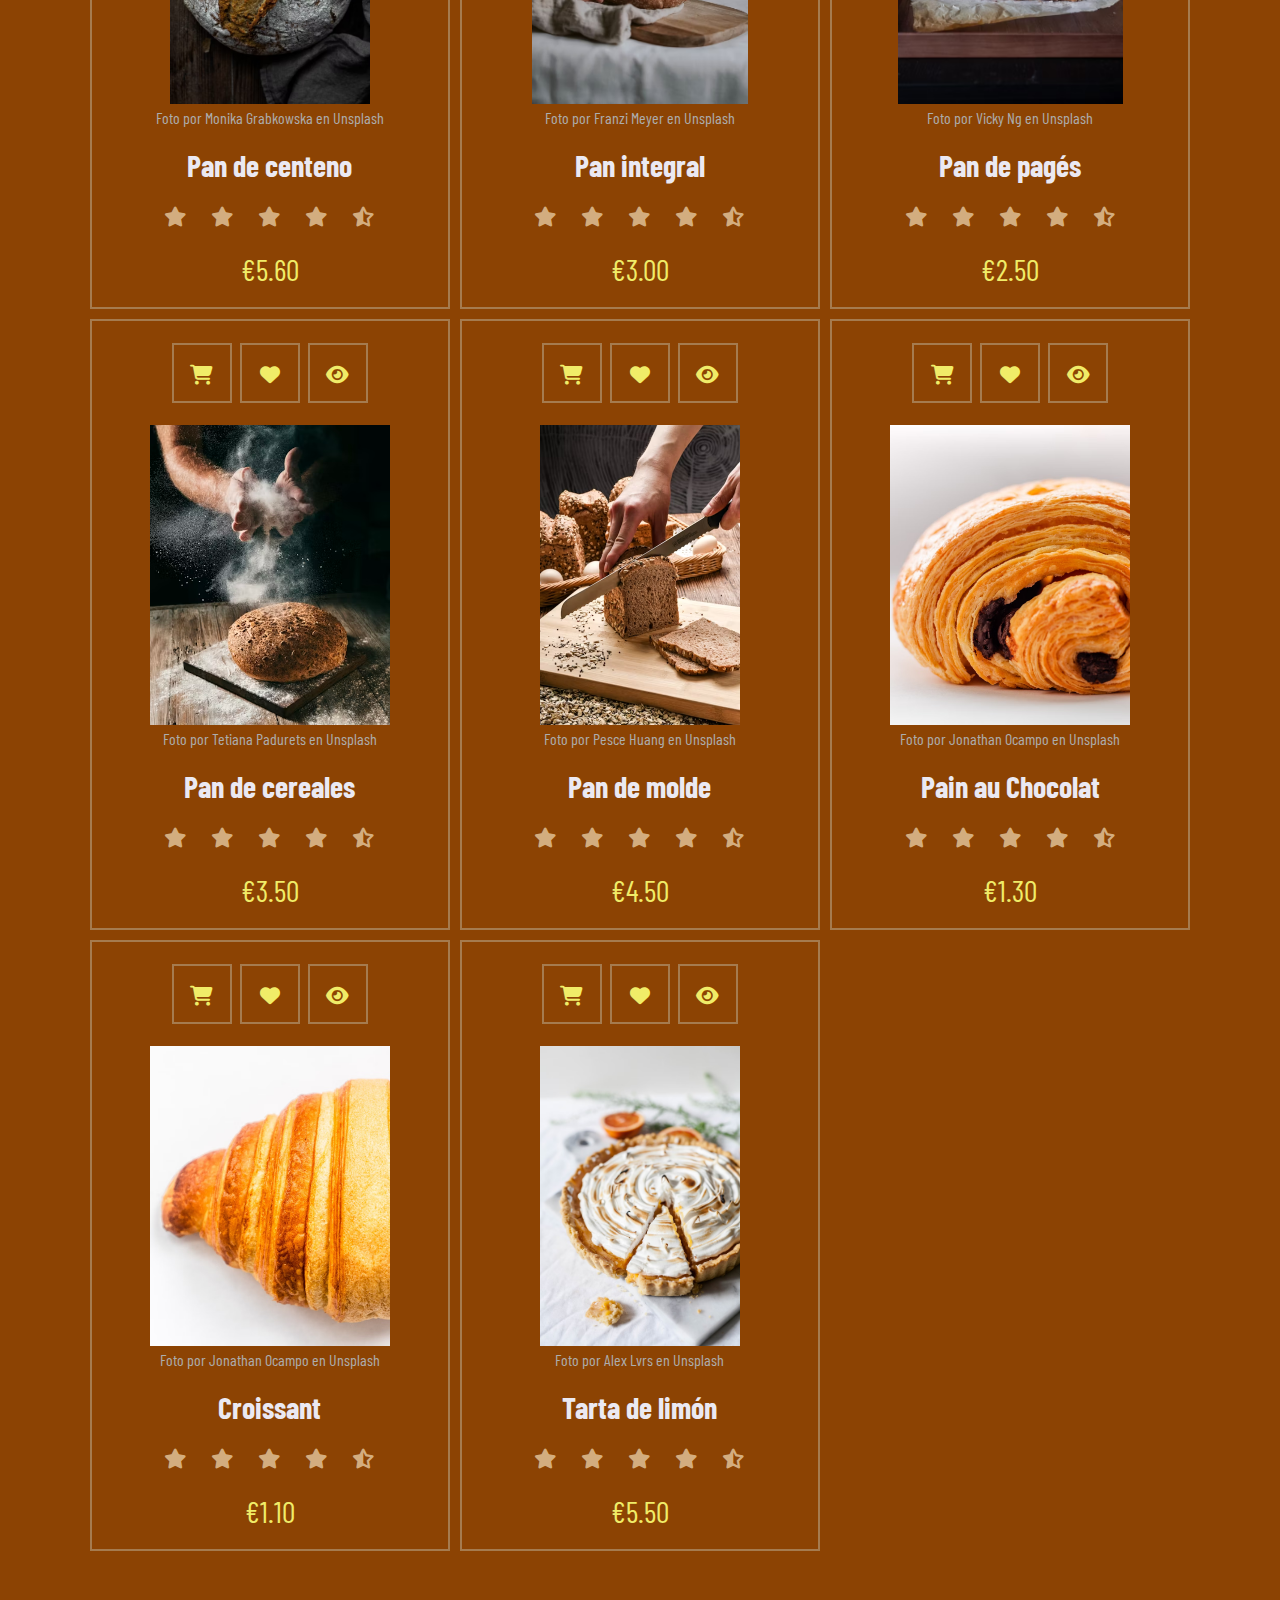
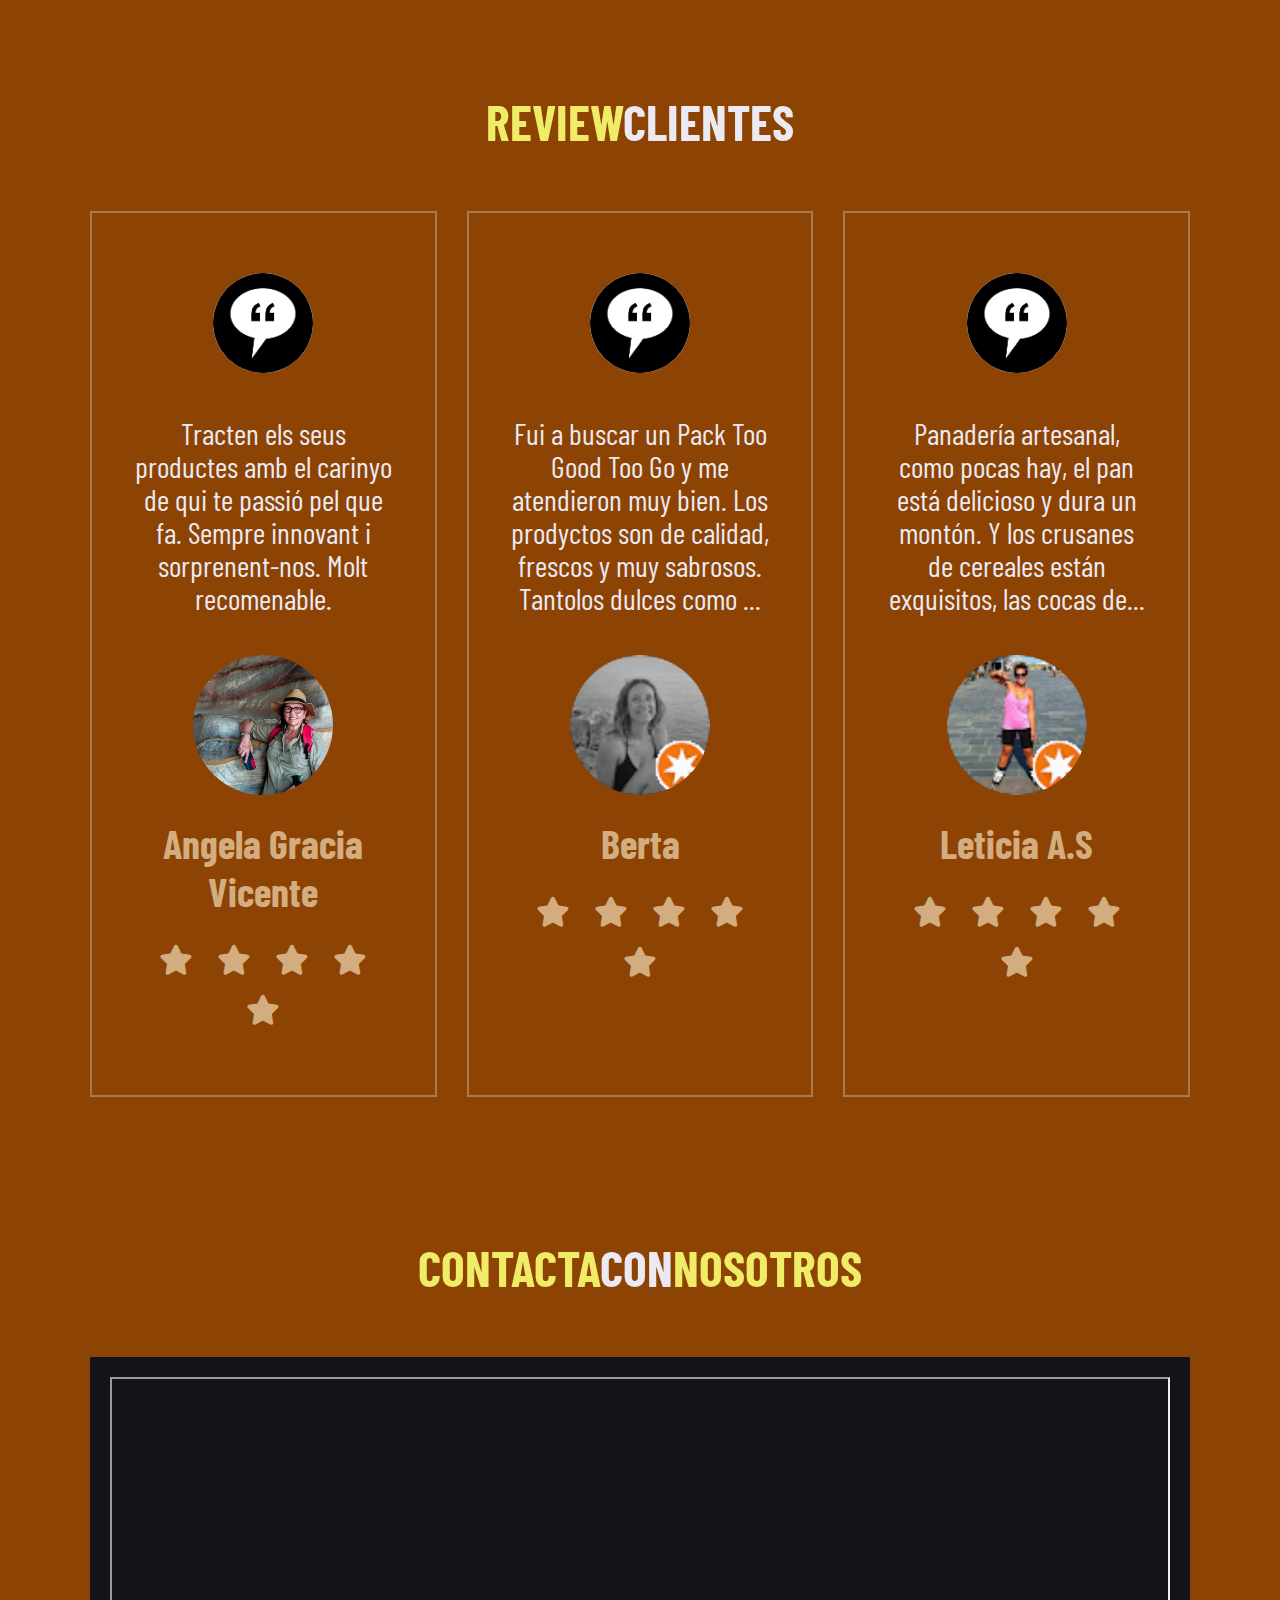
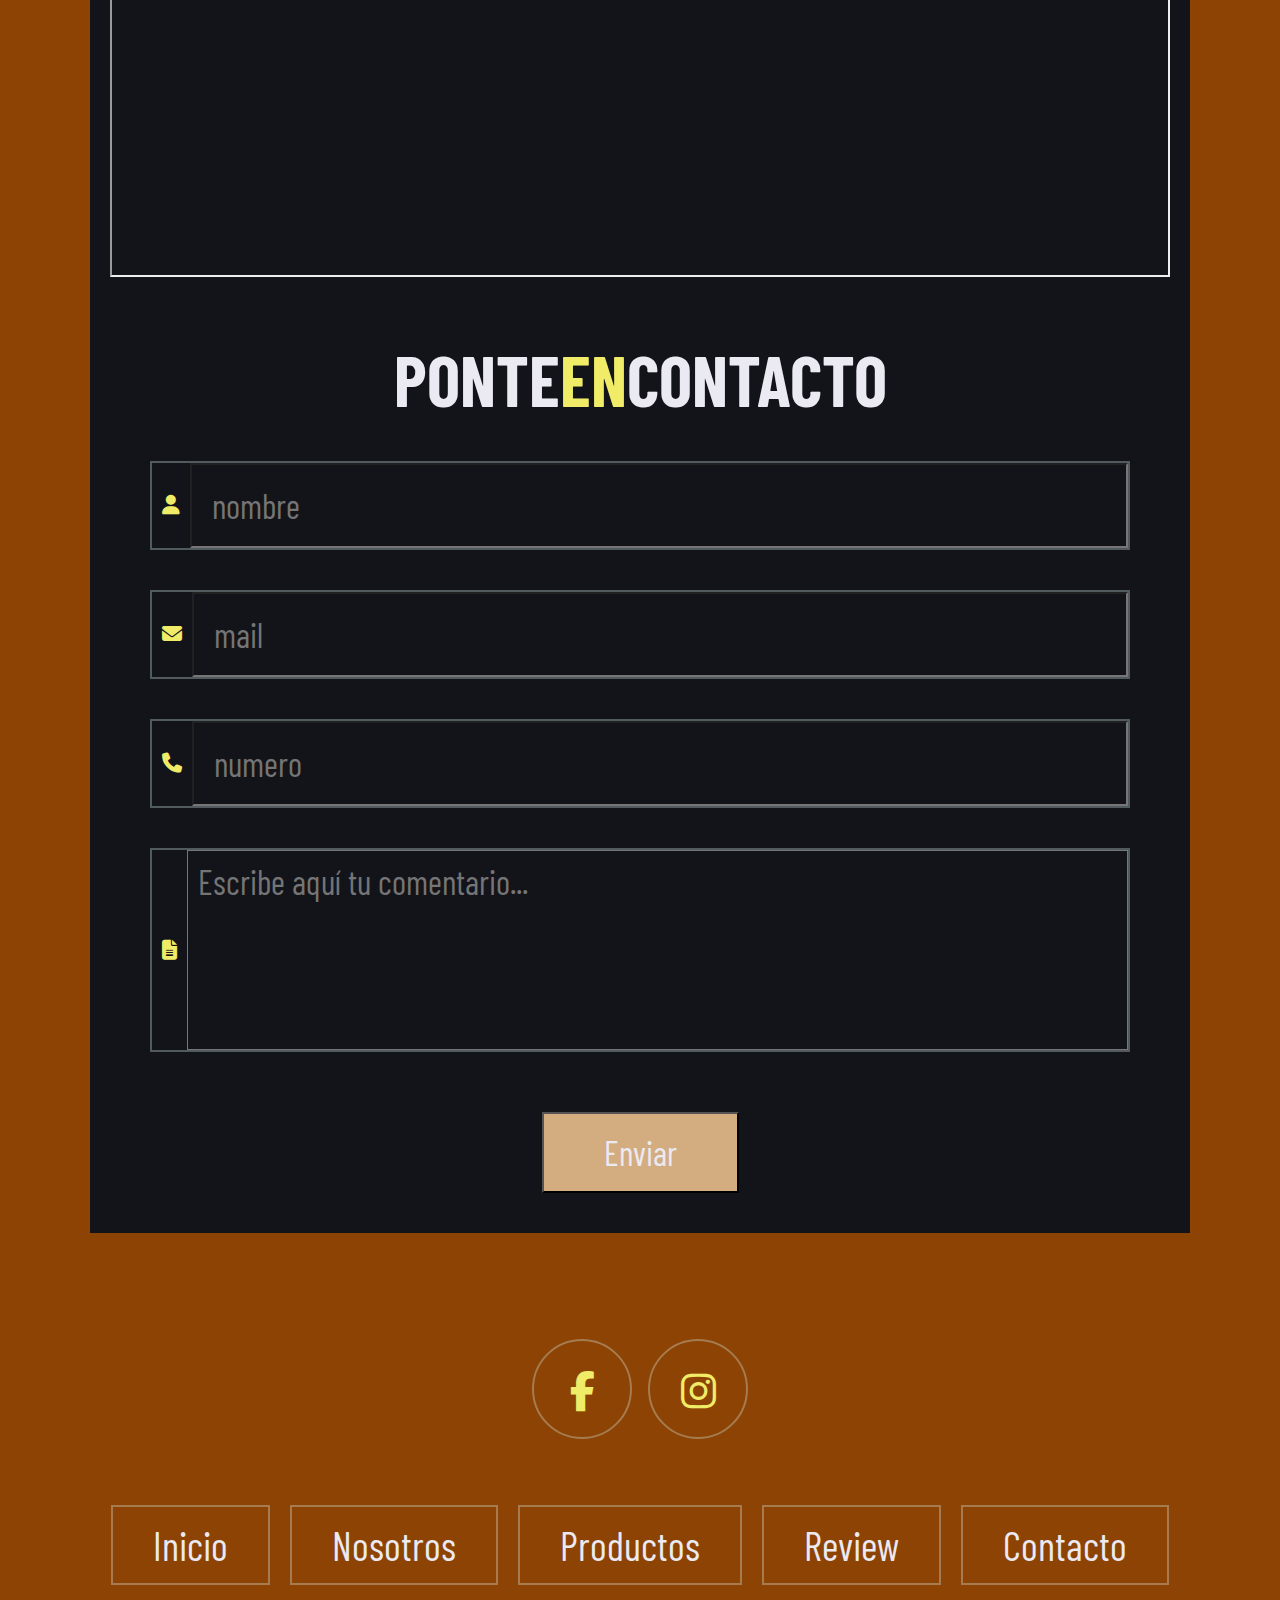
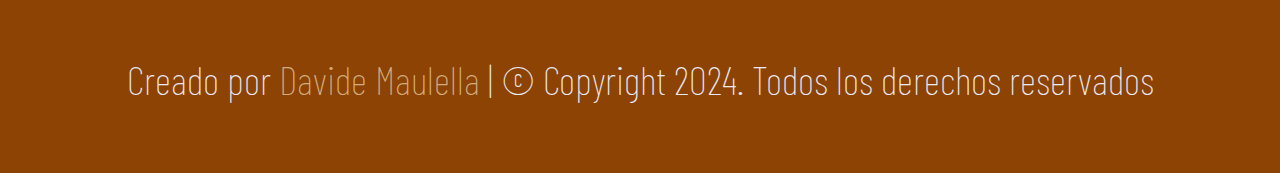
==== commit 6c447b82: "Actualizacion 10/7.1" ====
--- a/index.html
+++ b/index.html
@@ -597,8 +597,8 @@
                 <img src="./img/quote icon.png" alt="" class="quote">
                 <p>
                     Panadería artesanal, como pocas hay, el pan está delicioso y dura un montón. 
-                    Y los crusanes de cereales están exquisitos, las cocas de <!--sant joan, el 
-                    brownie ...  de chocolate... y, por último y no menos importante y sé que lo que 
+                    Y los crusanes de cereales están exquisitos, las cocas de... <!--sant joan, el 
+                    brownie de chocolate y, por último y no menos importante y sé que lo que 
                     voy a decir ahora es un flaco favor para mi porque es probable que me empiece 
                     a quedar sin, pero... RECOMIENDO ENCARECIDAMENTE las galletas de avena, están 
                     DELICIOSAS! Y que decir del trato, de 10! Cómo siempre, seguiremos repitiendo!!!!!-->
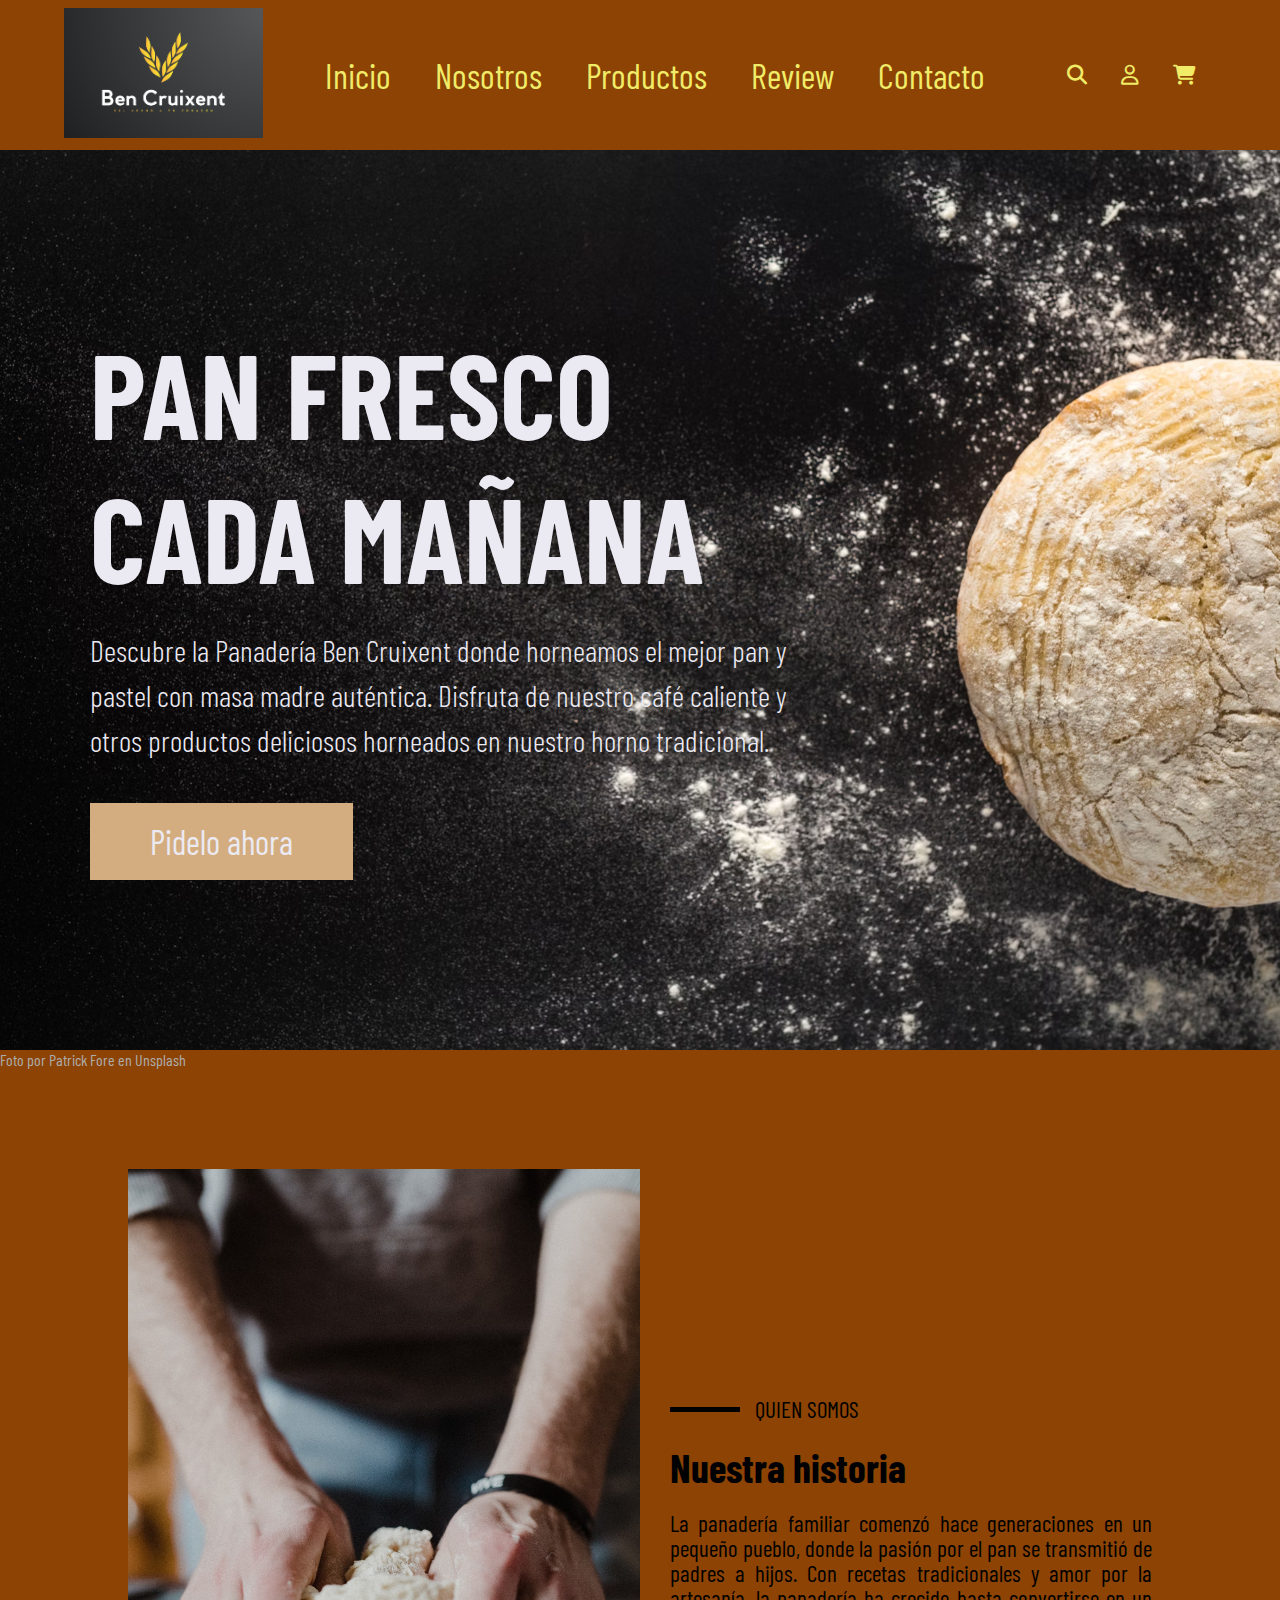
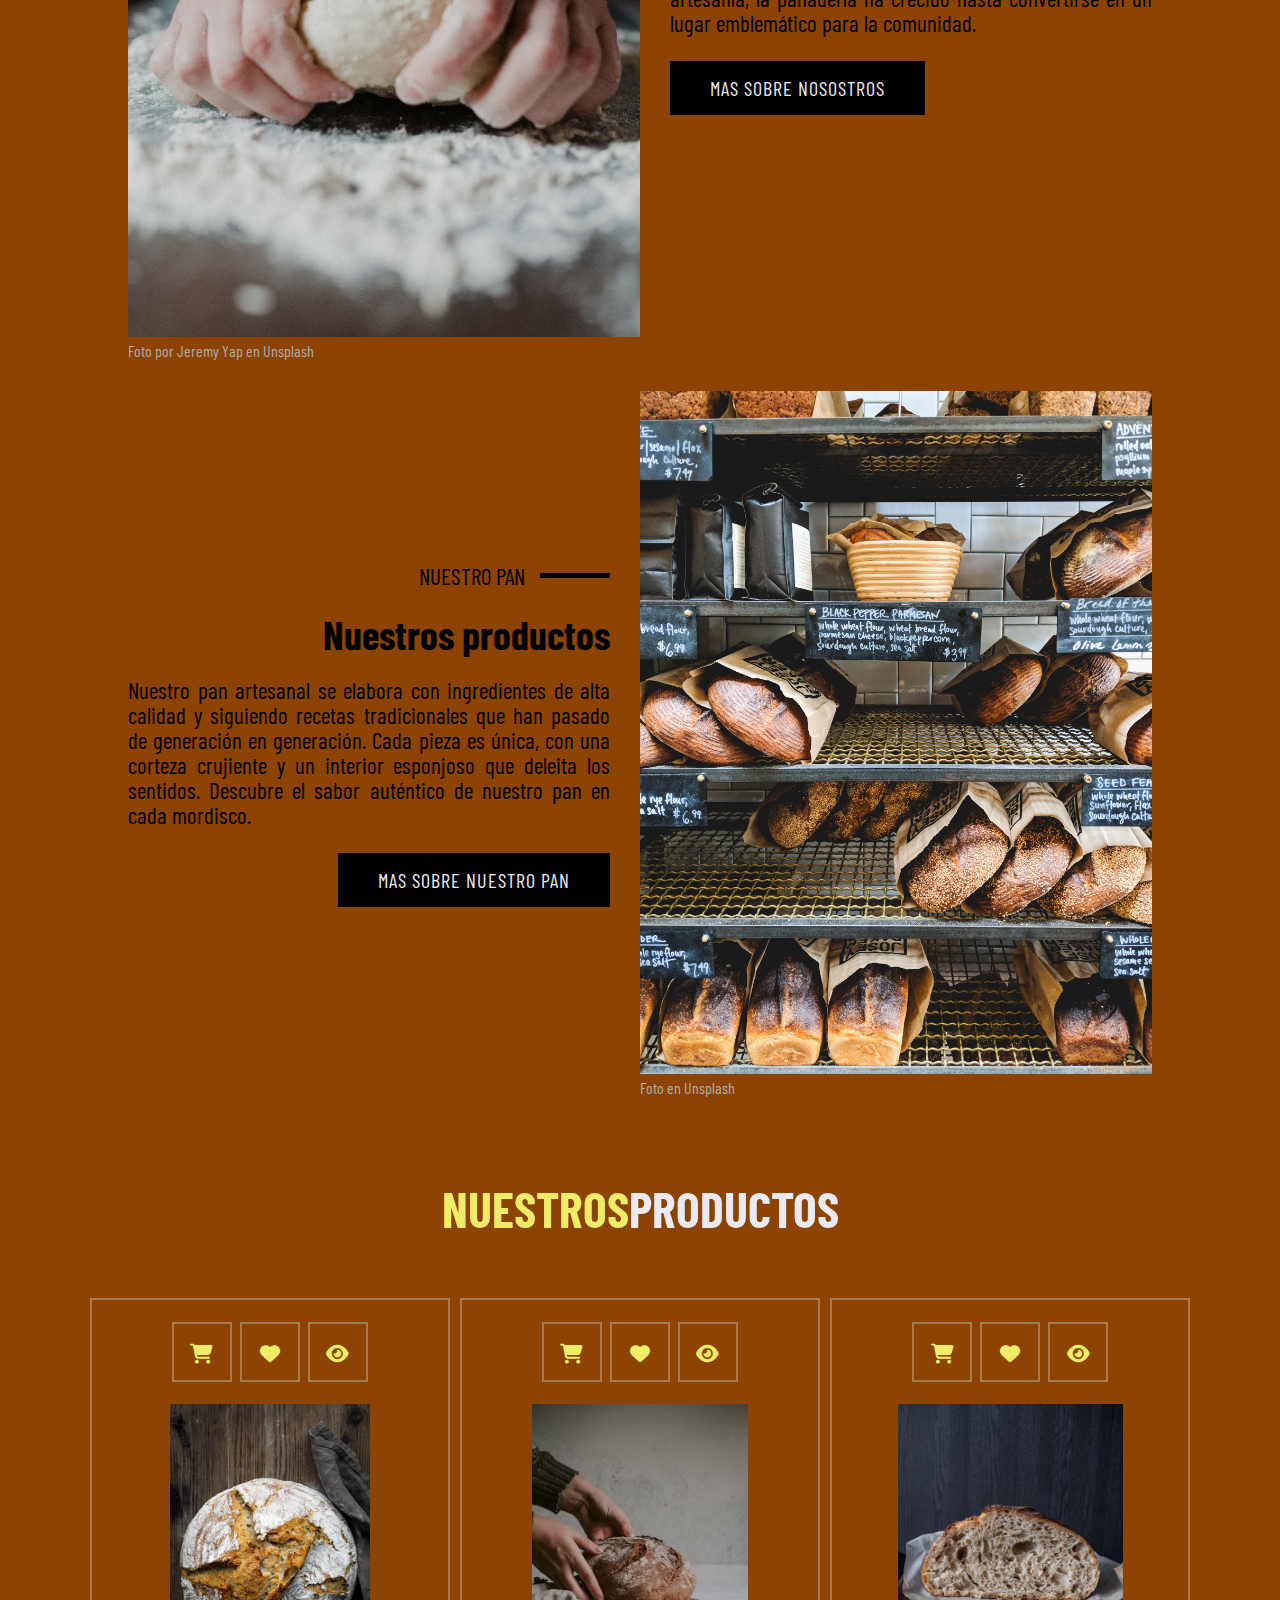
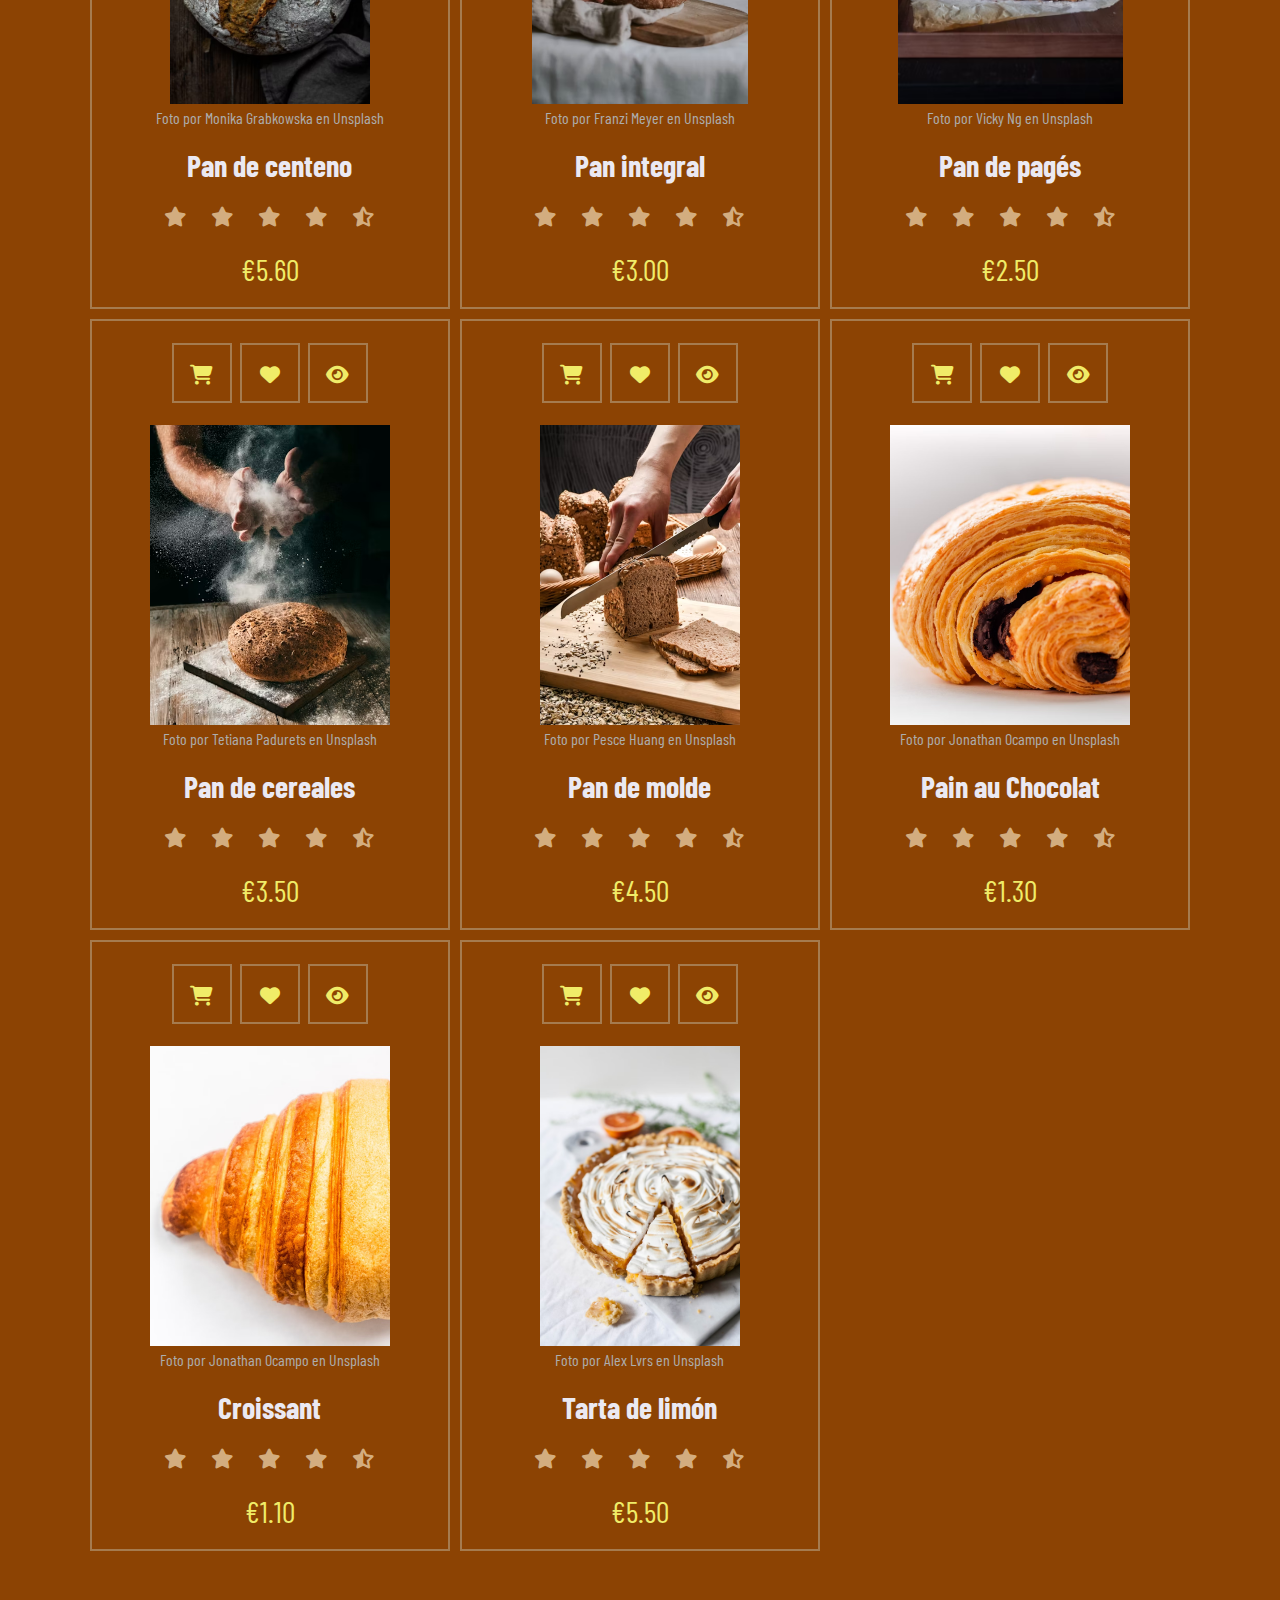
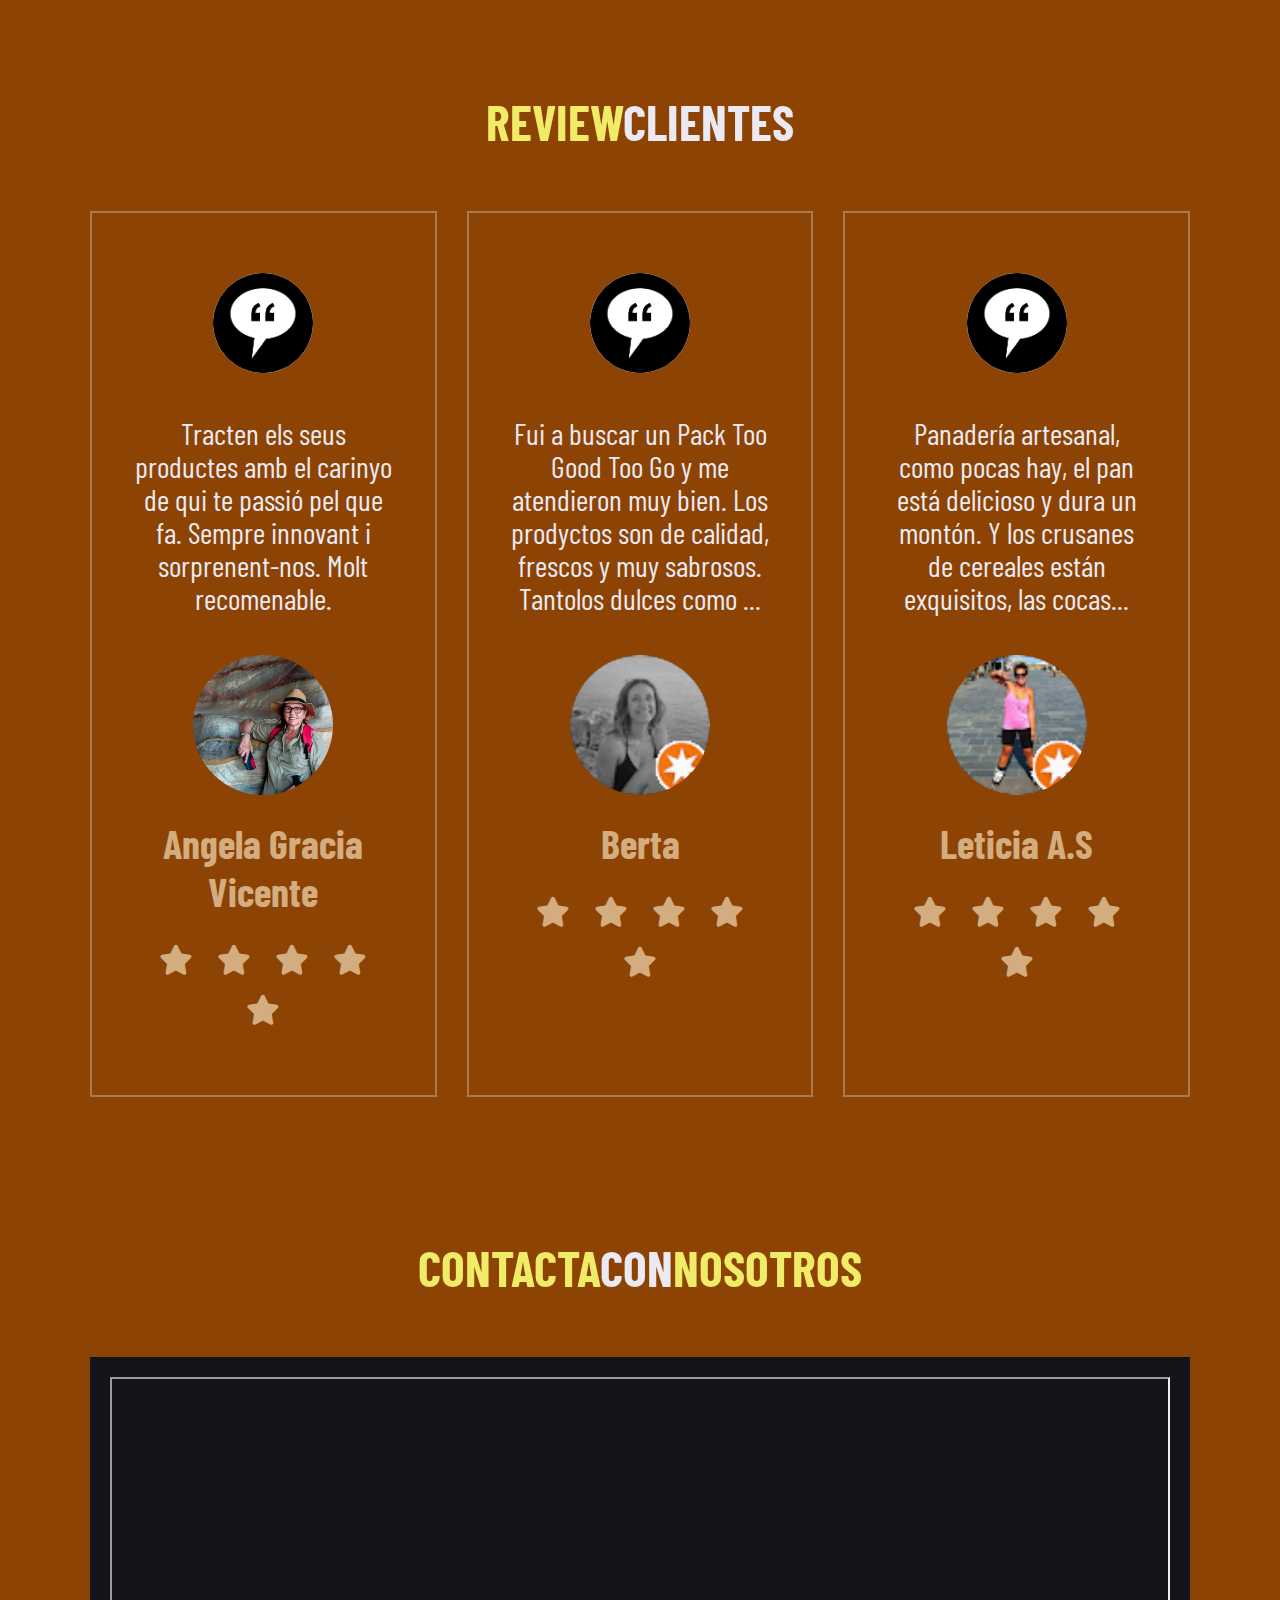
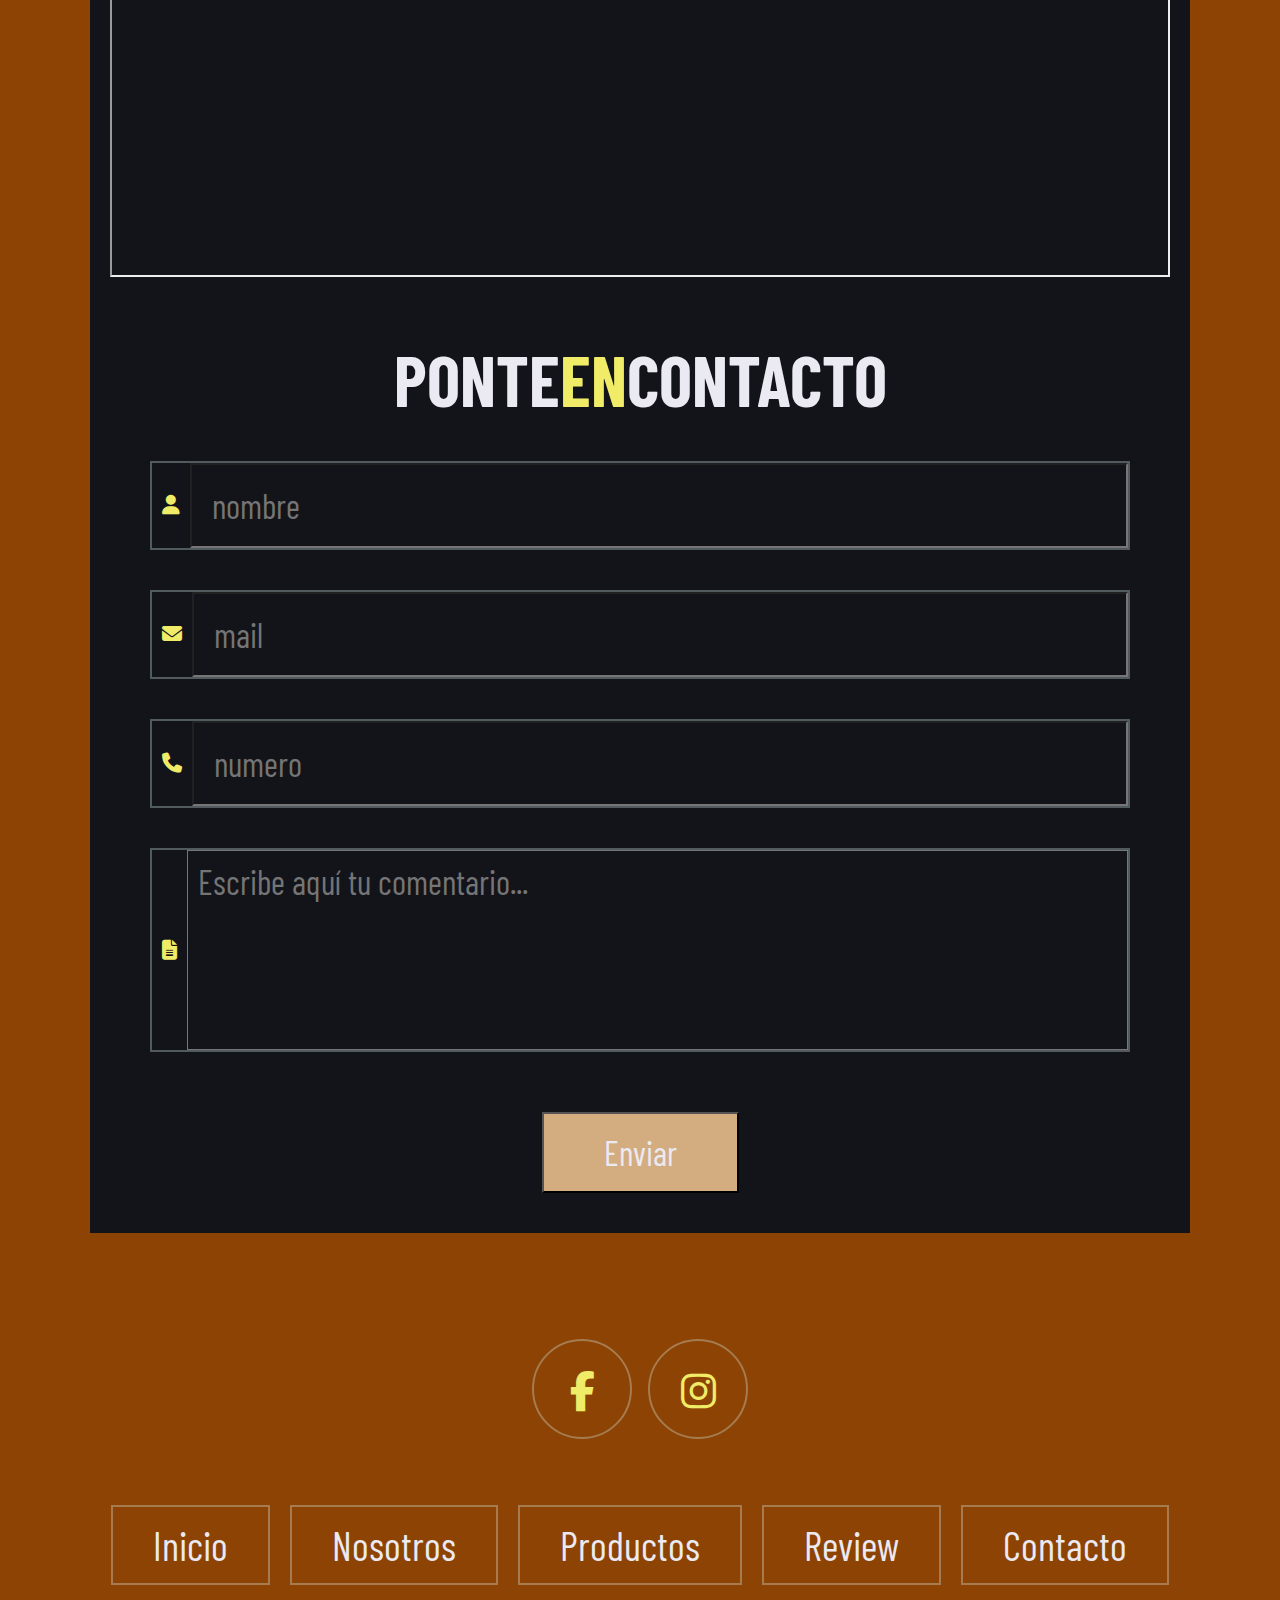
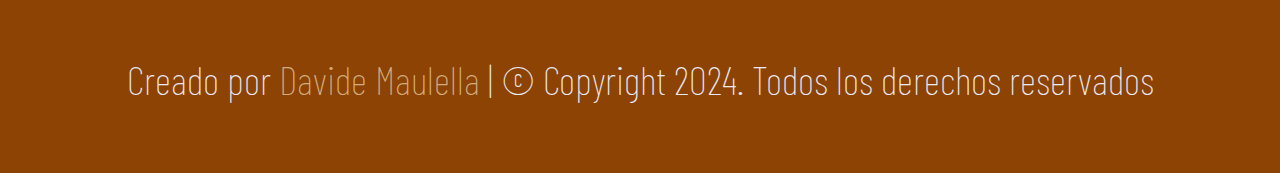
==== commit 1bc1aea3: "Actualizacion de nuevo" ====
--- a/index.html
+++ b/index.html
@@ -597,7 +597,7 @@
                 <img src="./img/quote icon.png" alt="" class="quote">
                 <p>
                     Panadería artesanal, como pocas hay, el pan está delicioso y dura un montón. 
-                    Y los crusanes de cereales están exquisitos, las cocas de... <!--sant joan, el 
+                    Y los crusanes de cereales están exquisitos, las cocas... <!--de sant joan, el 
                     brownie de chocolate y, por último y no menos importante y sé que lo que 
                     voy a decir ahora es un flaco favor para mi porque es probable que me empiece 
                     a quedar sin, pero... RECOMIENDO ENCARECIDAMENTE las galletas de avena, están 
